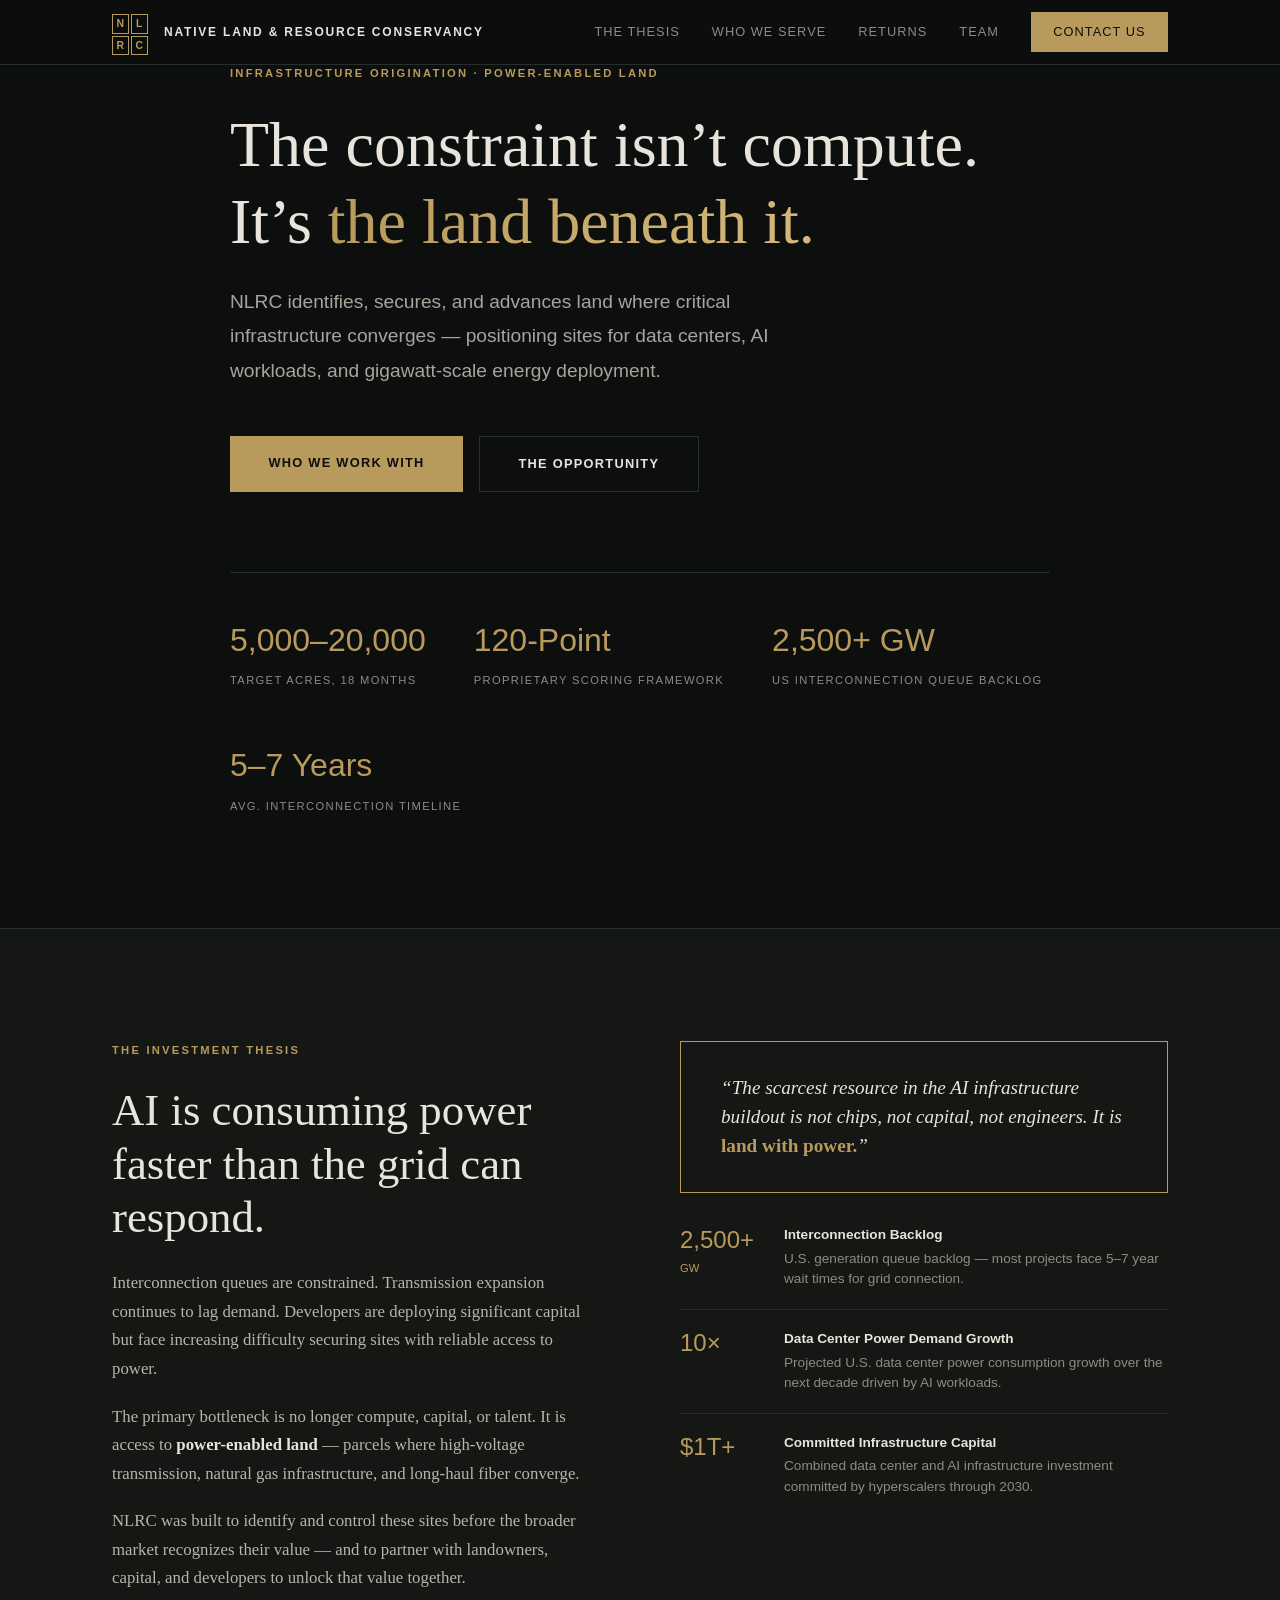
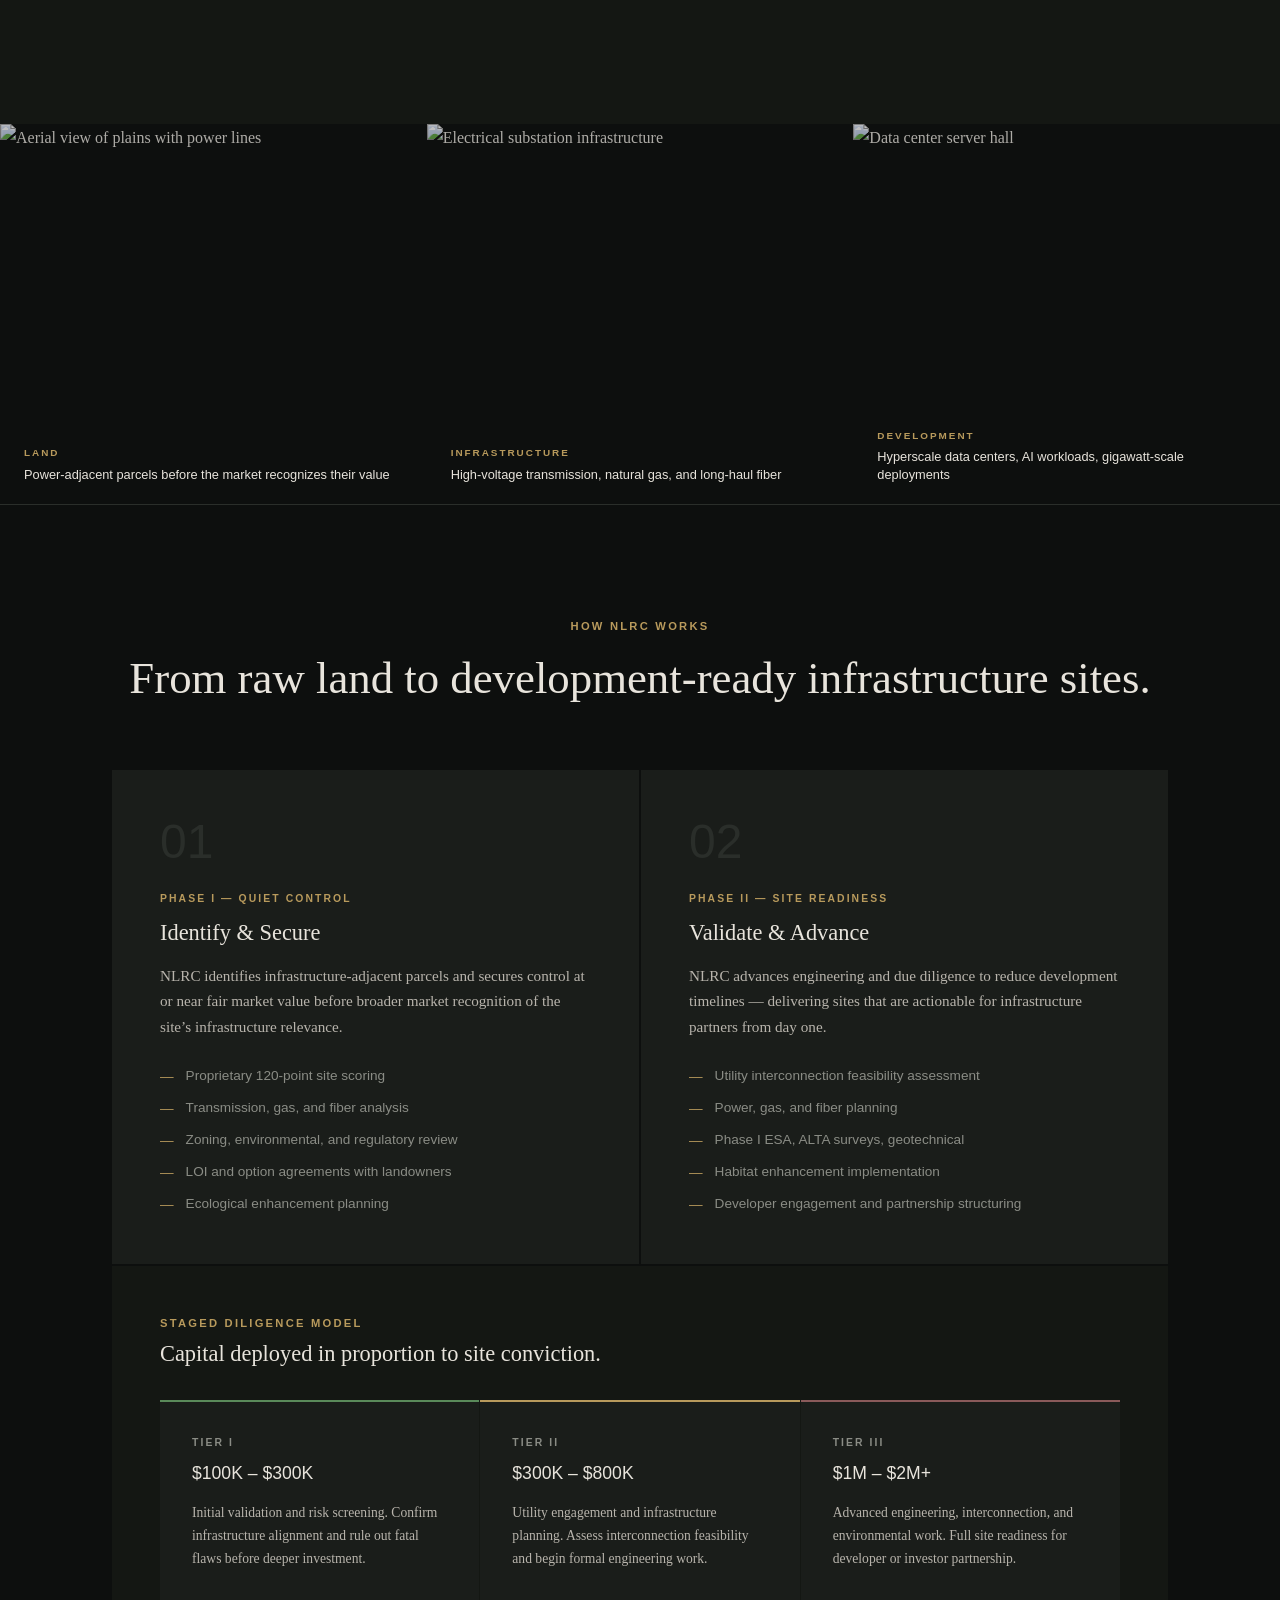
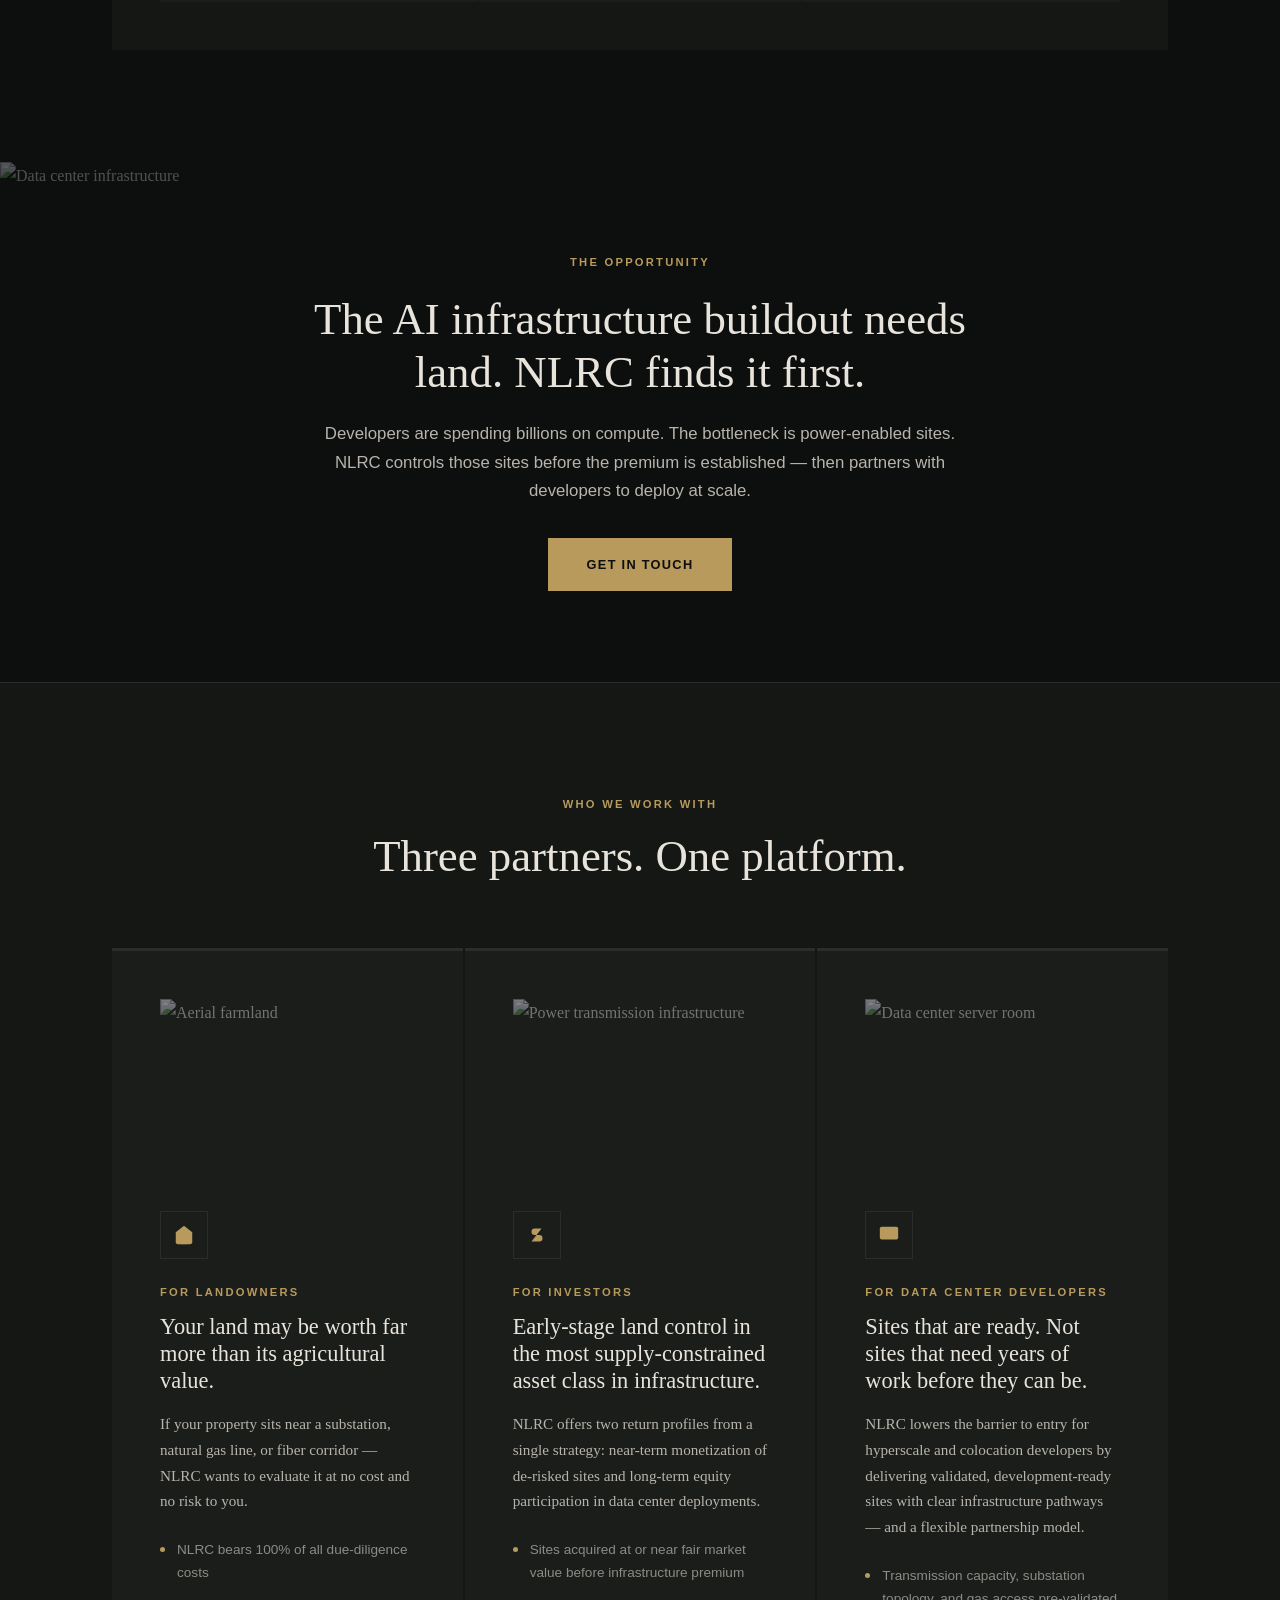
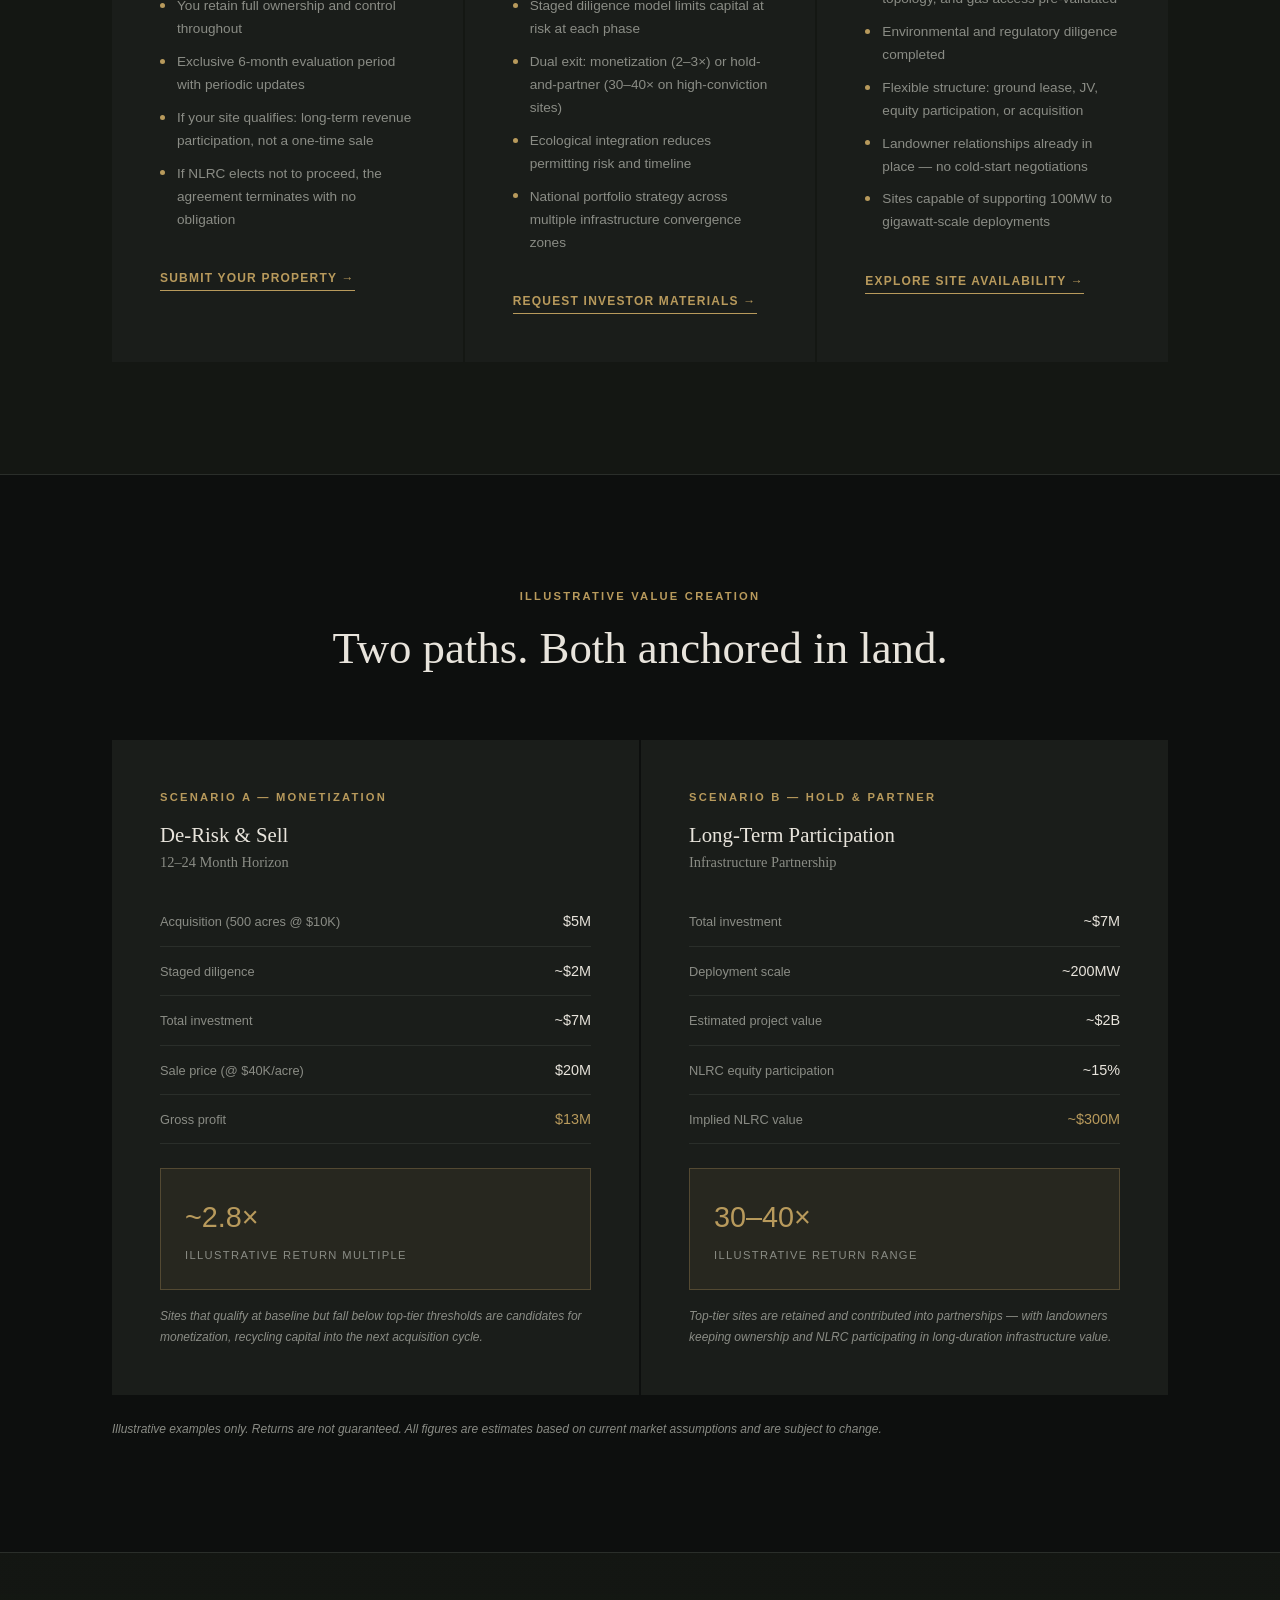
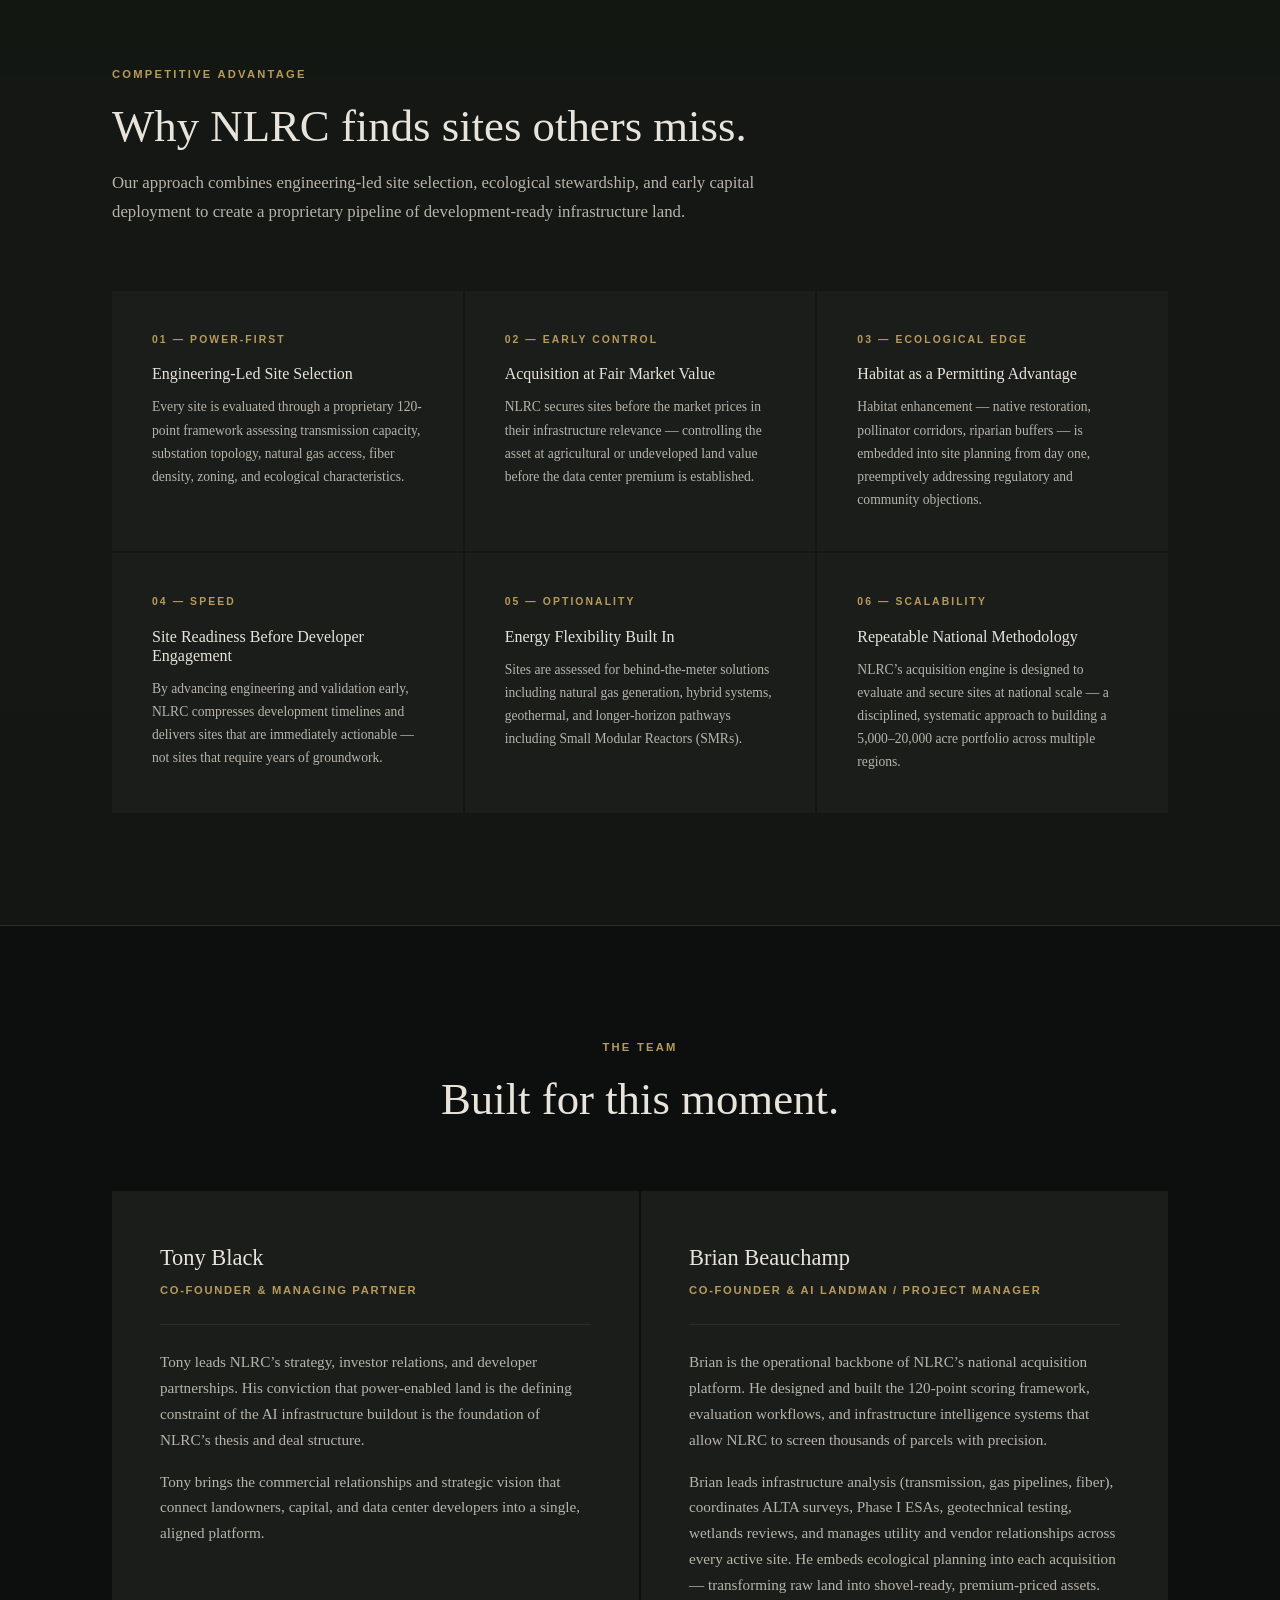
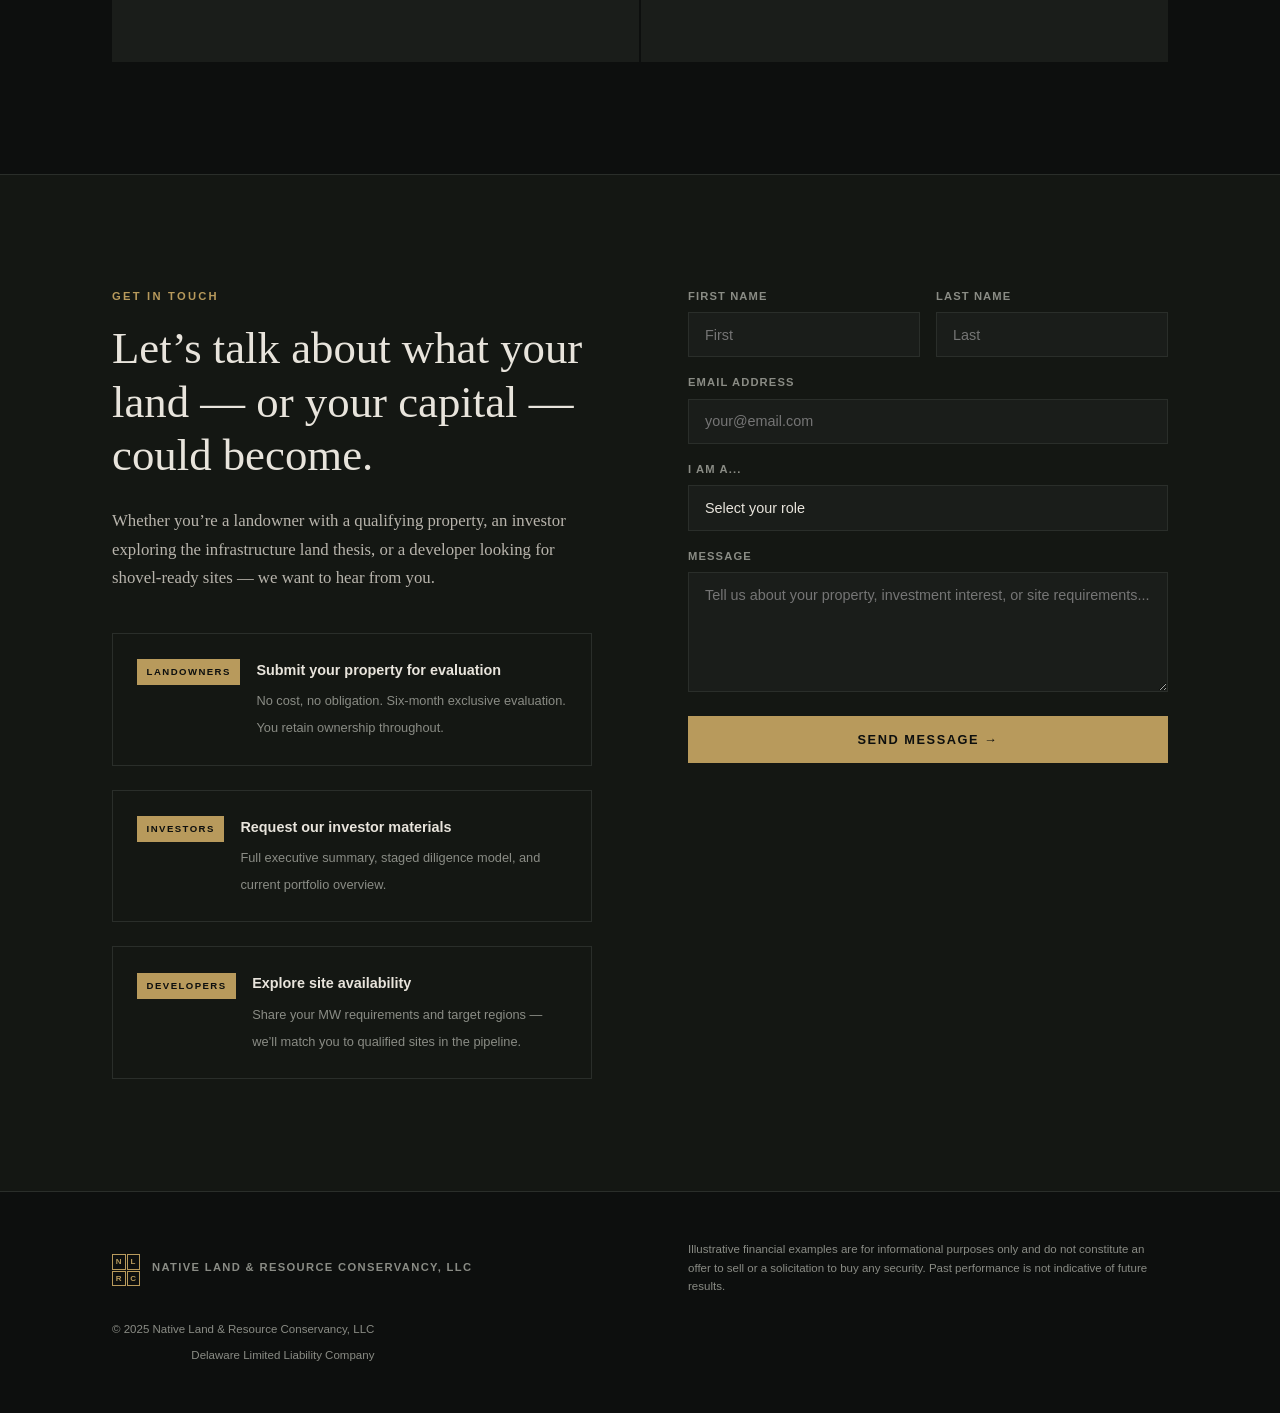
==== index.html @ 422fc93e "Create index.html" ====
<!DOCTYPE html>
<html lang="en">
<head>
  <meta charset="UTF-8" />
  <meta name="viewport" content="width=device-width, initial-scale=1.0" />
  <title>Native Land & Resource Conservancy | Power-Enabled Land for the AI Era</title>
  <meta name="description" content="NLRC identifies, secures, and advances land where critical infrastructure converges — positioning sites for data centers, AI infrastructure, and large-scale energy deployment." />
  <style>
    /* ─── Reset & Base ─────────────────────────────────────────────── */
    *, *::before, *::after { box-sizing: border-box; margin: 0; padding: 0; }
    html { scroll-behavior: smooth; }
    body {
      font-family: 'Georgia', 'Times New Roman', serif;
      background: #0d0f0e;
      color: #e8e4dc;
      line-height: 1.7;
    }
    a { color: inherit; text-decoration: none; }

    /* ─── Tokens ───────────────────────────────────────────────────── */
    :root {
      --gold:    #b89a5c;
      --gold-lt: #d4b87a;
      --dark:    #0d0f0e;
      --panel:   #141713;
      --card:    #1a1d1a;
      --border:  #2a2e2a;
      --muted:   #8a8c85;
      --light:   #e8e4dc;
    }

    /* ─── Typography helpers ───────────────────────────────────────── */
    .eyebrow {
      font-family: 'Helvetica Neue', Arial, sans-serif;
      font-size: 0.7rem;
      font-weight: 600;
      letter-spacing: 0.2em;
      text-transform: uppercase;
      color: var(--gold);
    }
    h1, h2, h3 { font-weight: normal; line-height: 1.2; }
    h1 { font-size: clamp(2.4rem, 5vw, 4rem); }
    h2 { font-size: clamp(1.8rem, 3.5vw, 2.8rem); }
    h3 { font-size: clamp(1.1rem, 2vw, 1.4rem); }
    p { color: #b8b4ac; font-size: 1.05rem; }
    .sans { font-family: 'Helvetica Neue', Arial, sans-serif; }

    /* ─── Layout ───────────────────────────────────────────────────── */
    .container { max-width: 1120px; margin: 0 auto; padding: 0 2rem; }
    section { padding: 7rem 0; }
    .divider { border: none; border-top: 1px solid var(--border); margin: 0; }

    /* ─── Nav ──────────────────────────────────────────────────────── */
    nav {
      position: fixed; top: 0; left: 0; right: 0; z-index: 100;
      background: rgba(13,15,14,0.92);
      backdrop-filter: blur(12px);
      border-bottom: 1px solid var(--border);
    }
    .nav-inner {
      display: flex; align-items: center; justify-content: space-between;
      max-width: 1120px; margin: 0 auto; padding: 0 2rem; height: 64px;
    }
    .nav-logo { display: flex; align-items: center; gap: 1rem; }
    .logo-mark {
      width: 36px; height: 36px;
      display: grid; grid-template-columns: 1fr 1fr;
      gap: 2px;
    }
    .logo-mark span {
      display: flex; align-items: center; justify-content: center;
      font-family: 'Helvetica Neue', Arial, sans-serif;
      font-size: 0.65rem; font-weight: 700; letter-spacing: 0.05em;
      color: var(--gold);
      border: 1px solid var(--gold);
    }
    .nav-wordmark {
      font-family: 'Helvetica Neue', Arial, sans-serif;
      font-size: 0.75rem; font-weight: 600; letter-spacing: 0.15em;
      text-transform: uppercase; color: var(--light);
    }
    .nav-links { display: flex; gap: 2rem; align-items: center; }
    .nav-links a {
      font-family: 'Helvetica Neue', Arial, sans-serif;
      font-size: 0.8rem; font-weight: 500; letter-spacing: 0.08em;
      text-transform: uppercase; color: var(--muted);
      transition: color 0.2s;
    }
    .nav-links a:hover { color: var(--light); }
    .btn-nav {
      font-family: 'Helvetica Neue', Arial, sans-serif;
      font-size: 0.75rem; font-weight: 600; letter-spacing: 0.1em;
      text-transform: uppercase; color: var(--dark) !important;
      background: var(--gold); border: none;
      padding: 0.55rem 1.4rem; cursor: pointer;
      transition: background 0.2s;
    }
    .btn-nav:hover { background: var(--gold-lt); }

    /* ─── Hero ─────────────────────────────────────────────────────── */
    #hero {
      min-height: 100vh;
      display: flex; align-items: center;
      background:
        linear-gradient(to bottom, rgba(13,15,14,0.55) 0%, rgba(13,15,14,0.75) 55%, #0d0f0e 100%),
        url('https://images.unsplash.com/photo-GC5wwmbIhaM?auto=format&fit=crop&w=1920&q=85') center/cover no-repeat;
      padding-top: 64px;
    }
    .hero-inner { max-width: 820px; }
    .hero-inner .eyebrow { margin-bottom: 1.5rem; }
    .hero-inner h1 { margin-bottom: 1.5rem; color: var(--light); }
    .hero-inner h1 em {
      font-style: normal;
      background: linear-gradient(90deg, var(--gold), var(--gold-lt));
      -webkit-background-clip: text; -webkit-text-fill-color: transparent;
    }
    .hero-sub {
      font-size: 1.2rem; color: #a8a49c; max-width: 600px;
      margin-bottom: 3rem; font-family: 'Helvetica Neue', Arial, sans-serif;
      font-weight: 300; line-height: 1.8;
    }
    .hero-ctas { display: flex; gap: 1rem; flex-wrap: wrap; }
    .btn-primary {
      display: inline-block;
      font-family: 'Helvetica Neue', Arial, sans-serif;
      font-size: 0.8rem; font-weight: 600; letter-spacing: 0.1em;
      text-transform: uppercase; color: var(--dark);
      background: var(--gold); padding: 1rem 2.4rem;
      transition: background 0.2s;
    }
    .btn-primary:hover { background: var(--gold-lt); }
    .btn-secondary {
      display: inline-block;
      font-family: 'Helvetica Neue', Arial, sans-serif;
      font-size: 0.8rem; font-weight: 600; letter-spacing: 0.1em;
      text-transform: uppercase; color: var(--light);
      border: 1px solid var(--border); padding: 1rem 2.4rem;
      transition: border-color 0.2s, color 0.2s;
    }
    .btn-secondary:hover { border-color: var(--gold); color: var(--gold); }
    .hero-stats {
      margin-top: 5rem; display: flex; gap: 3rem; flex-wrap: wrap;
      border-top: 1px solid var(--border); padding-top: 2.5rem;
    }
    .stat-item {}
    .stat-number {
      font-size: 2rem; color: var(--gold);
      font-family: 'Helvetica Neue', Arial, sans-serif; font-weight: 300;
    }
    .stat-label {
      font-family: 'Helvetica Neue', Arial, sans-serif;
      font-size: 0.7rem; letter-spacing: 0.12em; text-transform: uppercase;
      color: var(--muted); margin-top: 0.25rem;
    }

    /* ─── Thesis ───────────────────────────────────────────────────── */
    #thesis { background: var(--panel); }
    .thesis-grid {
      display: grid; grid-template-columns: 1fr 1fr;
      gap: 5rem; align-items: start;
    }
    .thesis-left .eyebrow { margin-bottom: 1.5rem; }
    .thesis-left h2 { color: var(--light); margin-bottom: 1.5rem; }
    .thesis-left p { margin-bottom: 1.2rem; }
    .thesis-right {}
    .constraint-box {
      border: 1px solid var(--gold);
      padding: 2rem 2.5rem;
      margin-bottom: 2rem;
    }
    .constraint-box .big-text {
      font-size: clamp(1rem, 2vw, 1.2rem);
      color: var(--light); line-height: 1.5;
      font-style: italic;
    }
    .constraint-box .big-text strong {
      color: var(--gold); font-style: normal;
    }
    .market-stats { display: flex; flex-direction: column; gap: 1.2rem; }
    .market-stat {
      display: flex; gap: 1.5rem; align-items: flex-start;
      padding-bottom: 1.2rem; border-bottom: 1px solid var(--border);
    }
    .market-stat:last-child { border-bottom: none; padding-bottom: 0; }
    .market-stat-num {
      font-family: 'Helvetica Neue', Arial, sans-serif;
      font-size: 1.5rem; font-weight: 300; color: var(--gold);
      min-width: 80px; line-height: 1;
      padding-top: 0.15rem;
    }
    .market-stat-desc {
      font-family: 'Helvetica Neue', Arial, sans-serif;
      font-size: 0.85rem; color: var(--muted); line-height: 1.5;
    }
    .market-stat-desc strong { color: var(--light); display: block; margin-bottom: 0.2rem; }

    /* ─── How It Works ─────────────────────────────────────────────── */
    #how { background: var(--dark); }
    .section-header { text-align: center; margin-bottom: 4rem; }
    .section-header .eyebrow { margin-bottom: 1rem; }
    .section-header h2 { color: var(--light); }
    .phases { display: grid; grid-template-columns: 1fr 1fr; gap: 2px; }
    .phase {
      background: var(--card);
      padding: 3rem;
      position: relative;
    }
    .phase-num {
      font-family: 'Helvetica Neue', Arial, sans-serif;
      font-size: 3rem; font-weight: 200; color: var(--border);
      line-height: 1; margin-bottom: 1.5rem;
    }
    .phase-label {
      font-family: 'Helvetica Neue', Arial, sans-serif;
      font-size: 0.65rem; font-weight: 700; letter-spacing: 0.2em;
      text-transform: uppercase; color: var(--gold);
      margin-bottom: 0.75rem;
    }
    .phase h3 { color: var(--light); margin-bottom: 1rem; }
    .phase p { font-size: 0.95rem; }
    .phase-items { margin-top: 1.5rem; display: flex; flex-direction: column; gap: 0.5rem; }
    .phase-item {
      display: flex; gap: 0.75rem; align-items: flex-start;
      font-family: 'Helvetica Neue', Arial, sans-serif;
      font-size: 0.85rem; color: var(--muted);
    }
    .phase-item::before {
      content: '—'; color: var(--gold); flex-shrink: 0; margin-top: 0.05rem;
    }
    .tiers { grid-column: 1 / -1; background: var(--panel); padding: 3rem; }
    .tiers-header { margin-bottom: 2rem; }
    .tiers-header .eyebrow { margin-bottom: 0.5rem; }
    .tiers-header h3 { color: var(--light); }
    .tiers-grid { display: grid; grid-template-columns: 1fr 1fr 1fr; gap: 1px; }
    .tier {
      background: var(--card); padding: 2rem;
      border-top: 2px solid transparent;
    }
    .tier:nth-child(1) { border-top-color: #5a8a5a; }
    .tier:nth-child(2) { border-top-color: var(--gold); }
    .tier:nth-child(3) { border-top-color: #8a5a5a; }
    .tier-label {
      font-family: 'Helvetica Neue', Arial, sans-serif;
      font-size: 0.65rem; font-weight: 700; letter-spacing: 0.2em;
      text-transform: uppercase; color: var(--muted);
      margin-bottom: 0.5rem;
    }
    .tier-range {
      font-family: 'Helvetica Neue', Arial, sans-serif;
      font-size: 1.1rem; color: var(--light); margin-bottom: 0.75rem;
    }
    .tier p { font-size: 0.85rem; }

    /* ─── Image Strip ──────────────────────────────────────────────── */
    .img-strip { display: grid; grid-template-columns: 1fr 1fr 1fr; height: 380px; }
    .img-strip-item {
      position: relative; overflow: hidden;
    }
    .img-strip-item img {
      width: 100%; height: 100%; object-fit: cover;
      filter: brightness(0.75) saturate(0.8);
      transition: transform 0.6s ease, filter 0.4s ease;
      display: block;
    }
    .img-strip-item:hover img { transform: scale(1.04); filter: brightness(0.9) saturate(1); }
    .img-strip-caption {
      position: absolute; bottom: 0; left: 0; right: 0;
      padding: 1.5rem 1.5rem 1.25rem;
      background: linear-gradient(to top, rgba(13,15,14,0.85) 0%, transparent 100%);
    }
    .img-strip-caption .eyebrow { font-size: 0.62rem; }
    .img-strip-caption p {
      font-family: 'Helvetica Neue', Arial, sans-serif;
      font-size: 0.8rem; color: var(--light); margin-top: 0.25rem; line-height: 1.4;
    }
    @media (max-width: 700px) { .img-strip { grid-template-columns: 1fr; height: auto; } .img-strip-item { height: 240px; } }

    /* ─── Fullbleed DC ──────────────────────────────────────────────── */
    .fullbleed-dc {
      position: relative; height: 520px; overflow: hidden;
      display: flex; align-items: center; justify-content: center;
    }
    .fullbleed-dc img {
      position: absolute; inset: 0; width: 100%; height: 100%;
      object-fit: cover; filter: brightness(0.35) saturate(0.7);
    }
    .fullbleed-dc-content {
      position: relative; z-index: 1; text-align: center;
      max-width: 720px; padding: 0 2rem;
    }
    .fullbleed-dc-content .eyebrow { margin-bottom: 1.25rem; }
    .fullbleed-dc-content h2 { color: var(--light); margin-bottom: 1.25rem; }
    .fullbleed-dc-content p {
      font-family: 'Helvetica Neue', Arial, sans-serif;
      font-size: 1.05rem; color: #b8b4ac; margin-bottom: 2rem;
    }

    /* ─── Audiences ────────────────────────────────────────────────── */
    #audiences { background: var(--panel); }
    .audience-tabs {
      display: grid; grid-template-columns: 1fr 1fr 1fr; gap: 2px;
      margin-top: 3rem;
    }
    .audience {
      background: var(--card); padding: 3rem;
      border-top: 3px solid var(--border);
      transition: border-color 0.3s;
    }
    .audience:hover { border-top-color: var(--gold); }
    .audience-icon {
      width: 48px; height: 48px; margin-bottom: 1.5rem;
      border: 1px solid var(--border);
      display: flex; align-items: center; justify-content: center;
    }
    .audience-icon svg { width: 22px; height: 22px; fill: var(--gold); }
    .audience .eyebrow { margin-bottom: 0.75rem; }
    .audience h3 { color: var(--light); margin-bottom: 1rem; }
    .audience p { font-size: 0.95rem; margin-bottom: 1.5rem; }
    .audience-points { display: flex; flex-direction: column; gap: 0.6rem; margin-bottom: 2rem; }
    .audience-point {
      display: flex; gap: 0.75rem; align-items: flex-start;
      font-family: 'Helvetica Neue', Arial, sans-serif;
      font-size: 0.85rem; color: var(--muted);
    }
    .audience-point .dot {
      width: 5px; height: 5px; background: var(--gold);
      border-radius: 50%; flex-shrink: 0; margin-top: 0.55rem;
    }
    .btn-audience {
      display: inline-block;
      font-family: 'Helvetica Neue', Arial, sans-serif;
      font-size: 0.75rem; font-weight: 600; letter-spacing: 0.1em;
      text-transform: uppercase; color: var(--gold);
      border-bottom: 1px solid var(--gold); padding-bottom: 2px;
      transition: color 0.2s;
    }
    .btn-audience:hover { color: var(--gold-lt); }

    .audience-img {
      width: 100%; height: 180px; object-fit: cover;
      filter: brightness(0.5) saturate(0.6);
      display: block; margin-bottom: 2rem;
      transition: filter 0.4s;
    }
    .audience:hover .audience-img { filter: brightness(0.65) saturate(0.8); }

    /* ─── Returns ──────────────────────────────────────────────────── */
    #returns { background: var(--dark); }
    .returns-grid { display: grid; grid-template-columns: 1fr 1fr; gap: 2px; margin-top: 3rem; }
    .return-card { background: var(--card); padding: 3rem; }
    .return-card .eyebrow { margin-bottom: 1rem; }
    .return-card h3 { color: var(--light); margin-bottom: 1.5rem; font-size: 1.3rem; }
    .return-line {
      display: flex; justify-content: space-between; align-items: baseline;
      padding: 0.75rem 0; border-bottom: 1px solid var(--border);
      font-family: 'Helvetica Neue', Arial, sans-serif;
    }
    .return-line:last-of-type { border-bottom: none; }
    .return-line-label { font-size: 0.8rem; color: var(--muted); }
    .return-line-val { font-size: 0.9rem; color: var(--light); }
    .return-highlight {
      margin-top: 1.5rem; padding: 1.5rem;
      background: rgba(184,154,92,0.08); border: 1px solid rgba(184,154,92,0.3);
    }
    .return-highlight-val {
      font-family: 'Helvetica Neue', Arial, sans-serif;
      font-size: 1.8rem; font-weight: 300; color: var(--gold);
    }
    .return-highlight-label {
      font-family: 'Helvetica Neue', Arial, sans-serif;
      font-size: 0.7rem; letter-spacing: 0.12em; text-transform: uppercase;
      color: var(--muted); margin-top: 0.25rem;
    }
    .return-note {
      font-family: 'Helvetica Neue', Arial, sans-serif;
      font-size: 0.75rem; color: var(--muted); font-style: italic;
      margin-top: 1rem;
    }

    /* ─── Framework ────────────────────────────────────────────────── */
    #framework {
      background:
        linear-gradient(to bottom, rgba(20,23,19,0.97) 0%, rgba(20,23,19,0.92) 100%),
        url('https://images.unsplash.com/photo-NiqQQEfyDXE?auto=format&fit=crop&w=1920&q=70') center/cover no-repeat fixed;
    }
    .framework-intro { max-width: 680px; margin-bottom: 4rem; }
    .framework-intro .eyebrow { margin-bottom: 1rem; }
    .framework-intro h2 { color: var(--light); margin-bottom: 1rem; }
    .pillars { display: grid; grid-template-columns: repeat(3, 1fr); gap: 2px; }
    .pillar { background: var(--card); padding: 2.5rem; }
    .pillar-num {
      font-family: 'Helvetica Neue', Arial, sans-serif;
      font-size: 0.65rem; font-weight: 700; letter-spacing: 0.2em;
      color: var(--gold); margin-bottom: 1rem;
    }
    .pillar h3 { color: var(--light); margin-bottom: 0.75rem; font-size: 1rem; }
    .pillar p { font-size: 0.85rem; }

    /* ─── Team ─────────────────────────────────────────────────────── */
    #team { background: var(--dark); }
    .team-grid { display: grid; grid-template-columns: 1fr 1fr; gap: 2px; margin-top: 3rem; }
    .team-card { background: var(--card); padding: 3rem; }
    .team-name { font-size: 1.4rem; color: var(--light); margin-bottom: 0.25rem; }
    .team-title {
      font-family: 'Helvetica Neue', Arial, sans-serif;
      font-size: 0.7rem; font-weight: 600; letter-spacing: 0.15em;
      text-transform: uppercase; color: var(--gold);
      margin-bottom: 1.5rem; padding-bottom: 1.5rem;
      border-bottom: 1px solid var(--border);
    }
    .team-card p { font-size: 0.95rem; margin-bottom: 1rem; }

    /* ─── Contact ──────────────────────────────────────────────────── */
    #contact { background: var(--panel); }
    .contact-grid { display: grid; grid-template-columns: 1fr 1fr; gap: 6rem; align-items: start; }
    .contact-left .eyebrow { margin-bottom: 1rem; }
    .contact-left h2 { color: var(--light); margin-bottom: 1.5rem; }
    .contact-left p { margin-bottom: 2rem; }
    .contact-paths { display: flex; flex-direction: column; gap: 1.5rem; margin-top: 2.5rem; }
    .contact-path {
      padding: 1.5rem; border: 1px solid var(--border);
      display: flex; gap: 1rem; align-items: flex-start;
    }
    .contact-path-tag {
      font-family: 'Helvetica Neue', Arial, sans-serif;
      font-size: 0.6rem; font-weight: 700; letter-spacing: 0.15em;
      text-transform: uppercase; color: var(--dark);
      background: var(--gold); padding: 0.3rem 0.6rem;
      flex-shrink: 0; margin-top: 0.1rem;
    }
    .contact-path-text strong {
      display: block; color: var(--light);
      font-family: 'Helvetica Neue', Arial, sans-serif;
      font-size: 0.9rem; margin-bottom: 0.25rem;
    }
    .contact-path-text span {
      font-family: 'Helvetica Neue', Arial, sans-serif;
      font-size: 0.8rem; color: var(--muted);
    }
    form { display: flex; flex-direction: column; gap: 1rem; }
    .form-row { display: grid; grid-template-columns: 1fr 1fr; gap: 1rem; }
    .form-group { display: flex; flex-direction: column; gap: 0.4rem; }
    label {
      font-family: 'Helvetica Neue', Arial, sans-serif;
      font-size: 0.7rem; font-weight: 600; letter-spacing: 0.1em;
      text-transform: uppercase; color: var(--muted);
    }
    input, select, textarea {
      background: var(--card); border: 1px solid var(--border);
      color: var(--light); padding: 0.85rem 1rem;
      font-family: 'Helvetica Neue', Arial, sans-serif; font-size: 0.9rem;
      outline: none; transition: border-color 0.2s;
      -webkit-appearance: none;
    }
    input:focus, select:focus, textarea:focus { border-color: var(--gold); }
    select option { background: var(--card); }
    textarea { resize: vertical; min-height: 120px; }
    .btn-submit {
      background: var(--gold); color: var(--dark);
      border: none; padding: 1rem 2rem; cursor: pointer;
      font-family: 'Helvetica Neue', Arial, sans-serif;
      font-size: 0.8rem; font-weight: 700; letter-spacing: 0.12em;
      text-transform: uppercase; margin-top: 0.5rem;
      transition: background 0.2s;
    }
    .btn-submit:hover { background: var(--gold-lt); }

    /* ─── Footer ───────────────────────────────────────────────────── */
    footer {
      background: var(--dark);
      border-top: 1px solid var(--border);
      padding: 3rem 0;
    }
    .footer-inner {
      max-width: 1120px; margin: 0 auto; padding: 0 2rem;
      display: flex; justify-content: space-between; align-items: center;
      flex-wrap: wrap; gap: 1.5rem;
    }
    .footer-logo { display: flex; align-items: center; gap: 0.75rem; }
    .footer-wordmark {
      font-family: 'Helvetica Neue', Arial, sans-serif;
      font-size: 0.7rem; font-weight: 600; letter-spacing: 0.12em;
      text-transform: uppercase; color: var(--muted);
    }
    .footer-note {
      font-family: 'Helvetica Neue', Arial, sans-serif;
      font-size: 0.72rem; color: var(--muted); max-width: 480px; line-height: 1.6;
    }
    .footer-right {
      font-family: 'Helvetica Neue', Arial, sans-serif;
      font-size: 0.72rem; color: var(--muted); text-align: right;
    }
    .footer-right a { color: var(--muted); transition: color 0.2s; }
    .footer-right a:hover { color: var(--gold); }

    /* ─── Responsive ───────────────────────────────────────────────── */
    @media (max-width: 900px) {
      .thesis-grid, .phases, .returns-grid,
      .audience-tabs, .team-grid, .contact-grid { grid-template-columns: 1fr; }
      .form-row { grid-template-columns: 1fr; }
      .pillars { grid-template-columns: 1fr 1fr; }
      .tiers-grid { grid-template-columns: 1fr; }
      .tiers { grid-column: 1; }
      .nav-links { display: none; }
    }
    @media (max-width: 600px) {
      .pillars { grid-template-columns: 1fr; }
      section { padding: 4rem 0; }
    }
  </style>
</head>
<body>

<!-- ════════════════════════════════════════════════════════════════
     NAV
═══════════════════════════════════════════════════════════════════ -->
<nav>
  <div class="nav-inner">
    <a href="#hero" class="nav-logo">
      <div class="logo-mark">
        <span>N</span><span>L</span>
        <span>R</span><span>C</span>
      </div>
      <div class="nav-wordmark">Native Land &amp; Resource Conservancy</div>
    </a>
    <div class="nav-links">
      <a href="#thesis">The Thesis</a>
      <a href="#audiences">Who We Serve</a>
      <a href="#returns">Returns</a>
      <a href="#team">Team</a>
      <a href="#contact" class="btn-nav">Contact Us</a>
    </div>
  </div>
</nav>

<!-- ════════════════════════════════════════════════════════════════
     HERO
═══════════════════════════════════════════════════════════════════ -->
<section id="hero">
  <div class="container">
    <div class="hero-inner">
      <div class="eyebrow">Infrastructure Origination &middot; Power-Enabled Land</div>
      <h1>The constraint isn&rsquo;t compute.<br>It&rsquo;s <em>the land beneath it.</em></h1>
      <p class="hero-sub sans">NLRC identifies, secures, and advances land where critical infrastructure converges — positioning sites for data centers, AI workloads, and gigawatt-scale energy deployment.</p>
      <div class="hero-ctas">
        <a href="#audiences" class="btn-primary">Who We Work With</a>
        <a href="#thesis" class="btn-secondary">The Opportunity</a>
      </div>
      <div class="hero-stats">
        <div class="stat-item">
          <div class="stat-number">5,000–20,000</div>
          <div class="stat-label sans">Target Acres, 18 Months</div>
        </div>
        <div class="stat-item">
          <div class="stat-number">120-Point</div>
          <div class="stat-label sans">Proprietary Scoring Framework</div>
        </div>
        <div class="stat-item">
          <div class="stat-number">2,500+ GW</div>
          <div class="stat-label sans">US Interconnection Queue Backlog</div>
        </div>
        <div class="stat-item">
          <div class="stat-number">5–7 Years</div>
          <div class="stat-label sans">Avg. Interconnection Timeline</div>
        </div>
      </div>
    </div>
  </div>
</section>

<hr class="divider">

<!-- ════════════════════════════════════════════════════════════════
     THESIS
═══════════════════════════════════════════════════════════════════ -->
<section id="thesis">
  <div class="container">
    <div class="thesis-grid">
      <div class="thesis-left">
        <div class="eyebrow">The Investment Thesis</div>
        <h2>AI is consuming power faster than the grid can respond.</h2>
        <p>Interconnection queues are constrained. Transmission expansion continues to lag demand. Developers are deploying significant capital but face increasing difficulty securing sites with reliable access to power.</p>
        <p>The primary bottleneck is no longer compute, capital, or talent. It is access to <strong style="color:var(--light)">power-enabled land</strong> — parcels where high-voltage transmission, natural gas infrastructure, and long-haul fiber converge.</p>
        <p>NLRC was built to identify and control these sites before the broader market recognizes their value — and to partner with landowners, capital, and developers to unlock that value together.</p>
      </div>
      <div class="thesis-right">
        <div class="constraint-box">
          <div class="big-text">&ldquo;The scarcest resource in the AI infrastructure buildout is not chips, not capital, not engineers. It is <strong>land with power.</strong>&rdquo;</div>
        </div>
        <div class="market-stats">
          <div class="market-stat">
            <div class="market-stat-num">2,500+<br><span style="font-size:0.7rem">GW</span></div>
            <div class="market-stat-desc"><strong>Interconnection Backlog</strong>U.S. generation queue backlog — most projects face 5–7 year wait times for grid connection.</div>
          </div>
          <div class="market-stat">
            <div class="market-stat-num">10×</div>
            <div class="market-stat-desc"><strong>Data Center Power Demand Growth</strong>Projected U.S. data center power consumption growth over the next decade driven by AI workloads.</div>
          </div>
          <div class="market-stat">
            <div class="market-stat-num">$1T+</div>
            <div class="market-stat-desc"><strong>Committed Infrastructure Capital</strong>Combined data center and AI infrastructure investment committed by hyperscalers through 2030.</div>
          </div>
        </div>
      </div>
    </div>
  </div>
</section>

<!-- ════════════════════════════════════════════════════════════════
     IMAGE STRIP
═══════════════════════════════════════════════════════════════════ -->
<div class="img-strip">
  <div class="img-strip-item">
    <img src="https://images.unsplash.com/photo-yAd1uhZvt8s?auto=format&fit=crop&w=800&q=80" alt="Aerial view of plains with power lines" loading="lazy" />
    <div class="img-strip-caption">
      <div class="eyebrow">Land</div>
      <p>Power-adjacent parcels before the market recognizes their value</p>
    </div>
  </div>
  <div class="img-strip-item">
    <img src="https://images.unsplash.com/photo-u719UbWj0us?auto=format&fit=crop&w=800&q=80" alt="Electrical substation infrastructure" loading="lazy" />
    <div class="img-strip-caption">
      <div class="eyebrow">Infrastructure</div>
      <p>High-voltage transmission, natural gas, and long-haul fiber</p>
    </div>
  </div>
  <div class="img-strip-item">
    <img src="https://images.unsplash.com/photo-Uiy3_TW6m3M?auto=format&fit=crop&w=800&q=80" alt="Data center server hall" loading="lazy" />
    <div class="img-strip-caption">
      <div class="eyebrow">Development</div>
      <p>Hyperscale data centers, AI workloads, gigawatt-scale deployments</p>
    </div>
  </div>
</div>

<hr class="divider">

<!-- ════════════════════════════════════════════════════════════════
     HOW IT WORKS
═══════════════════════════════════════════════════════════════════ -->
<section id="how">
  <div class="container">
    <div class="section-header">
      <div class="eyebrow">How NLRC Works</div>
      <h2>From raw land to development-ready infrastructure sites.</h2>
    </div>
    <div class="phases">
      <div class="phase">
        <div class="phase-num">01</div>
        <div class="phase-label">Phase I &mdash; Quiet Control</div>
        <h3>Identify &amp; Secure</h3>
        <p>NLRC identifies infrastructure-adjacent parcels and secures control at or near fair market value before broader market recognition of the site&rsquo;s infrastructure relevance.</p>
        <div class="phase-items">
          <div class="phase-item">Proprietary 120-point site scoring</div>
          <div class="phase-item">Transmission, gas, and fiber analysis</div>
          <div class="phase-item">Zoning, environmental, and regulatory review</div>
          <div class="phase-item">LOI and option agreements with landowners</div>
          <div class="phase-item">Ecological enhancement planning</div>
        </div>
      </div>
      <div class="phase">
        <div class="phase-num">02</div>
        <div class="phase-label">Phase II &mdash; Site Readiness</div>
        <h3>Validate &amp; Advance</h3>
        <p>NLRC advances engineering and due diligence to reduce development timelines — delivering sites that are actionable for infrastructure partners from day one.</p>
        <div class="phase-items">
          <div class="phase-item">Utility interconnection feasibility assessment</div>
          <div class="phase-item">Power, gas, and fiber planning</div>
          <div class="phase-item">Phase I ESA, ALTA surveys, geotechnical</div>
          <div class="phase-item">Habitat enhancement implementation</div>
          <div class="phase-item">Developer engagement and partnership structuring</div>
        </div>
      </div>
      <div class="tiers">
        <div class="tiers-header">
          <div class="eyebrow">Staged Diligence Model</div>
          <h3>Capital deployed in proportion to site conviction.</h3>
        </div>
        <div class="tiers-grid">
          <div class="tier">
            <div class="tier-label">Tier I</div>
            <div class="tier-range">$100K – $300K</div>
            <p>Initial validation and risk screening. Confirm infrastructure alignment and rule out fatal flaws before deeper investment.</p>
          </div>
          <div class="tier">
            <div class="tier-label">Tier II</div>
            <div class="tier-range">$300K – $800K</div>
            <p>Utility engagement and infrastructure planning. Assess interconnection feasibility and begin formal engineering work.</p>
          </div>
          <div class="tier">
            <div class="tier-label">Tier III</div>
            <div class="tier-range">$1M – $2M+</div>
            <p>Advanced engineering, interconnection, and environmental work. Full site readiness for developer or investor partnership.</p>
          </div>
        </div>
      </div>
    </div>
  </div>
</section>

<!-- ════════════════════════════════════════════════════════════════
     FULLBLEED DATA CENTER
═══════════════════════════════════════════════════════════════════ -->
<div class="fullbleed-dc">
  <img src="https://images.unsplash.com/photo-DEbdMjKq95w?auto=format&fit=crop&w=1920&q=85" alt="Data center infrastructure" loading="lazy" />
  <div class="fullbleed-dc-content">
    <div class="eyebrow">The Opportunity</div>
    <h2>The AI infrastructure buildout needs land. NLRC finds it first.</h2>
    <p>Developers are spending billions on compute. The bottleneck is power-enabled sites. NLRC controls those sites before the premium is established — then partners with developers to deploy at scale.</p>
    <a href="#contact" class="btn-primary">Get In Touch</a>
  </div>
</div>

<hr class="divider">

<!-- ════════════════════════════════════════════════════════════════
     AUDIENCES
═══════════════════════════════════════════════════════════════════ -->
<section id="audiences">
  <div class="container">
    <div class="section-header">
      <div class="eyebrow">Who We Work With</div>
      <h2>Three partners. One platform.</h2>
    </div>
    <div class="audience-tabs">

      <!-- Landowners -->
      <div class="audience">
        <img src="https://images.unsplash.com/photo-wJbCYRDsS60?auto=format&fit=crop&w=600&q=80" alt="Aerial farmland" class="audience-img" loading="lazy" />
        <div class="audience-icon">
          <svg viewBox="0 0 24 24" xmlns="http://www.w3.org/2000/svg"><path d="M3 9l9-7 9 7v11a2 2 0 0 1-2 2H5a2 2 0 0 1-2-2z"/><polyline points="9 22 9 12 15 12 15 22"/></svg>
        </div>
        <div class="eyebrow">For Landowners</div>
        <h3>Your land may be worth far more than its agricultural value.</h3>
        <p>If your property sits near a substation, natural gas line, or fiber corridor — NLRC wants to evaluate it at no cost and no risk to you.</p>
        <div class="audience-points">
          <div class="audience-point"><span class="dot"></span><span>NLRC bears 100% of all due-diligence costs</span></div>
          <div class="audience-point"><span class="dot"></span><span>You retain full ownership and control throughout</span></div>
          <div class="audience-point"><span class="dot"></span><span>Exclusive 6-month evaluation period with periodic updates</span></div>
          <div class="audience-point"><span class="dot"></span><span>If your site qualifies: long-term revenue participation, not a one-time sale</span></div>
          <div class="audience-point"><span class="dot"></span><span>If NLRC elects not to proceed, the agreement terminates with no obligation</span></div>
        </div>
        <a href="#contact" class="btn-audience">Submit Your Property &rarr;</a>
      </div>

      <!-- Investors -->
      <div class="audience">
        <img src="https://images.unsplash.com/photo-Dh5pUa2PwrY?auto=format&fit=crop&w=600&q=80" alt="Power transmission infrastructure" class="audience-img" loading="lazy" />
        <div class="audience-icon">
          <svg viewBox="0 0 24 24" xmlns="http://www.w3.org/2000/svg"><line x1="12" y1="1" x2="12" y2="23"/><path d="M17 5H9.5a3.5 3.5 0 0 0 0 7h5a3.5 3.5 0 0 1 0 7H6"/></svg>
        </div>
        <div class="eyebrow">For Investors</div>
        <h3>Early-stage land control in the most supply-constrained asset class in infrastructure.</h3>
        <p>NLRC offers two return profiles from a single strategy: near-term monetization of de-risked sites and long-term equity participation in data center deployments.</p>
        <div class="audience-points">
          <div class="audience-point"><span class="dot"></span><span>Sites acquired at or near fair market value before infrastructure premium</span></div>
          <div class="audience-point"><span class="dot"></span><span>Staged diligence model limits capital at risk at each phase</span></div>
          <div class="audience-point"><span class="dot"></span><span>Dual exit: monetization (2–3×) or hold-and-partner (30–40× on high-conviction sites)</span></div>
          <div class="audience-point"><span class="dot"></span><span>Ecological integration reduces permitting risk and timeline</span></div>
          <div class="audience-point"><span class="dot"></span><span>National portfolio strategy across multiple infrastructure convergence zones</span></div>
        </div>
        <a href="#contact" class="btn-audience">Request Investor Materials &rarr;</a>
      </div>

      <!-- Developers -->
      <div class="audience">
        <img src="https://images.unsplash.com/photo-genvpj0QCg0?auto=format&fit=crop&w=600&q=80" alt="Data center server room" class="audience-img" loading="lazy" />
        <div class="audience-icon">
          <svg viewBox="0 0 24 24" xmlns="http://www.w3.org/2000/svg"><rect x="2" y="3" width="20" height="14" rx="2"/><line x1="8" y1="21" x2="16" y2="21"/><line x1="12" y1="17" x2="12" y2="21"/></svg>
        </div>
        <div class="eyebrow">For Data Center Developers</div>
        <h3>Sites that are ready. Not sites that need years of work before they can be.</h3>
        <p>NLRC lowers the barrier to entry for hyperscale and colocation developers by delivering validated, development-ready sites with clear infrastructure pathways — and a flexible partnership model.</p>
        <div class="audience-points">
          <div class="audience-point"><span class="dot"></span><span>Transmission capacity, substation topology, and gas access pre-validated</span></div>
          <div class="audience-point"><span class="dot"></span><span>Environmental and regulatory diligence completed</span></div>
          <div class="audience-point"><span class="dot"></span><span>Flexible structure: ground lease, JV, equity participation, or acquisition</span></div>
          <div class="audience-point"><span class="dot"></span><span>Landowner relationships already in place — no cold-start negotiations</span></div>
          <div class="audience-point"><span class="dot"></span><span>Sites capable of supporting 100MW to gigawatt-scale deployments</span></div>
        </div>
        <a href="#contact" class="btn-audience">Explore Site Availability &rarr;</a>
      </div>

    </div>
  </div>
</section>

<hr class="divider">

<!-- ════════════════════════════════════════════════════════════════
     RETURNS
═══════════════════════════════════════════════════════════════════ -->
<section id="returns">
  <div class="container">
    <div class="section-header">
      <div class="eyebrow">Illustrative Value Creation</div>
      <h2>Two paths. Both anchored in land.</h2>
    </div>
    <div class="returns-grid">

      <div class="return-card">
        <div class="eyebrow">Scenario A &mdash; Monetization</div>
        <h3>De-Risk &amp; Sell<br><span style="color:var(--muted);font-size:0.9rem;font-weight:normal">12–24 Month Horizon</span></h3>
        <div class="return-line"><span class="return-line-label">Acquisition (500 acres @ $10K)</span><span class="return-line-val">$5M</span></div>
        <div class="return-line"><span class="return-line-label">Staged diligence</span><span class="return-line-val">~$2M</span></div>
        <div class="return-line"><span class="return-line-label">Total investment</span><span class="return-line-val">~$7M</span></div>
        <div class="return-line"><span class="return-line-label">Sale price (@ $40K/acre)</span><span class="return-line-val">$20M</span></div>
        <div class="return-line"><span class="return-line-label">Gross profit</span><span class="return-line-val" style="color:var(--gold)">$13M</span></div>
        <div class="return-highlight">
          <div class="return-highlight-val">~2.8×</div>
          <div class="return-highlight-label">Illustrative Return Multiple</div>
        </div>
        <p class="return-note">Sites that qualify at baseline but fall below top-tier thresholds are candidates for monetization, recycling capital into the next acquisition cycle.</p>
      </div>

      <div class="return-card">
        <div class="eyebrow">Scenario B &mdash; Hold &amp; Partner</div>
        <h3>Long-Term Participation<br><span style="color:var(--muted);font-size:0.9rem;font-weight:normal">Infrastructure Partnership</span></h3>
        <div class="return-line"><span class="return-line-label">Total investment</span><span class="return-line-val">~$7M</span></div>
        <div class="return-line"><span class="return-line-label">Deployment scale</span><span class="return-line-val">~200MW</span></div>
        <div class="return-line"><span class="return-line-label">Estimated project value</span><span class="return-line-val">~$2B</span></div>
        <div class="return-line"><span class="return-line-label">NLRC equity participation</span><span class="return-line-val">~15%</span></div>
        <div class="return-line"><span class="return-line-label">Implied NLRC value</span><span class="return-line-val" style="color:var(--gold)">~$300M</span></div>
        <div class="return-highlight">
          <div class="return-highlight-val">30–40×</div>
          <div class="return-highlight-label">Illustrative Return Range</div>
        </div>
        <p class="return-note">Top-tier sites are retained and contributed into partnerships — with landowners keeping ownership and NLRC participating in long-duration infrastructure value.</p>
      </div>

    </div>
    <p style="font-size:0.75rem;color:var(--muted);font-family:'Helvetica Neue',Arial,sans-serif;margin-top:1.5rem;font-style:italic;">Illustrative examples only. Returns are not guaranteed. All figures are estimates based on current market assumptions and are subject to change.</p>
  </div>
</section>

<hr class="divider">

<!-- ════════════════════════════════════════════════════════════════
     FRAMEWORK
═══════════════════════════════════════════════════════════════════ -->
<section id="framework">
  <div class="container">
    <div class="framework-intro">
      <div class="eyebrow">Competitive Advantage</div>
      <h2>Why NLRC finds sites others miss.</h2>
      <p>Our approach combines engineering-led site selection, ecological stewardship, and early capital deployment to create a proprietary pipeline of development-ready infrastructure land.</p>
    </div>
    <div class="pillars">
      <div class="pillar">
        <div class="pillar-num">01 &mdash; POWER-FIRST</div>
        <h3>Engineering-Led Site Selection</h3>
        <p>Every site is evaluated through a proprietary 120-point framework assessing transmission capacity, substation topology, natural gas access, fiber density, zoning, and ecological characteristics.</p>
      </div>
      <div class="pillar">
        <div class="pillar-num">02 &mdash; EARLY CONTROL</div>
        <h3>Acquisition at Fair Market Value</h3>
        <p>NLRC secures sites before the market prices in their infrastructure relevance — controlling the asset at agricultural or undeveloped land value before the data center premium is established.</p>
      </div>
      <div class="pillar">
        <div class="pillar-num">03 &mdash; ECOLOGICAL EDGE</div>
        <h3>Habitat as a Permitting Advantage</h3>
        <p>Habitat enhancement — native restoration, pollinator corridors, riparian buffers — is embedded into site planning from day one, preemptively addressing regulatory and community objections.</p>
      </div>
      <div class="pillar">
        <div class="pillar-num">04 &mdash; SPEED</div>
        <h3>Site Readiness Before Developer Engagement</h3>
        <p>By advancing engineering and validation early, NLRC compresses development timelines and delivers sites that are immediately actionable — not sites that require years of groundwork.</p>
      </div>
      <div class="pillar">
        <div class="pillar-num">05 &mdash; OPTIONALITY</div>
        <h3>Energy Flexibility Built In</h3>
        <p>Sites are assessed for behind-the-meter solutions including natural gas generation, hybrid systems, geothermal, and longer-horizon pathways including Small Modular Reactors (SMRs).</p>
      </div>
      <div class="pillar">
        <div class="pillar-num">06 &mdash; SCALABILITY</div>
        <h3>Repeatable National Methodology</h3>
        <p>NLRC&rsquo;s acquisition engine is designed to evaluate and secure sites at national scale — a disciplined, systematic approach to building a 5,000–20,000 acre portfolio across multiple regions.</p>
      </div>
    </div>
  </div>
</section>

<hr class="divider">

<!-- ════════════════════════════════════════════════════════════════
     TEAM
═══════════════════════════════════════════════════════════════════ -->
<section id="team">
  <div class="container">
    <div class="section-header">
      <div class="eyebrow">The Team</div>
      <h2>Built for this moment.</h2>
    </div>
    <div class="team-grid">

      <div class="team-card">
        <div class="team-name">Tony Black</div>
        <div class="team-title">Co-Founder &amp; Managing Partner</div>
        <p>Tony leads NLRC&rsquo;s strategy, investor relations, and developer partnerships. His conviction that power-enabled land is the defining constraint of the AI infrastructure buildout is the foundation of NLRC&rsquo;s thesis and deal structure.</p>
        <p>Tony brings the commercial relationships and strategic vision that connect landowners, capital, and data center developers into a single, aligned platform.</p>
      </div>

      <div class="team-card">
        <div class="team-name">Brian Beauchamp</div>
        <div class="team-title">Co-Founder &amp; AI Landman / Project Manager</div>
        <p>Brian is the operational backbone of NLRC&rsquo;s national acquisition platform. He designed and built the 120-point scoring framework, evaluation workflows, and infrastructure intelligence systems that allow NLRC to screen thousands of parcels with precision.</p>
        <p>Brian leads infrastructure analysis (transmission, gas pipelines, fiber), coordinates ALTA surveys, Phase I ESAs, geotechnical testing, wetlands reviews, and manages utility and vendor relationships across every active site. He embeds ecological planning into each acquisition — transforming raw land into shovel-ready, premium-priced assets.</p>
      </div>

    </div>
  </div>
</section>

<hr class="divider">

<!-- ════════════════════════════════════════════════════════════════
     CONTACT
═══════════════════════════════════════════════════════════════════ -->
<section id="contact">
  <div class="container">
    <div class="contact-grid">
      <div class="contact-left">
        <div class="eyebrow">Get In Touch</div>
        <h2>Let&rsquo;s talk about what your land — or your capital — could become.</h2>
        <p>Whether you&rsquo;re a landowner with a qualifying property, an investor exploring the infrastructure land thesis, or a developer looking for shovel-ready sites — we want to hear from you.</p>
        <div class="contact-paths">
          <div class="contact-path">
            <span class="contact-path-tag">Landowners</span>
            <div class="contact-path-text">
              <strong>Submit your property for evaluation</strong>
              <span>No cost, no obligation. Six-month exclusive evaluation. You retain ownership throughout.</span>
            </div>
          </div>
          <div class="contact-path">
            <span class="contact-path-tag">Investors</span>
            <div class="contact-path-text">
              <strong>Request our investor materials</strong>
              <span>Full executive summary, staged diligence model, and current portfolio overview.</span>
            </div>
          </div>
          <div class="contact-path">
            <span class="contact-path-tag">Developers</span>
            <div class="contact-path-text">
              <strong>Explore site availability</strong>
              <span>Share your MW requirements and target regions — we&rsquo;ll match you to qualified sites in the pipeline.</span>
            </div>
          </div>
        </div>
      </div>
      <div class="contact-right">
        <form onsubmit="handleSubmit(event)">
          <div class="form-row">
            <div class="form-group">
              <label for="fname">First Name</label>
              <input type="text" id="fname" name="fname" placeholder="First" required />
            </div>
            <div class="form-group">
              <label for="lname">Last Name</label>
              <input type="text" id="lname" name="lname" placeholder="Last" required />
            </div>
          </div>
          <div class="form-group">
            <label for="email">Email Address</label>
            <input type="email" id="email" name="email" placeholder="your@email.com" required />
          </div>
          <div class="form-group">
            <label for="type">I am a...</label>
            <select id="type" name="type" required>
              <option value="" disabled selected>Select your role</option>
              <option value="landowner">Landowner</option>
              <option value="investor">Investor</option>
              <option value="developer">Data Center Developer</option>
              <option value="other">Other</option>
            </select>
          </div>
          <div class="form-group">
            <label for="message">Message</label>
            <textarea id="message" name="message" placeholder="Tell us about your property, investment interest, or site requirements..."></textarea>
          </div>
          <button type="submit" class="btn-submit">Send Message &rarr;</button>
        </form>
      </div>
    </div>
  </div>
</section>

<!-- ════════════════════════════════════════════════════════════════
     FOOTER
═══════════════════════════════════════════════════════════════════ -->
<footer>
  <div class="footer-inner">
    <div class="footer-logo">
      <div class="logo-mark" style="width:28px;height:28px;gap:1px">
        <span style="font-size:0.5rem">N</span><span style="font-size:0.5rem">L</span>
        <span style="font-size:0.5rem">R</span><span style="font-size:0.5rem">C</span>
      </div>
      <div class="footer-wordmark">Native Land &amp; Resource Conservancy, LLC</div>
    </div>
    <p class="footer-note">Illustrative financial examples are for informational purposes only and do not constitute an offer to sell or a solicitation to buy any security. Past performance is not indicative of future results.</p>
    <div class="footer-right">
      <div style="margin-bottom:0.4rem">&copy; 2025 Native Land &amp; Resource Conservancy, LLC</div>
      <div>Delaware Limited Liability Company</div>
    </div>
  </div>
</footer>

<script>
  function handleSubmit(e) {
    e.preventDefault();
    const btn = e.target.querySelector('.btn-submit');
    btn.textContent = 'Message Sent ✓';
    btn.style.background = '#5a8a5a';
    btn.disabled = true;
    setTimeout(() => {
      btn.textContent = 'Send Message →';
      btn.style.background = '';
      btn.disabled = false;
      e.target.reset();
    }, 4000);
  }

  // Smooth active nav highlighting
  const sections = document.querySelectorAll('section[id]');
  const navLinks = document.querySelectorAll('.nav-links a');
  window.addEventListener('scroll', () => {
    let current = '';
    sections.forEach(s => {
      if (window.scrollY >= s.offsetTop - 80) current = s.id;
    });
    navLinks.forEach(a => {
      a.style.color = a.getAttribute('href') === '#' + current ? 'var(--light)' : '';
    });
  });
</script>

</body>
</html>
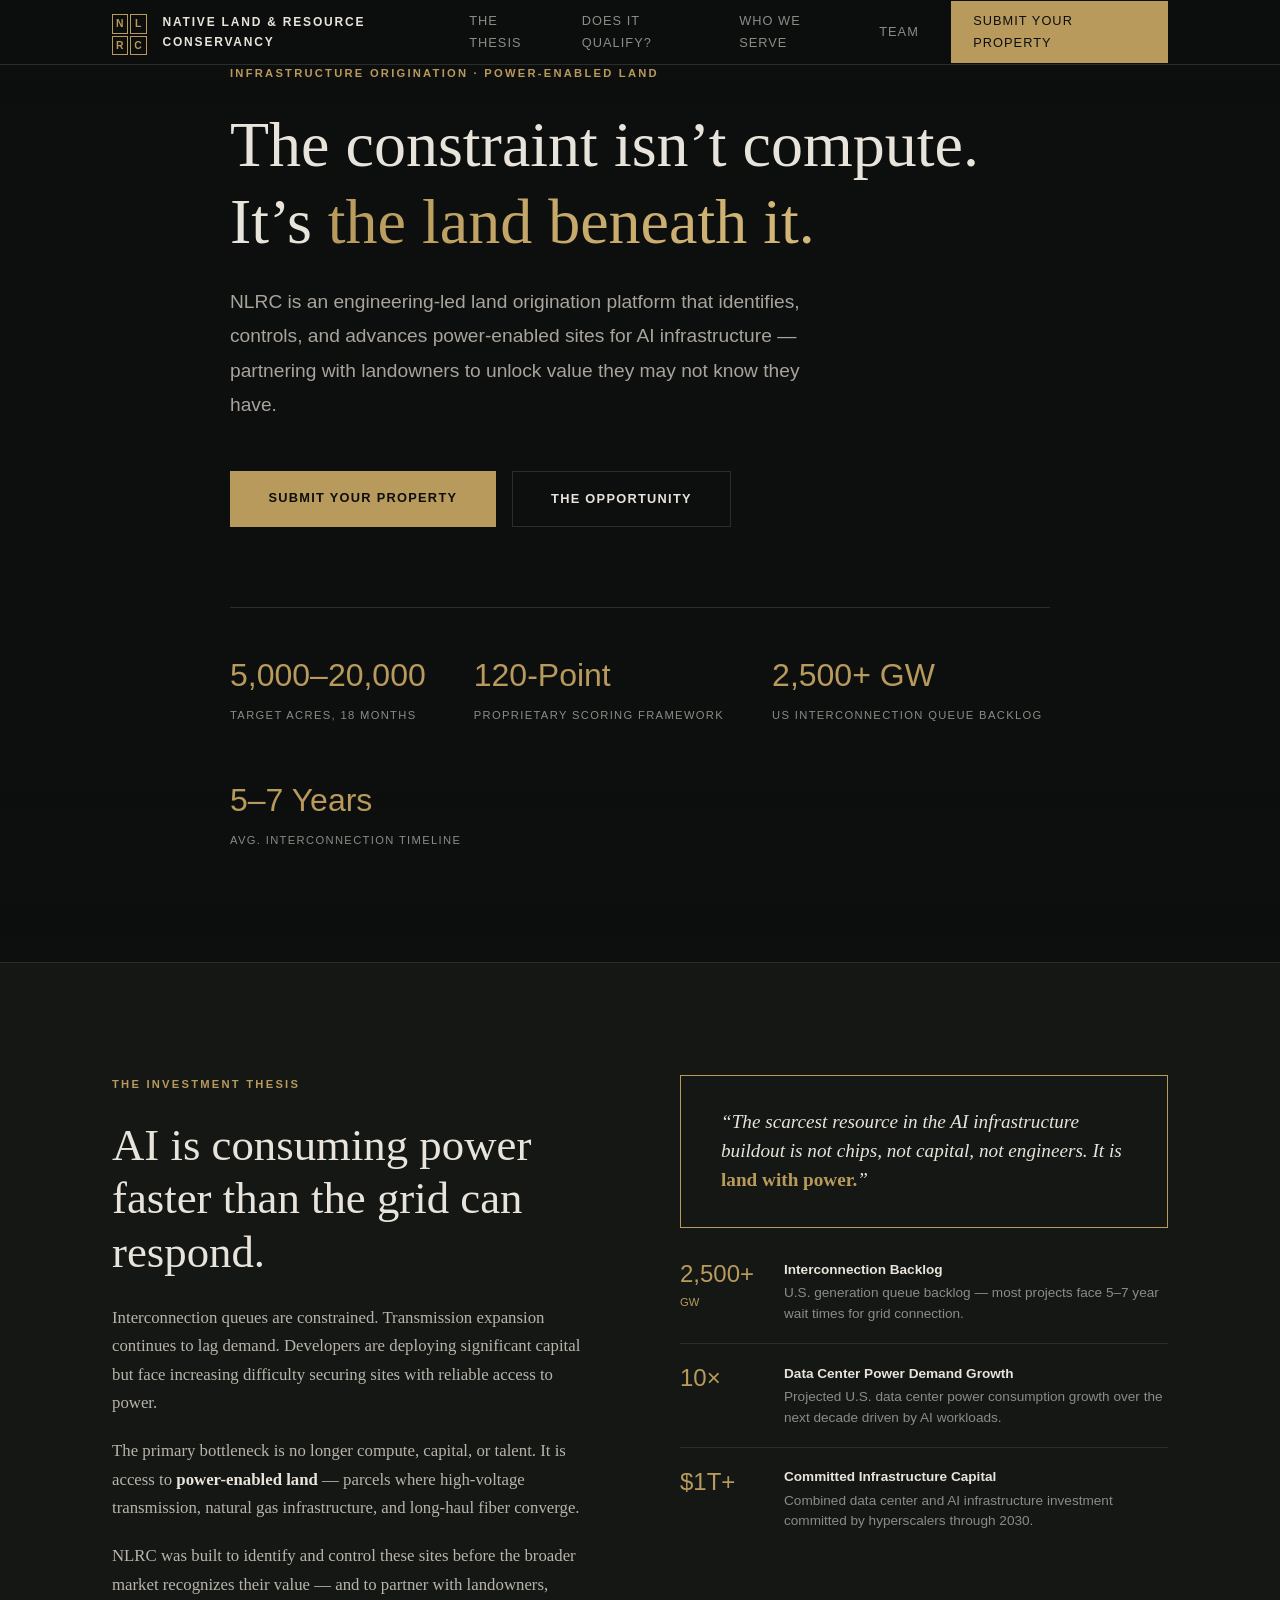
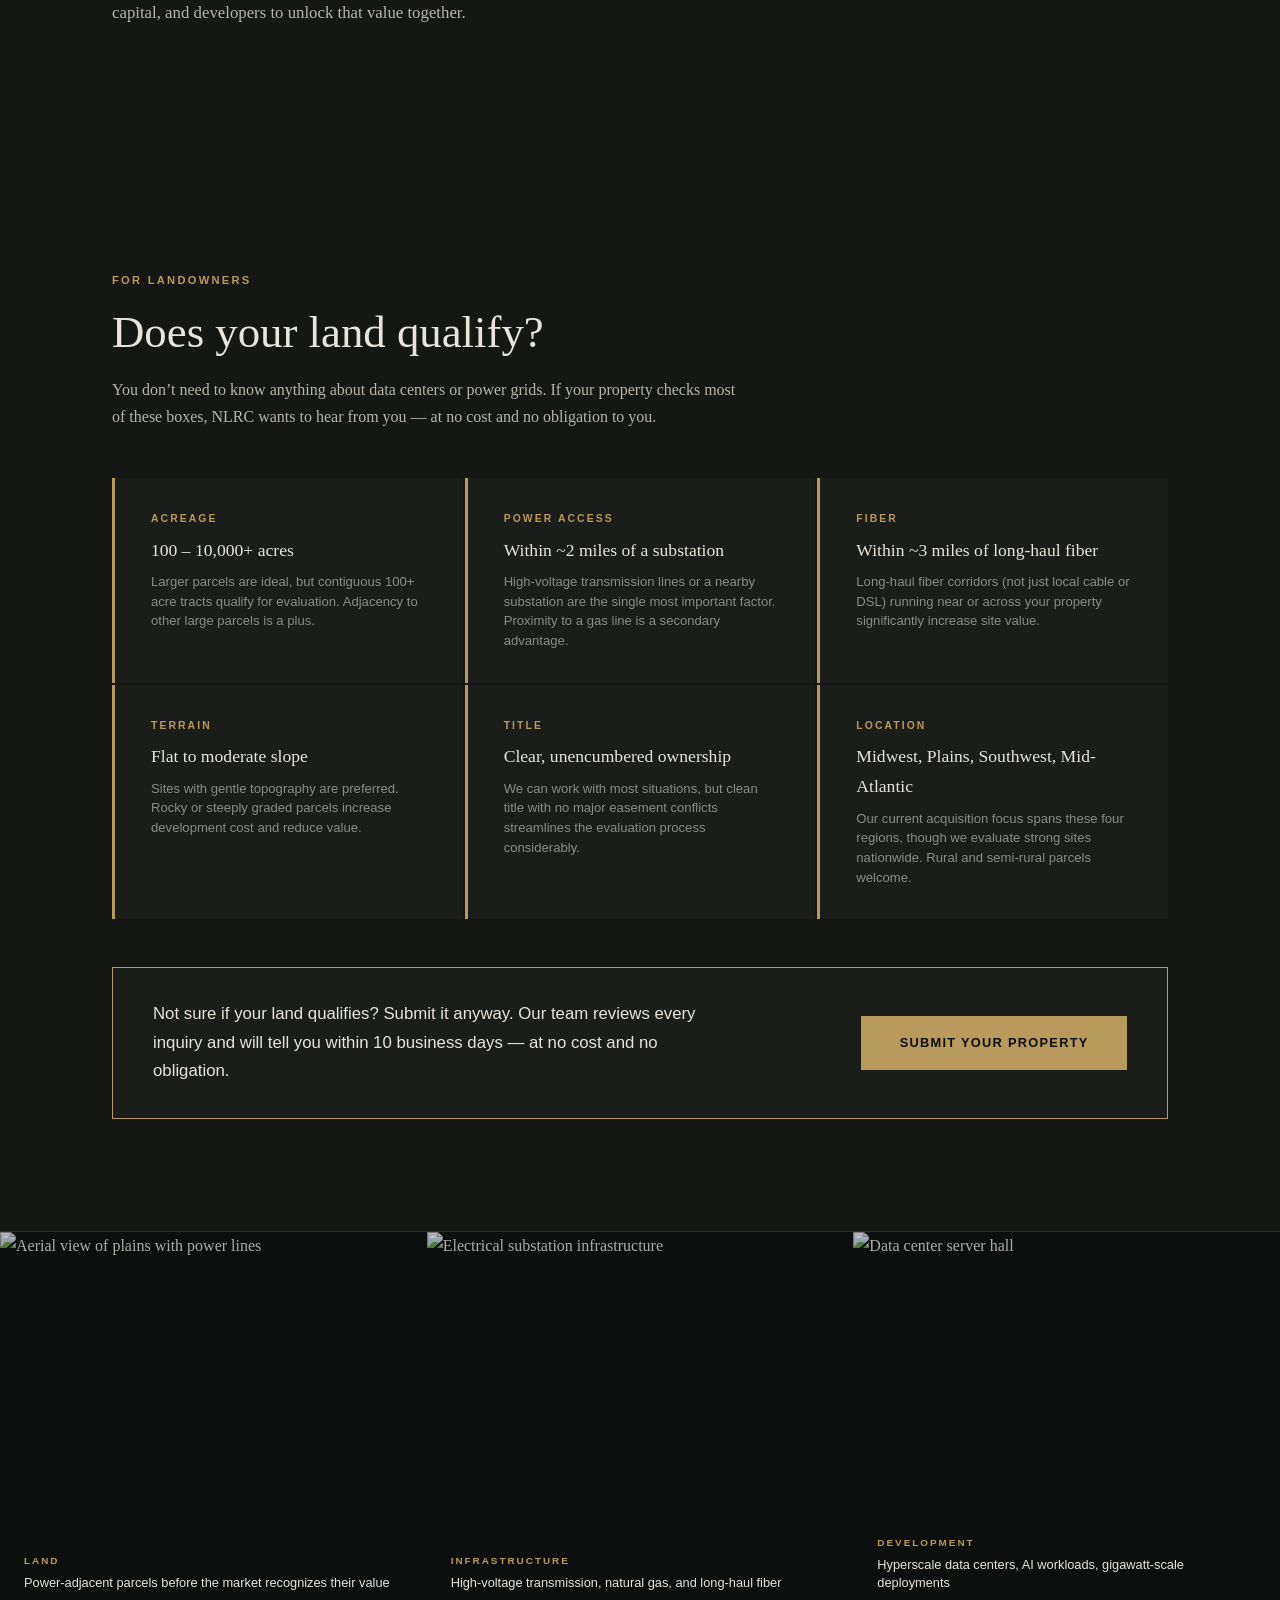
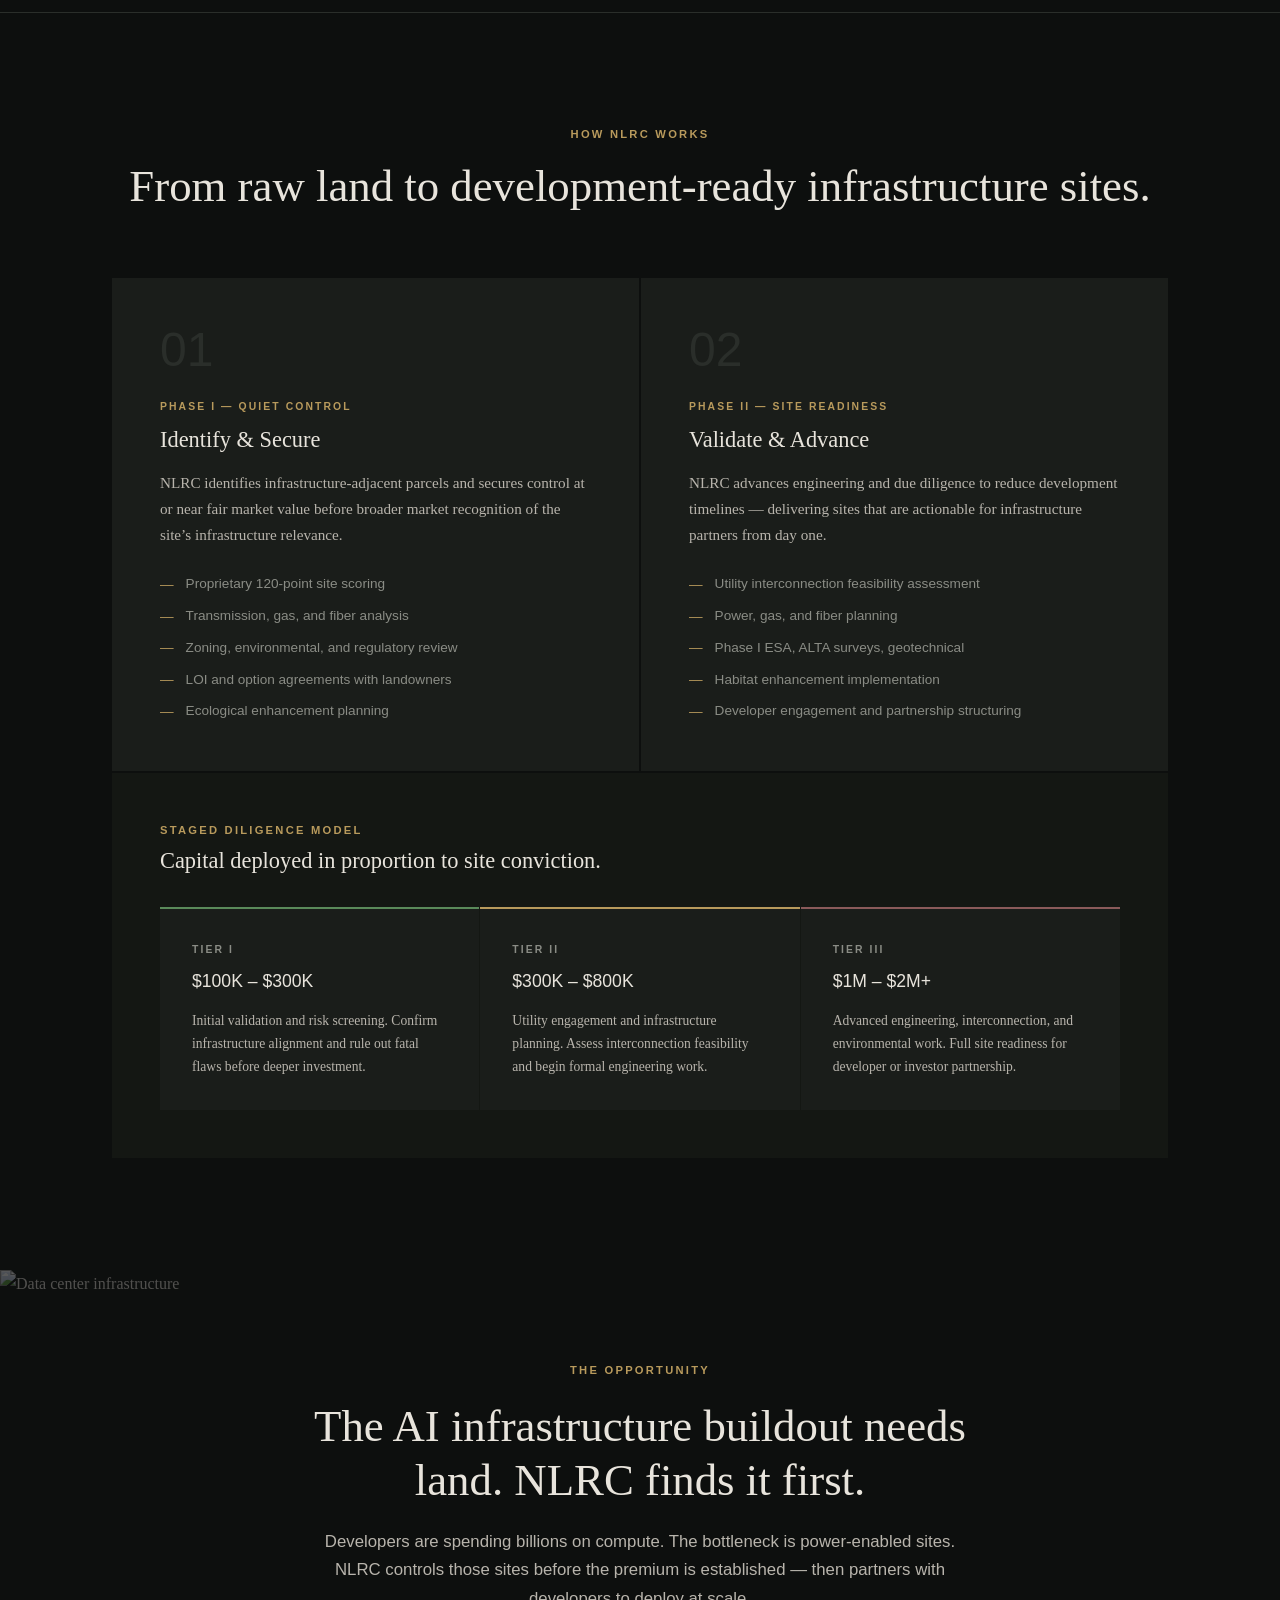
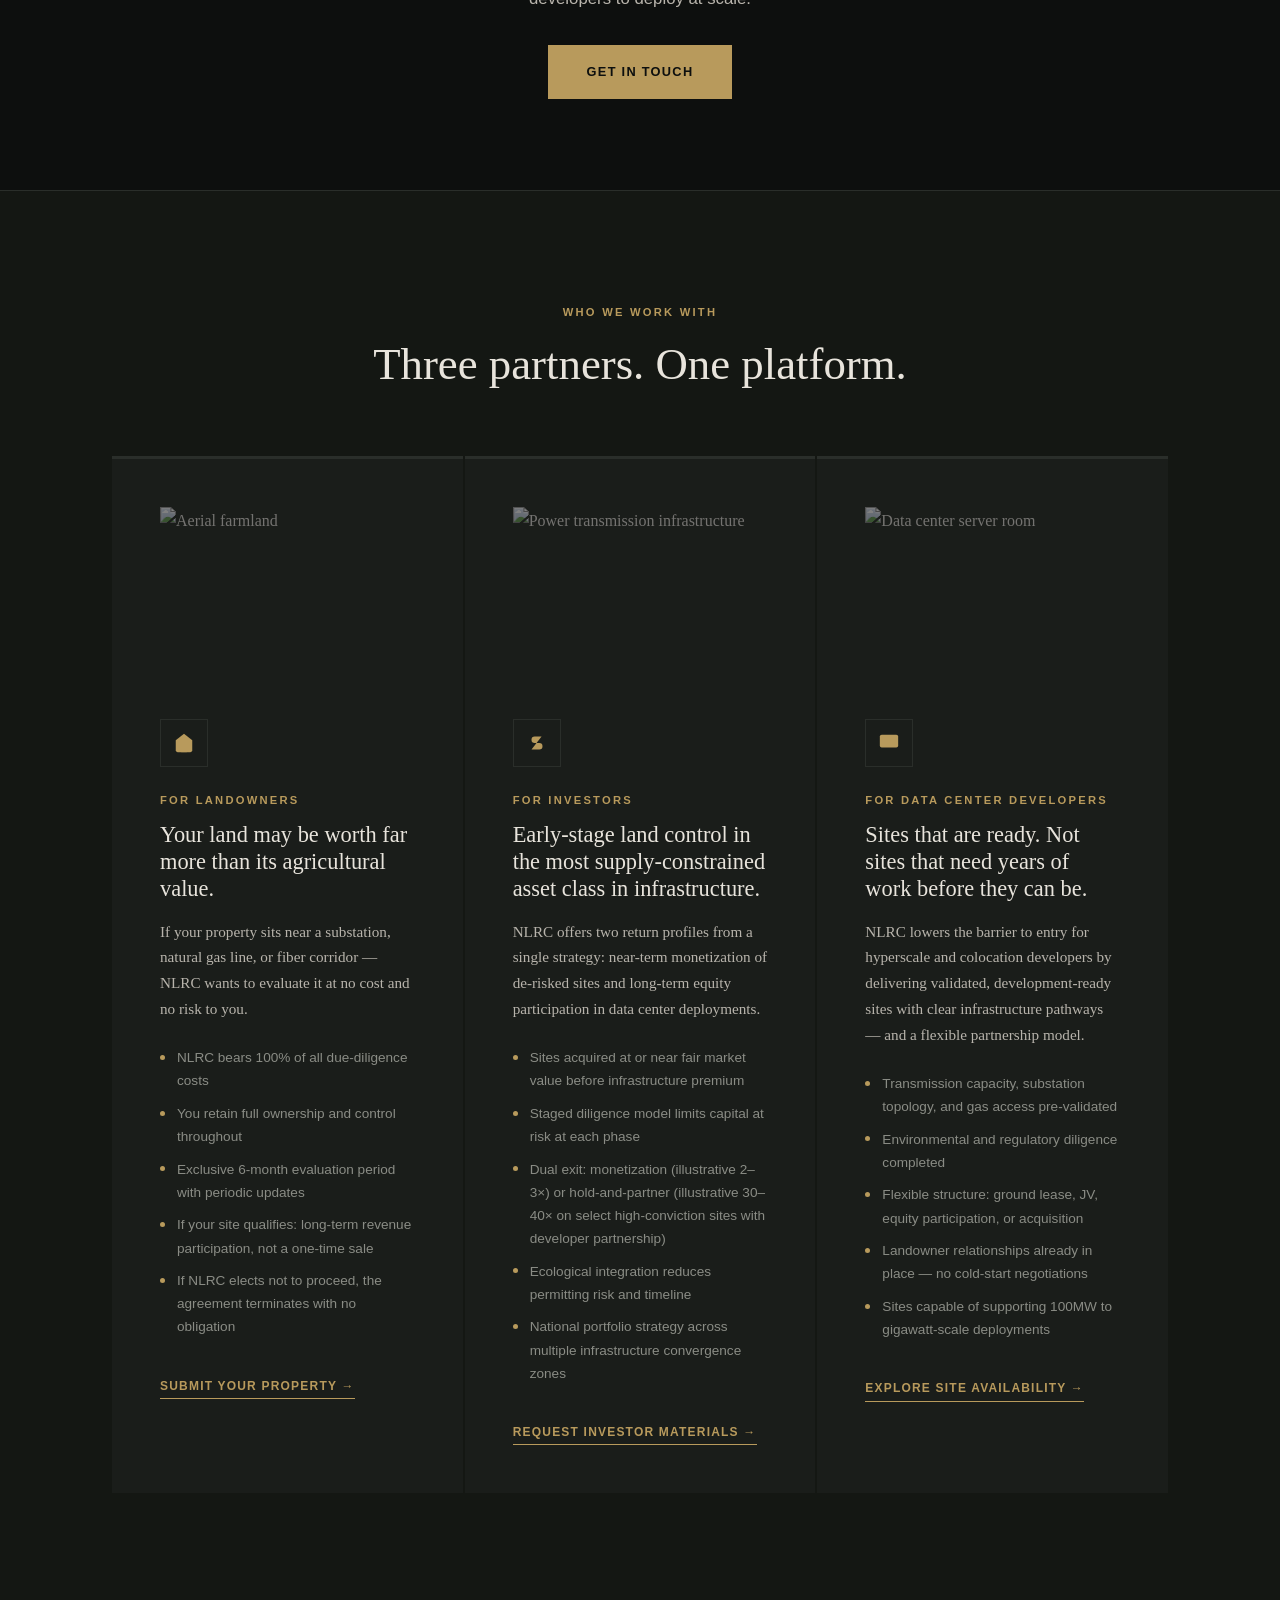
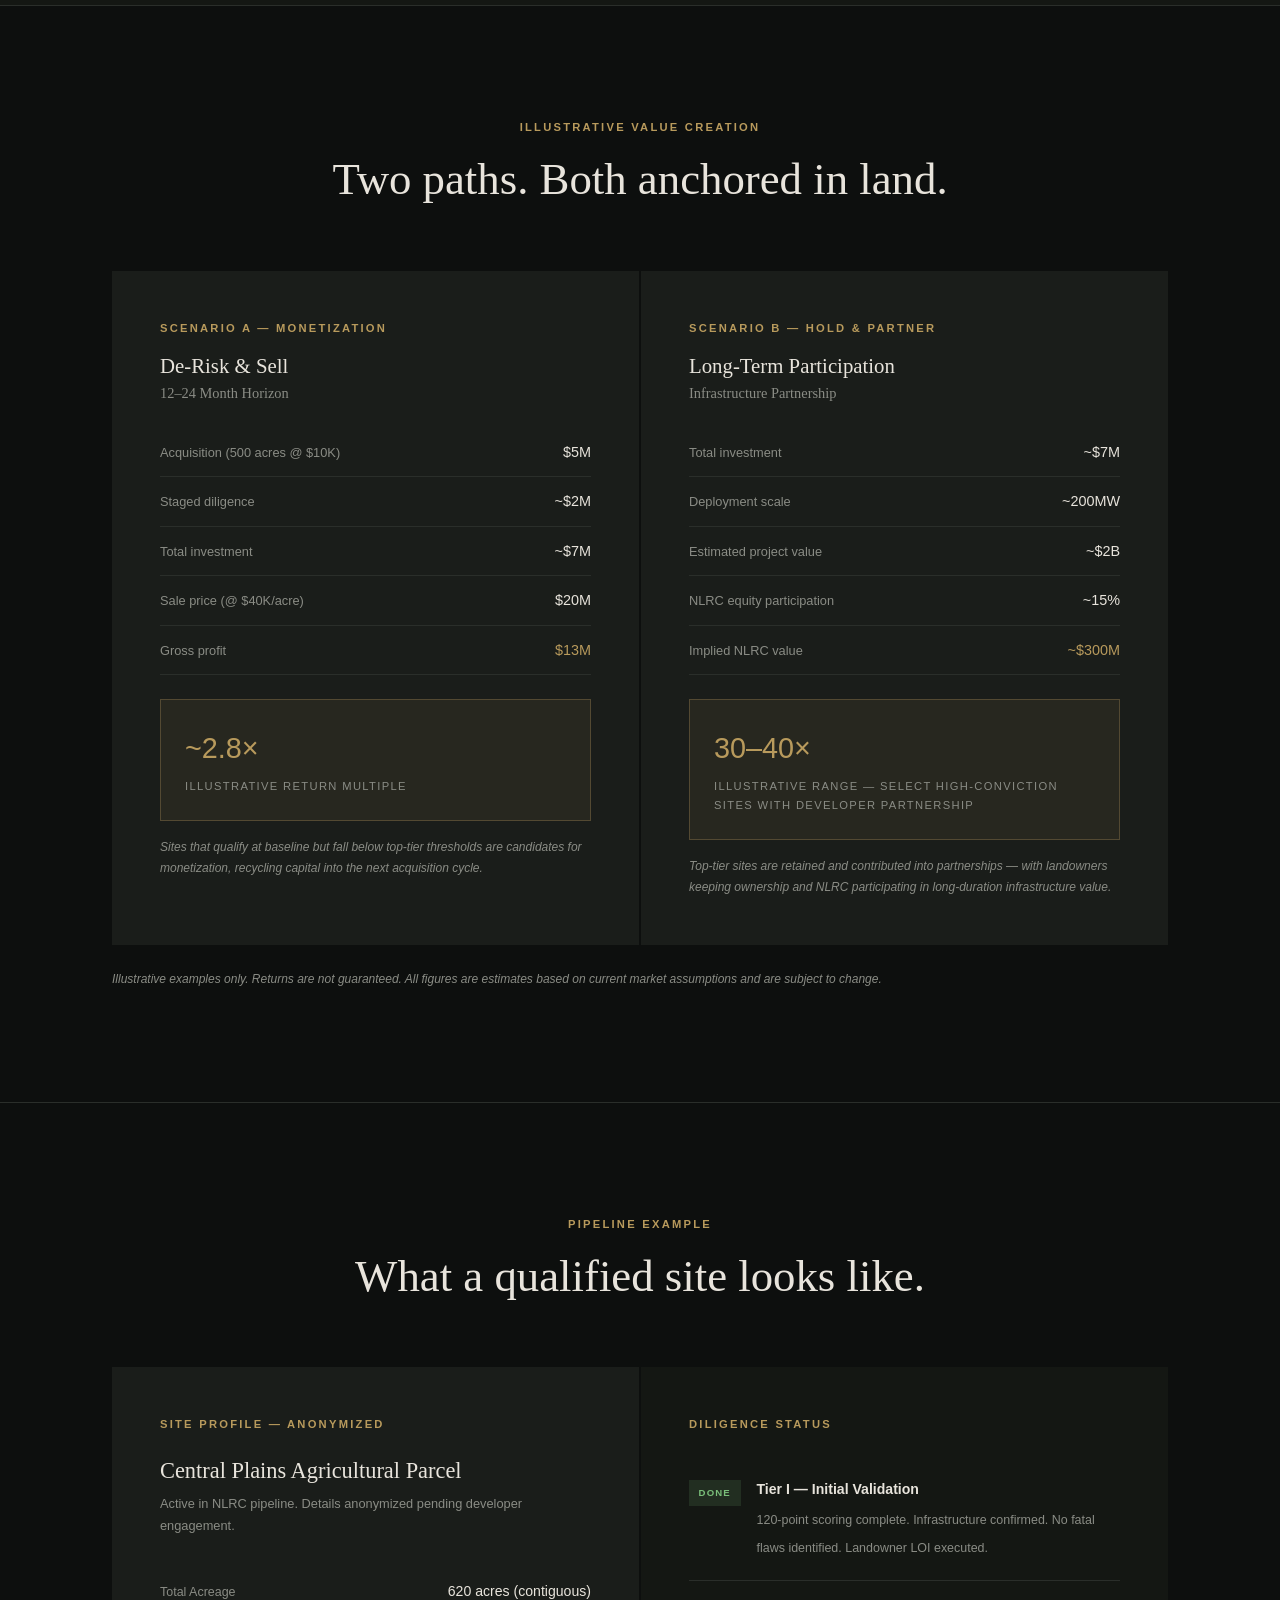
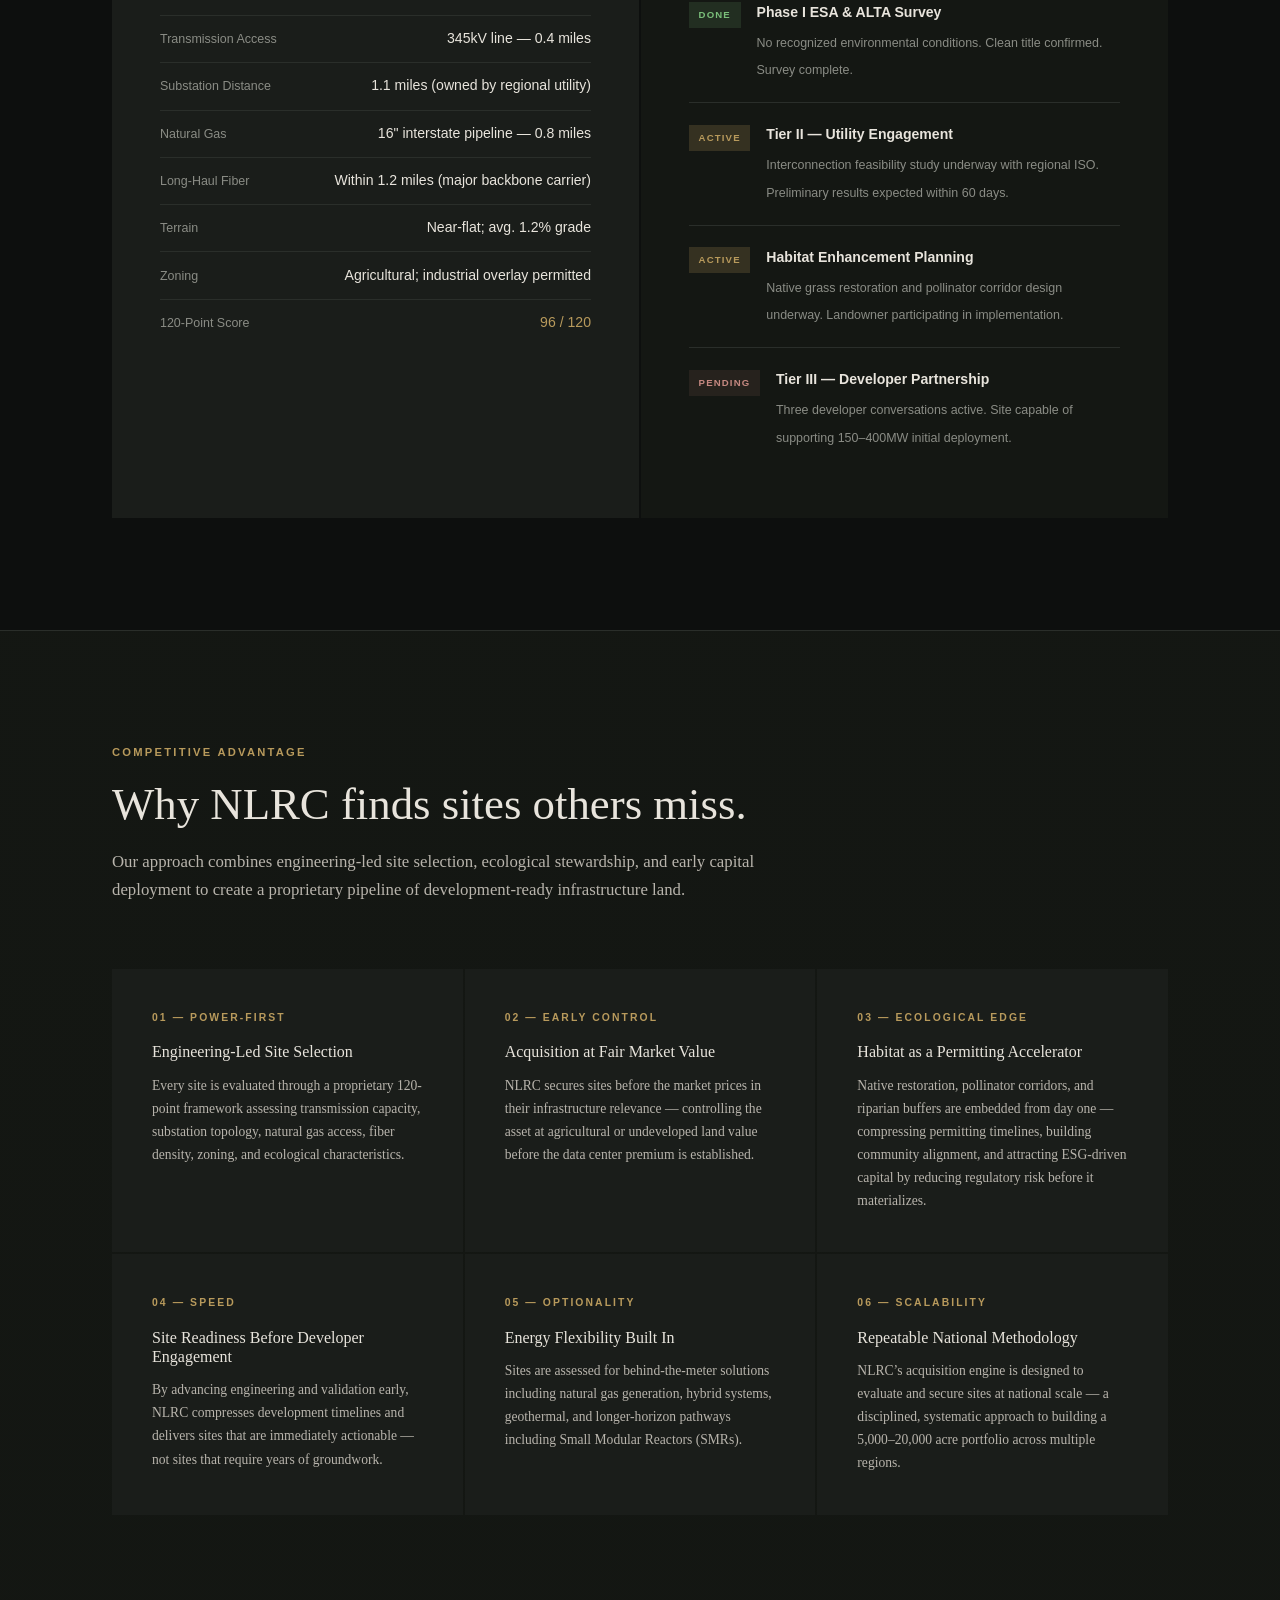
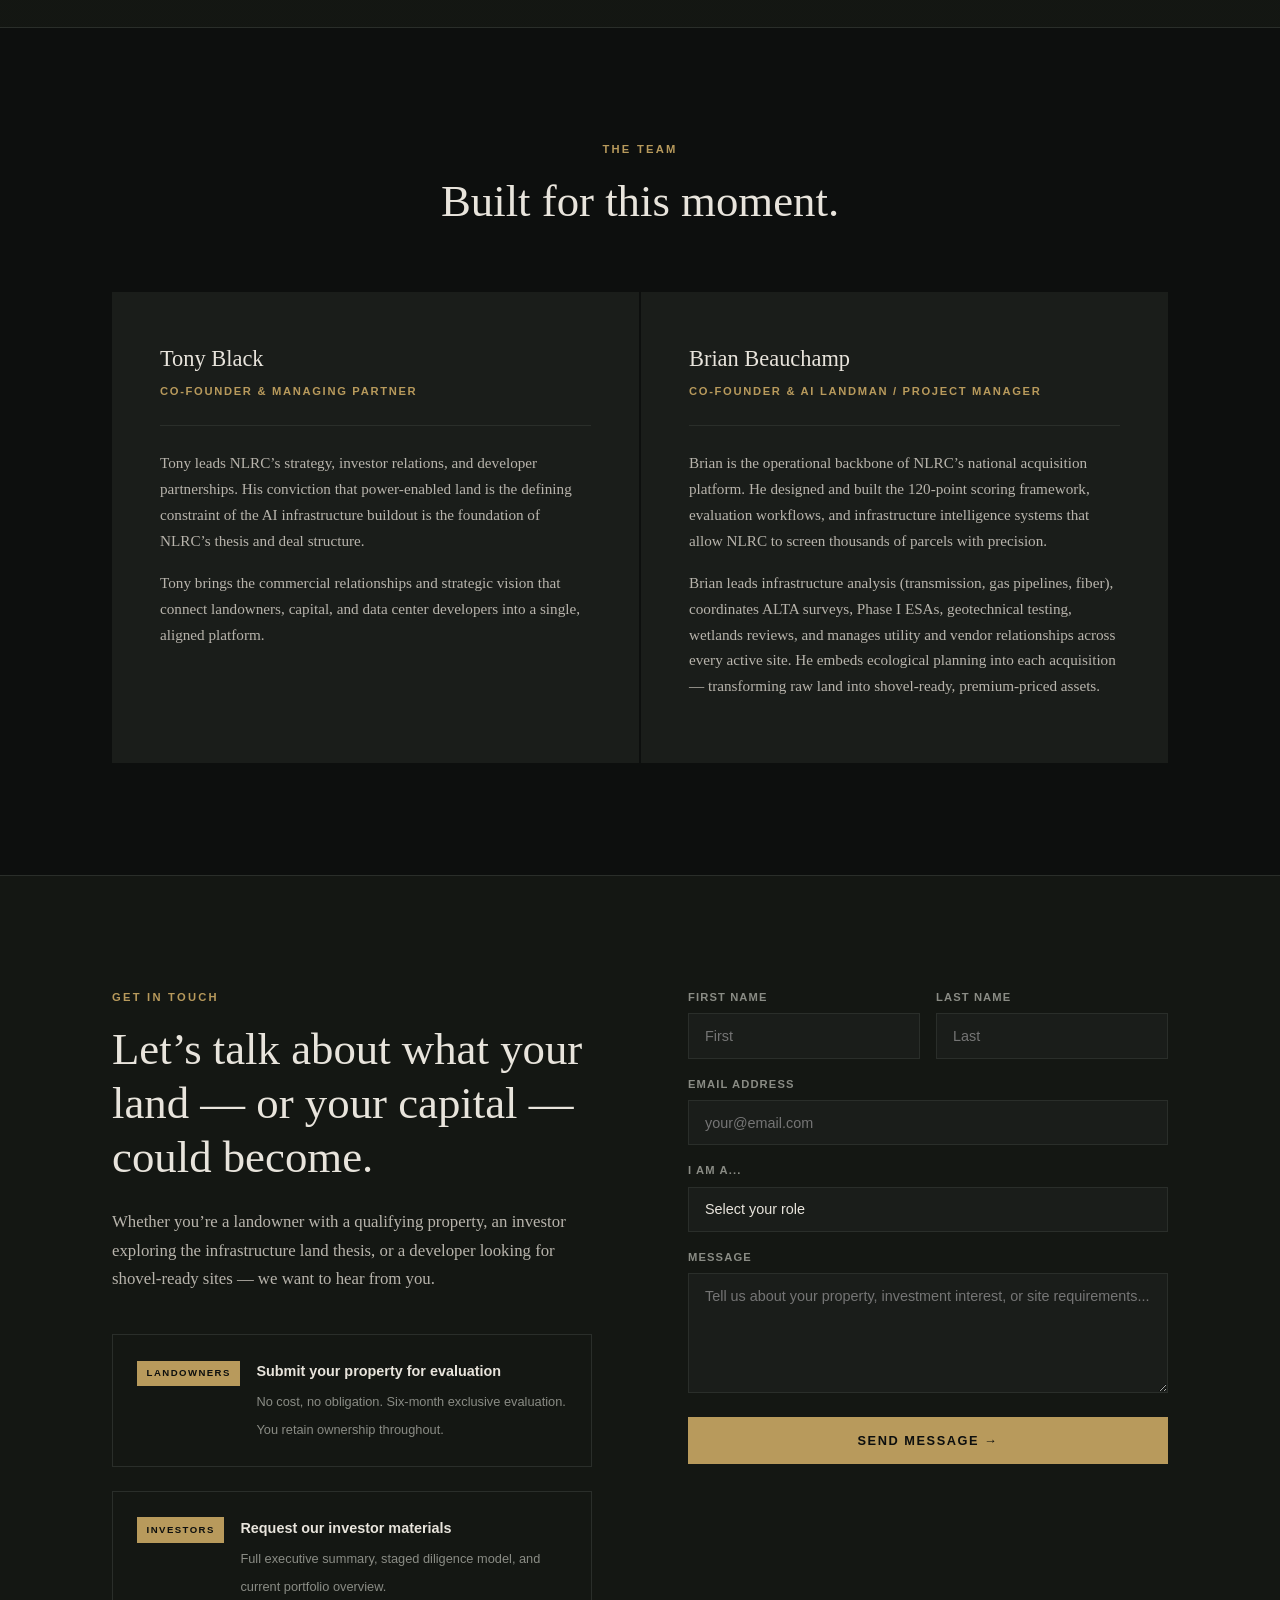
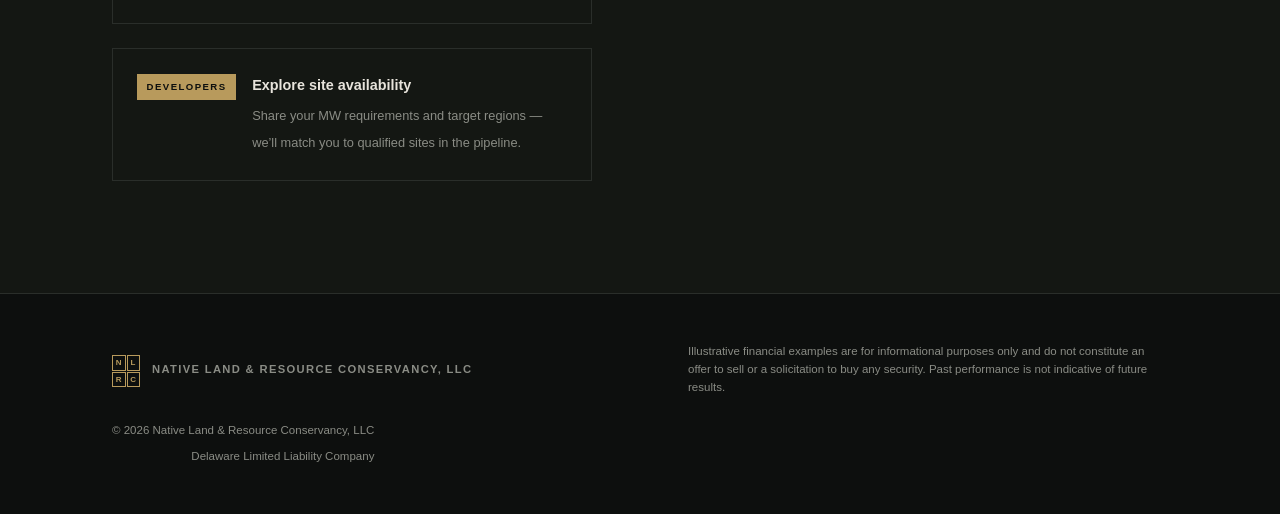
==== commit 6b308659: "new" ====
--- a/index.html
+++ b/index.html
@@ -103,7 +103,7 @@
       display: flex; align-items: center;
       background:
         linear-gradient(to bottom, rgba(13,15,14,0.55) 0%, rgba(13,15,14,0.75) 55%, #0d0f0e 100%),
-        url('https://images.unsplash.com/photo-GC5wwmbIhaM?auto=format&fit=crop&w=1920&q=85') center/cover no-repeat;
+        url('https://images.unsplash.com/photo-1578946832384-21272913f243?auto=format&fit=crop&w=1920&q=85') center/cover no-repeat;
       padding-top: 64px;
     }
     .hero-inner { max-width: 820px; }
@@ -381,7 +381,7 @@
     #framework {
       background:
         linear-gradient(to bottom, rgba(20,23,19,0.97) 0%, rgba(20,23,19,0.92) 100%),
-        url('https://images.unsplash.com/photo-NiqQQEfyDXE?auto=format&fit=crop&w=1920&q=70') center/cover no-repeat fixed;
+        url('https://images.unsplash.com/photo-1646516447226-e2eb0e6e3f36?auto=format&fit=crop&w=1920&q=70') center/cover no-repeat fixed;
     }
     .framework-intro { max-width: 680px; margin-bottom: 4rem; }
     .framework-intro .eyebrow { margin-bottom: 1rem; }
@@ -493,10 +493,96 @@
     .footer-right a { color: var(--muted); transition: color 0.2s; }
     .footer-right a:hover { color: var(--gold); }
 
+    /* ─── What Qualifies ──────────────────────────────────────────────── */
+    #qualifies { background: var(--panel); }
+    .qualifies-intro { max-width: 640px; margin-bottom: 3rem; }
+    .qualifies-intro .eyebrow { margin-bottom: 1rem; }
+    .qualifies-intro h2 { color: var(--light); margin-bottom: 1rem; }
+    .qualifies-intro p { font-size: 1rem; }
+    .qualifies-grid {
+      display: grid; grid-template-columns: repeat(3, 1fr);
+      gap: 2px; margin-bottom: 3rem;
+    }
+    .qualify-item {
+      background: var(--card); padding: 2rem 2.25rem;
+      border-left: 3px solid var(--gold);
+    }
+    .qualify-label {
+      font-family: 'Helvetica Neue', Arial, sans-serif;
+      font-size: 0.65rem; font-weight: 700; letter-spacing: 0.2em;
+      text-transform: uppercase; color: var(--gold); margin-bottom: 0.5rem;
+    }
+    .qualify-value {
+      font-size: 1.1rem; color: var(--light); margin-bottom: 0.4rem;
+    }
+    .qualify-detail {
+      font-family: 'Helvetica Neue', Arial, sans-serif;
+      font-size: 0.82rem; color: var(--muted); line-height: 1.5;
+    }
+    .qualifies-cta-bar {
+      background: var(--card); border: 1px solid var(--gold);
+      padding: 2rem 2.5rem;
+      display: flex; justify-content: space-between; align-items: center;
+      gap: 2rem; flex-wrap: wrap;
+    }
+    .qualifies-cta-bar p {
+      font-size: 1.05rem; color: var(--light);
+      font-family: 'Helvetica Neue', Arial, sans-serif;
+      font-weight: 300; max-width: 560px;
+    }
+
+    /* ─── Case Study ──────────────────────────────────────────────────── */
+    #casestudy { background: var(--dark); }
+    .casestudy-grid {
+      display: grid; grid-template-columns: 1fr 1fr;
+      gap: 2px; margin-top: 3rem;
+    }
+    .casestudy-specs { background: var(--card); padding: 3rem; }
+    .casestudy-specs .eyebrow { margin-bottom: 1.5rem; }
+    .casestudy-specs h3 { color: var(--light); margin-bottom: 0.5rem; }
+    .casestudy-specs .cs-sub {
+      font-family: 'Helvetica Neue', Arial, sans-serif;
+      font-size: 0.8rem; color: var(--muted); margin-bottom: 2rem;
+    }
+    .cs-line {
+      display: flex; justify-content: space-between; align-items: baseline;
+      padding: 0.7rem 0; border-bottom: 1px solid var(--border);
+      font-family: 'Helvetica Neue', Arial, sans-serif;
+    }
+    .cs-line:last-of-type { border-bottom: none; }
+    .cs-line-label { font-size: 0.78rem; color: var(--muted); }
+    .cs-line-val { font-size: 0.88rem; color: var(--light); }
+    .casestudy-status { background: var(--panel); padding: 3rem; }
+    .casestudy-status .eyebrow { margin-bottom: 1.5rem; }
+    .cs-status-item {
+      padding: 1.25rem 0; border-bottom: 1px solid var(--border);
+      display: flex; gap: 1rem; align-items: flex-start;
+    }
+    .cs-status-item:last-child { border-bottom: none; }
+    .cs-badge {
+      font-family: 'Helvetica Neue', Arial, sans-serif;
+      font-size: 0.6rem; font-weight: 700; letter-spacing: 0.12em;
+      text-transform: uppercase; padding: 0.3rem 0.6rem;
+      flex-shrink: 0; margin-top: 0.1rem;
+    }
+    .cs-badge.done { background: rgba(90,138,90,0.2); color: #7abf7a; }
+    .cs-badge.active { background: rgba(184,154,92,0.2); color: var(--gold); }
+    .cs-badge.pending { background: rgba(138,92,90,0.15); color: #c48880; }
+    .cs-status-text strong {
+      display: block; color: var(--light);
+      font-family: 'Helvetica Neue', Arial, sans-serif;
+      font-size: 0.88rem; margin-bottom: 0.2rem;
+    }
+    .cs-status-text span {
+      font-family: 'Helvetica Neue', Arial, sans-serif;
+      font-size: 0.78rem; color: var(--muted);
+    }
+
     /* ─── Responsive ───────────────────────────────────────────────── */
     @media (max-width: 900px) {
       .thesis-grid, .phases, .returns-grid,
-      .audience-tabs, .team-grid, .contact-grid { grid-template-columns: 1fr; }
+      .audience-tabs, .team-grid, .contact-grid,
+      .qualifies-grid, .casestudy-grid { grid-template-columns: 1fr; }
       .form-row { grid-template-columns: 1fr; }
       .pillars { grid-template-columns: 1fr 1fr; }
       .tiers-grid { grid-template-columns: 1fr; }
@@ -525,10 +611,10 @@
     </a>
     <div class="nav-links">
       <a href="#thesis">The Thesis</a>
+      <a href="#qualifies">Does It Qualify?</a>
       <a href="#audiences">Who We Serve</a>
-      <a href="#returns">Returns</a>
       <a href="#team">Team</a>
-      <a href="#contact" class="btn-nav">Contact Us</a>
+      <a href="#contact" class="btn-nav">Submit Your Property</a>
     </div>
   </div>
 </nav>
@@ -541,9 +627,9 @@
     <div class="hero-inner">
       <div class="eyebrow">Infrastructure Origination &middot; Power-Enabled Land</div>
       <h1>The constraint isn&rsquo;t compute.<br>It&rsquo;s <em>the land beneath it.</em></h1>
-      <p class="hero-sub sans">NLRC identifies, secures, and advances land where critical infrastructure converges — positioning sites for data centers, AI workloads, and gigawatt-scale energy deployment.</p>
+      <p class="hero-sub sans">NLRC is an engineering-led land origination platform that identifies, controls, and advances power-enabled sites for AI infrastructure — partnering with landowners to unlock value they may not know they have.</p>
       <div class="hero-ctas">
-        <a href="#audiences" class="btn-primary">Who We Work With</a>
+        <a href="#contact" class="btn-primary">Submit Your Property</a>
         <a href="#thesis" class="btn-secondary">The Opportunity</a>
       </div>
       <div class="hero-stats">
@@ -607,25 +693,76 @@
 </section>
 
 <!-- ════════════════════════════════════════════════════════════════
+     WHAT QUALIFIES
+═══════════════════════════════════════════════════════════════════ -->
+<section id="qualifies">
+  <div class="container">
+    <div class="qualifies-intro">
+      <div class="eyebrow">For Landowners</div>
+      <h2>Does your land qualify?</h2>
+      <p>You don&rsquo;t need to know anything about data centers or power grids. If your property checks most of these boxes, NLRC wants to hear from you — at no cost and no obligation to you.</p>
+    </div>
+    <div class="qualifies-grid">
+      <div class="qualify-item">
+        <div class="qualify-label">Acreage</div>
+        <div class="qualify-value">100 – 10,000+ acres</div>
+        <div class="qualify-detail">Larger parcels are ideal, but contiguous 100+ acre tracts qualify for evaluation. Adjacency to other large parcels is a plus.</div>
+      </div>
+      <div class="qualify-item">
+        <div class="qualify-label">Power Access</div>
+        <div class="qualify-value">Within ~2 miles of a substation</div>
+        <div class="qualify-detail">High-voltage transmission lines or a nearby substation are the single most important factor. Proximity to a gas line is a secondary advantage.</div>
+      </div>
+      <div class="qualify-item">
+        <div class="qualify-label">Fiber</div>
+        <div class="qualify-value">Within ~3 miles of long-haul fiber</div>
+        <div class="qualify-detail">Long-haul fiber corridors (not just local cable or DSL) running near or across your property significantly increase site value.</div>
+      </div>
+      <div class="qualify-item">
+        <div class="qualify-label">Terrain</div>
+        <div class="qualify-value">Flat to moderate slope</div>
+        <div class="qualify-detail">Sites with gentle topography are preferred. Rocky or steeply graded parcels increase development cost and reduce value.</div>
+      </div>
+      <div class="qualify-item">
+        <div class="qualify-label">Title</div>
+        <div class="qualify-value">Clear, unencumbered ownership</div>
+        <div class="qualify-detail">We can work with most situations, but clean title with no major easement conflicts streamlines the evaluation process considerably.</div>
+      </div>
+      <div class="qualify-item">
+        <div class="qualify-label">Location</div>
+        <div class="qualify-value">Midwest, Plains, Southwest, Mid-Atlantic</div>
+        <div class="qualify-detail">Our current acquisition focus spans these four regions, though we evaluate strong sites nationwide. Rural and semi-rural parcels welcome.</div>
+      </div>
+    </div>
+    <div class="qualifies-cta-bar">
+      <p>Not sure if your land qualifies? Submit it anyway. Our team reviews every inquiry and will tell you within 10 business days — at no cost and no obligation.</p>
+      <a href="#contact" class="btn-primary">Submit Your Property</a>
+    </div>
+  </div>
+</section>
+
+<hr class="divider">
+
+<!-- ════════════════════════════════════════════════════════════════
      IMAGE STRIP
 ═══════════════════════════════════════════════════════════════════ -->
 <div class="img-strip">
   <div class="img-strip-item">
-    <img src="https://images.unsplash.com/photo-yAd1uhZvt8s?auto=format&fit=crop&w=800&q=80" alt="Aerial view of plains with power lines" loading="lazy" />
+    <img src="https://images.unsplash.com/photo-1499841147438-d5230df55d26?auto=format&fit=crop&w=800&q=80" alt="Aerial view of plains with power lines" loading="lazy" />
     <div class="img-strip-caption">
       <div class="eyebrow">Land</div>
       <p>Power-adjacent parcels before the market recognizes their value</p>
     </div>
   </div>
   <div class="img-strip-item">
-    <img src="https://images.unsplash.com/photo-u719UbWj0us?auto=format&fit=crop&w=800&q=80" alt="Electrical substation infrastructure" loading="lazy" />
+    <img src="https://images.unsplash.com/photo-1646516447226-e2eb0e6e3f36?auto=format&fit=crop&w=800&q=80" alt="Electrical substation infrastructure" loading="lazy" />
     <div class="img-strip-caption">
       <div class="eyebrow">Infrastructure</div>
       <p>High-voltage transmission, natural gas, and long-haul fiber</p>
     </div>
   </div>
   <div class="img-strip-item">
-    <img src="https://images.unsplash.com/photo-Uiy3_TW6m3M?auto=format&fit=crop&w=800&q=80" alt="Data center server hall" loading="lazy" />
+    <img src="https://images.unsplash.com/photo-1558494949-ef010cbdcc31?auto=format&fit=crop&w=800&q=80" alt="Data center server hall" loading="lazy" />
     <div class="img-strip-caption">
       <div class="eyebrow">Development</div>
       <p>Hyperscale data centers, AI workloads, gigawatt-scale deployments</p>
@@ -702,7 +839,7 @@
      FULLBLEED DATA CENTER
 ═══════════════════════════════════════════════════════════════════ -->
 <div class="fullbleed-dc">
-  <img src="https://images.unsplash.com/photo-DEbdMjKq95w?auto=format&fit=crop&w=1920&q=85" alt="Data center infrastructure" loading="lazy" />
+  <img src="https://images.unsplash.com/photo-1558494949-ef010cbdcc31?auto=format&fit=crop&w=1920&q=85" alt="Data center infrastructure" loading="lazy" />
   <div class="fullbleed-dc-content">
     <div class="eyebrow">The Opportunity</div>
     <h2>The AI infrastructure buildout needs land. NLRC finds it first.</h2>
@@ -726,7 +863,7 @@
 
       <!-- Landowners -->
       <div class="audience">
-        <img src="https://images.unsplash.com/photo-wJbCYRDsS60?auto=format&fit=crop&w=600&q=80" alt="Aerial farmland" class="audience-img" loading="lazy" />
+        <img src="https://images.unsplash.com/photo-1749039415784-875764ba6523?auto=format&fit=crop&w=600&q=80" alt="Aerial farmland" class="audience-img" loading="lazy" />
         <div class="audience-icon">
           <svg viewBox="0 0 24 24" xmlns="http://www.w3.org/2000/svg"><path d="M3 9l9-7 9 7v11a2 2 0 0 1-2 2H5a2 2 0 0 1-2-2z"/><polyline points="9 22 9 12 15 12 15 22"/></svg>
         </div>
@@ -745,7 +882,7 @@
 
       <!-- Investors -->
       <div class="audience">
-        <img src="https://images.unsplash.com/photo-Dh5pUa2PwrY?auto=format&fit=crop&w=600&q=80" alt="Power transmission infrastructure" class="audience-img" loading="lazy" />
+        <img src="https://images.unsplash.com/photo-1552772588-12592fc15a64?auto=format&fit=crop&w=600&q=80" alt="Power transmission infrastructure" class="audience-img" loading="lazy" />
         <div class="audience-icon">
           <svg viewBox="0 0 24 24" xmlns="http://www.w3.org/2000/svg"><line x1="12" y1="1" x2="12" y2="23"/><path d="M17 5H9.5a3.5 3.5 0 0 0 0 7h5a3.5 3.5 0 0 1 0 7H6"/></svg>
         </div>
@@ -755,7 +892,7 @@
         <div class="audience-points">
           <div class="audience-point"><span class="dot"></span><span>Sites acquired at or near fair market value before infrastructure premium</span></div>
           <div class="audience-point"><span class="dot"></span><span>Staged diligence model limits capital at risk at each phase</span></div>
-          <div class="audience-point"><span class="dot"></span><span>Dual exit: monetization (2–3×) or hold-and-partner (30–40× on high-conviction sites)</span></div>
+          <div class="audience-point"><span class="dot"></span><span>Dual exit: monetization (illustrative 2–3×) or hold-and-partner (illustrative 30–40× on select high-conviction sites with developer partnership)</span></div>
           <div class="audience-point"><span class="dot"></span><span>Ecological integration reduces permitting risk and timeline</span></div>
           <div class="audience-point"><span class="dot"></span><span>National portfolio strategy across multiple infrastructure convergence zones</span></div>
         </div>
@@ -764,7 +901,7 @@
 
       <!-- Developers -->
       <div class="audience">
-        <img src="https://images.unsplash.com/photo-genvpj0QCg0?auto=format&fit=crop&w=600&q=80" alt="Data center server room" class="audience-img" loading="lazy" />
+        <img src="https://images.unsplash.com/photo-1558494949-ef010cbdcc31?auto=format&fit=crop&w=600&q=80&crop=right" alt="Data center server room" class="audience-img" loading="lazy" />
         <div class="audience-icon">
           <svg viewBox="0 0 24 24" xmlns="http://www.w3.org/2000/svg"><rect x="2" y="3" width="20" height="14" rx="2"/><line x1="8" y1="21" x2="16" y2="21"/><line x1="12" y1="17" x2="12" y2="21"/></svg>
         </div>
@@ -823,13 +960,80 @@
         <div class="return-line"><span class="return-line-label">Implied NLRC value</span><span class="return-line-val" style="color:var(--gold)">~$300M</span></div>
         <div class="return-highlight">
           <div class="return-highlight-val">30–40×</div>
-          <div class="return-highlight-label">Illustrative Return Range</div>
+          <div class="return-highlight-label">Illustrative Range — Select High-Conviction Sites with Developer Partnership</div>
         </div>
         <p class="return-note">Top-tier sites are retained and contributed into partnerships — with landowners keeping ownership and NLRC participating in long-duration infrastructure value.</p>
       </div>
 
     </div>
     <p style="font-size:0.75rem;color:var(--muted);font-family:'Helvetica Neue',Arial,sans-serif;margin-top:1.5rem;font-style:italic;">Illustrative examples only. Returns are not guaranteed. All figures are estimates based on current market assumptions and are subject to change.</p>
+  </div>
+</section>
+
+<hr class="divider">
+
+<!-- ════════════════════════════════════════════════════════════════
+     CASE STUDY
+═══════════════════════════════════════════════════════════════════ -->
+<section id="casestudy">
+  <div class="container">
+    <div class="section-header">
+      <div class="eyebrow">Pipeline Example</div>
+      <h2>What a qualified site looks like.</h2>
+    </div>
+    <div class="casestudy-grid">
+      <div class="casestudy-specs">
+        <div class="eyebrow">Site Profile &mdash; Anonymized</div>
+        <h3>Central Plains Agricultural Parcel</h3>
+        <p class="cs-sub">Active in NLRC pipeline. Details anonymized pending developer engagement.</p>
+        <div class="cs-line"><span class="cs-line-label">Total Acreage</span><span class="cs-line-val">620 acres (contiguous)</span></div>
+        <div class="cs-line"><span class="cs-line-label">Transmission Access</span><span class="cs-line-val">345kV line — 0.4 miles</span></div>
+        <div class="cs-line"><span class="cs-line-label">Substation Distance</span><span class="cs-line-val">1.1 miles (owned by regional utility)</span></div>
+        <div class="cs-line"><span class="cs-line-label">Natural Gas</span><span class="cs-line-val">16&quot; interstate pipeline — 0.8 miles</span></div>
+        <div class="cs-line"><span class="cs-line-label">Long-Haul Fiber</span><span class="cs-line-val">Within 1.2 miles (major backbone carrier)</span></div>
+        <div class="cs-line"><span class="cs-line-label">Terrain</span><span class="cs-line-val">Near-flat; avg. 1.2% grade</span></div>
+        <div class="cs-line"><span class="cs-line-label">Zoning</span><span class="cs-line-val">Agricultural; industrial overlay permitted</span></div>
+        <div class="cs-line"><span class="cs-line-label">120-Point Score</span><span class="cs-line-val" style="color:var(--gold)">96 / 120</span></div>
+      </div>
+      <div class="casestudy-status">
+        <div class="eyebrow">Diligence Status</div>
+        <div class="cs-status-item">
+          <span class="cs-badge done">Done</span>
+          <div class="cs-status-text">
+            <strong>Tier I — Initial Validation</strong>
+            <span>120-point scoring complete. Infrastructure confirmed. No fatal flaws identified. Landowner LOI executed.</span>
+          </div>
+        </div>
+        <div class="cs-status-item">
+          <span class="cs-badge done">Done</span>
+          <div class="cs-status-text">
+            <strong>Phase I ESA &amp; ALTA Survey</strong>
+            <span>No recognized environmental conditions. Clean title confirmed. Survey complete.</span>
+          </div>
+        </div>
+        <div class="cs-status-item">
+          <span class="cs-badge active">Active</span>
+          <div class="cs-status-text">
+            <strong>Tier II — Utility Engagement</strong>
+            <span>Interconnection feasibility study underway with regional ISO. Preliminary results expected within 60 days.</span>
+          </div>
+        </div>
+        <div class="cs-status-item">
+          <span class="cs-badge active">Active</span>
+          <div class="cs-status-text">
+            <strong>Habitat Enhancement Planning</strong>
+            <span>Native grass restoration and pollinator corridor design underway. Landowner participating in implementation.</span>
+          </div>
+        </div>
+        <div class="cs-status-item">
+          <span class="cs-badge pending">Pending</span>
+          <div class="cs-status-text">
+            <strong>Tier III — Developer Partnership</strong>
+            <span>Three developer conversations active. Site capable of supporting 150–400MW initial deployment.</span>
+          </div>
+        </div>
+      </div>
+    </div>
   </div>
 </section>
 
@@ -858,8 +1062,8 @@
       </div>
       <div class="pillar">
         <div class="pillar-num">03 &mdash; ECOLOGICAL EDGE</div>
-        <h3>Habitat as a Permitting Advantage</h3>
-        <p>Habitat enhancement — native restoration, pollinator corridors, riparian buffers — is embedded into site planning from day one, preemptively addressing regulatory and community objections.</p>
+        <h3>Habitat as a Permitting Accelerator</h3>
+        <p>Native restoration, pollinator corridors, and riparian buffers are embedded from day one — compressing permitting timelines, building community alignment, and attracting ESG-driven capital by reducing regulatory risk before it materializes.</p>
       </div>
       <div class="pillar">
         <div class="pillar-num">04 &mdash; SPEED</div>
@@ -998,7 +1202,7 @@
     </div>
     <p class="footer-note">Illustrative financial examples are for informational purposes only and do not constitute an offer to sell or a solicitation to buy any security. Past performance is not indicative of future results.</p>
     <div class="footer-right">
-      <div style="margin-bottom:0.4rem">&copy; 2025 Native Land &amp; Resource Conservancy, LLC</div>
+      <div style="margin-bottom:0.4rem">&copy; 2026 Native Land &amp; Resource Conservancy, LLC</div>
       <div>Delaware Limited Liability Company</div>
     </div>
   </div>
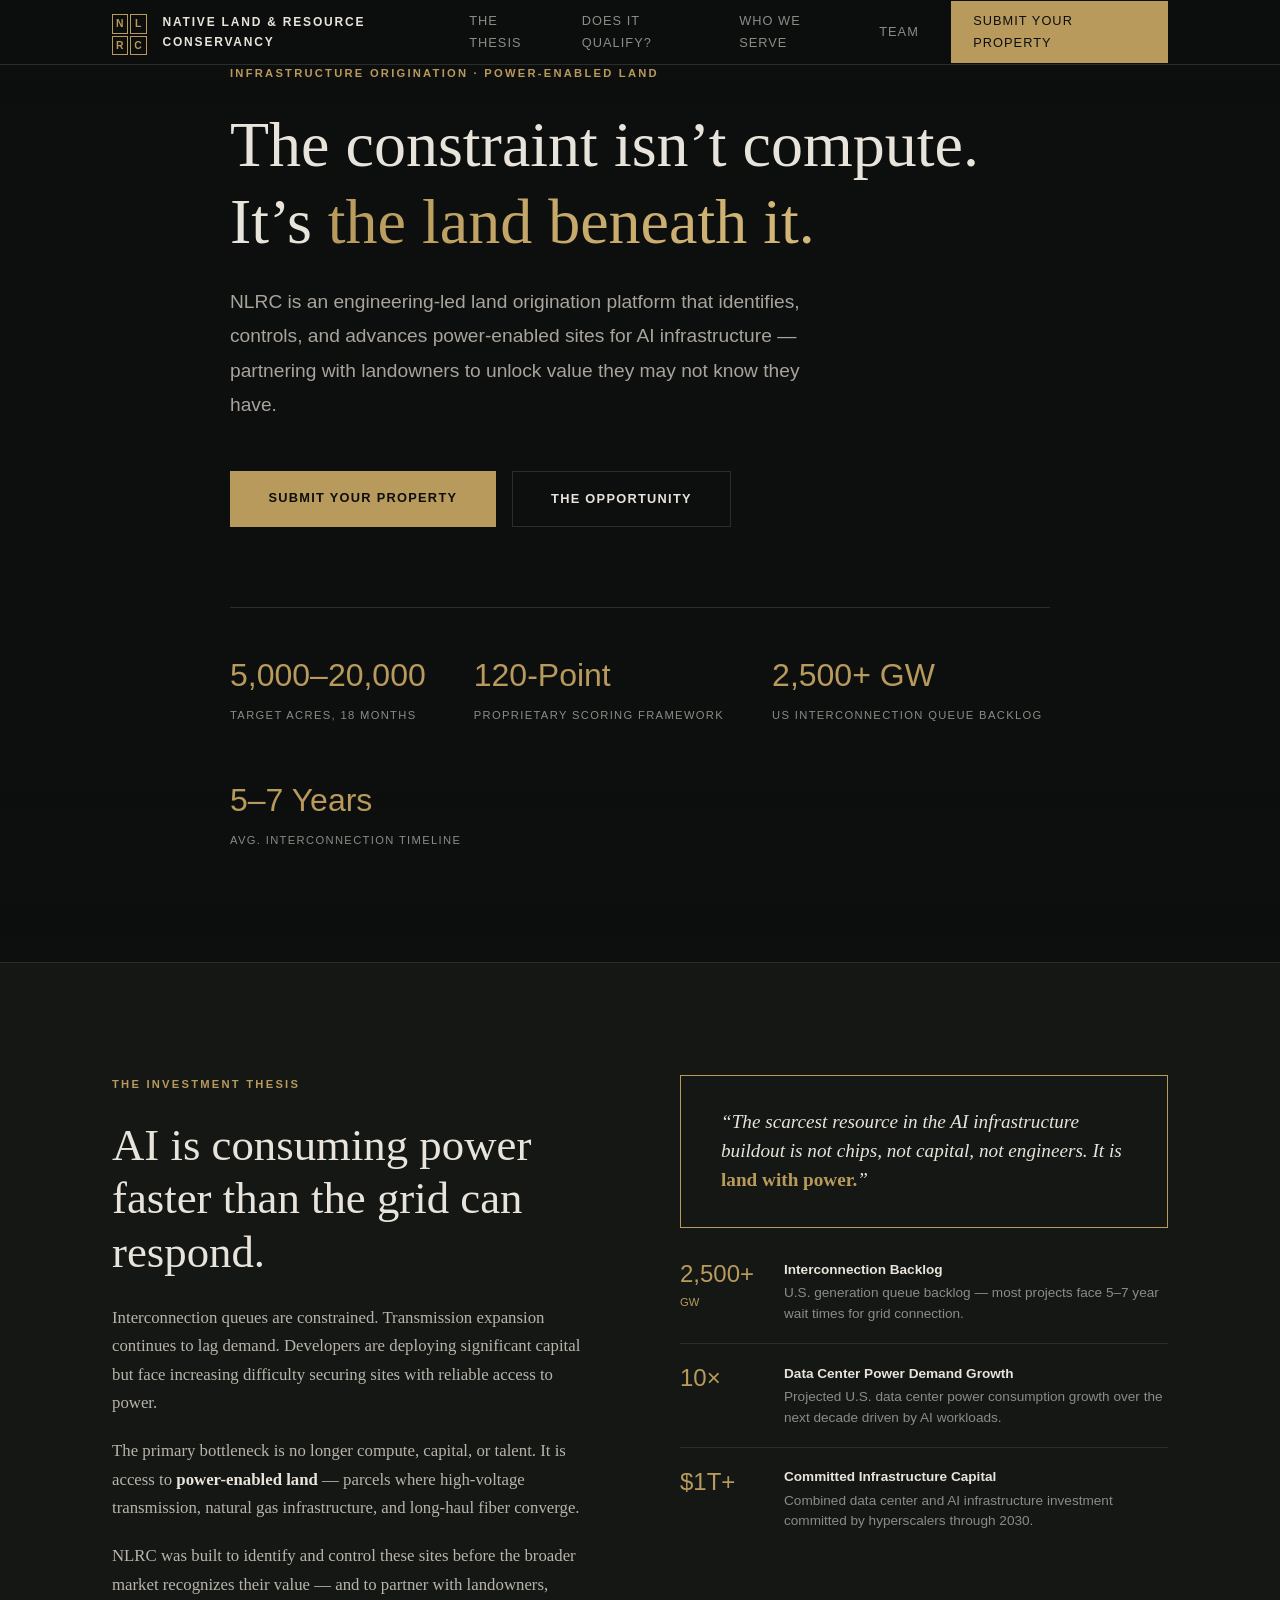
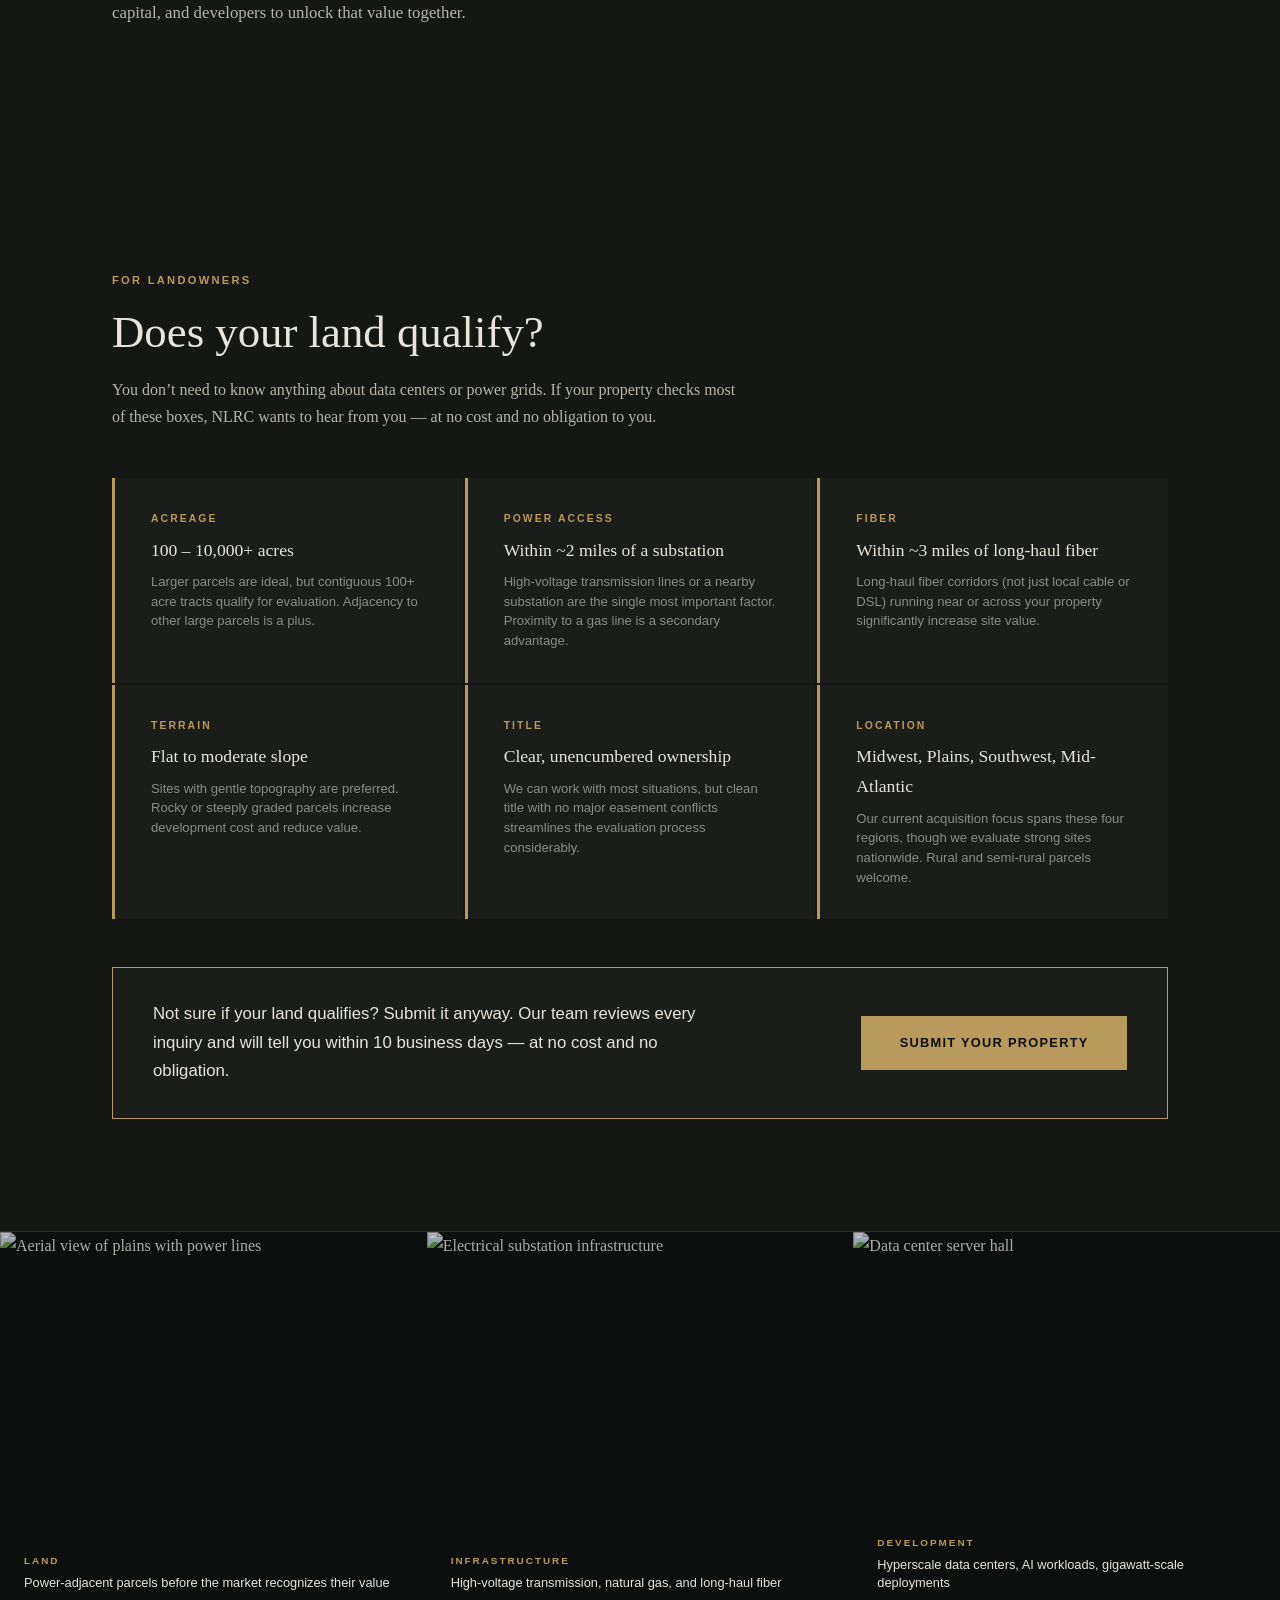
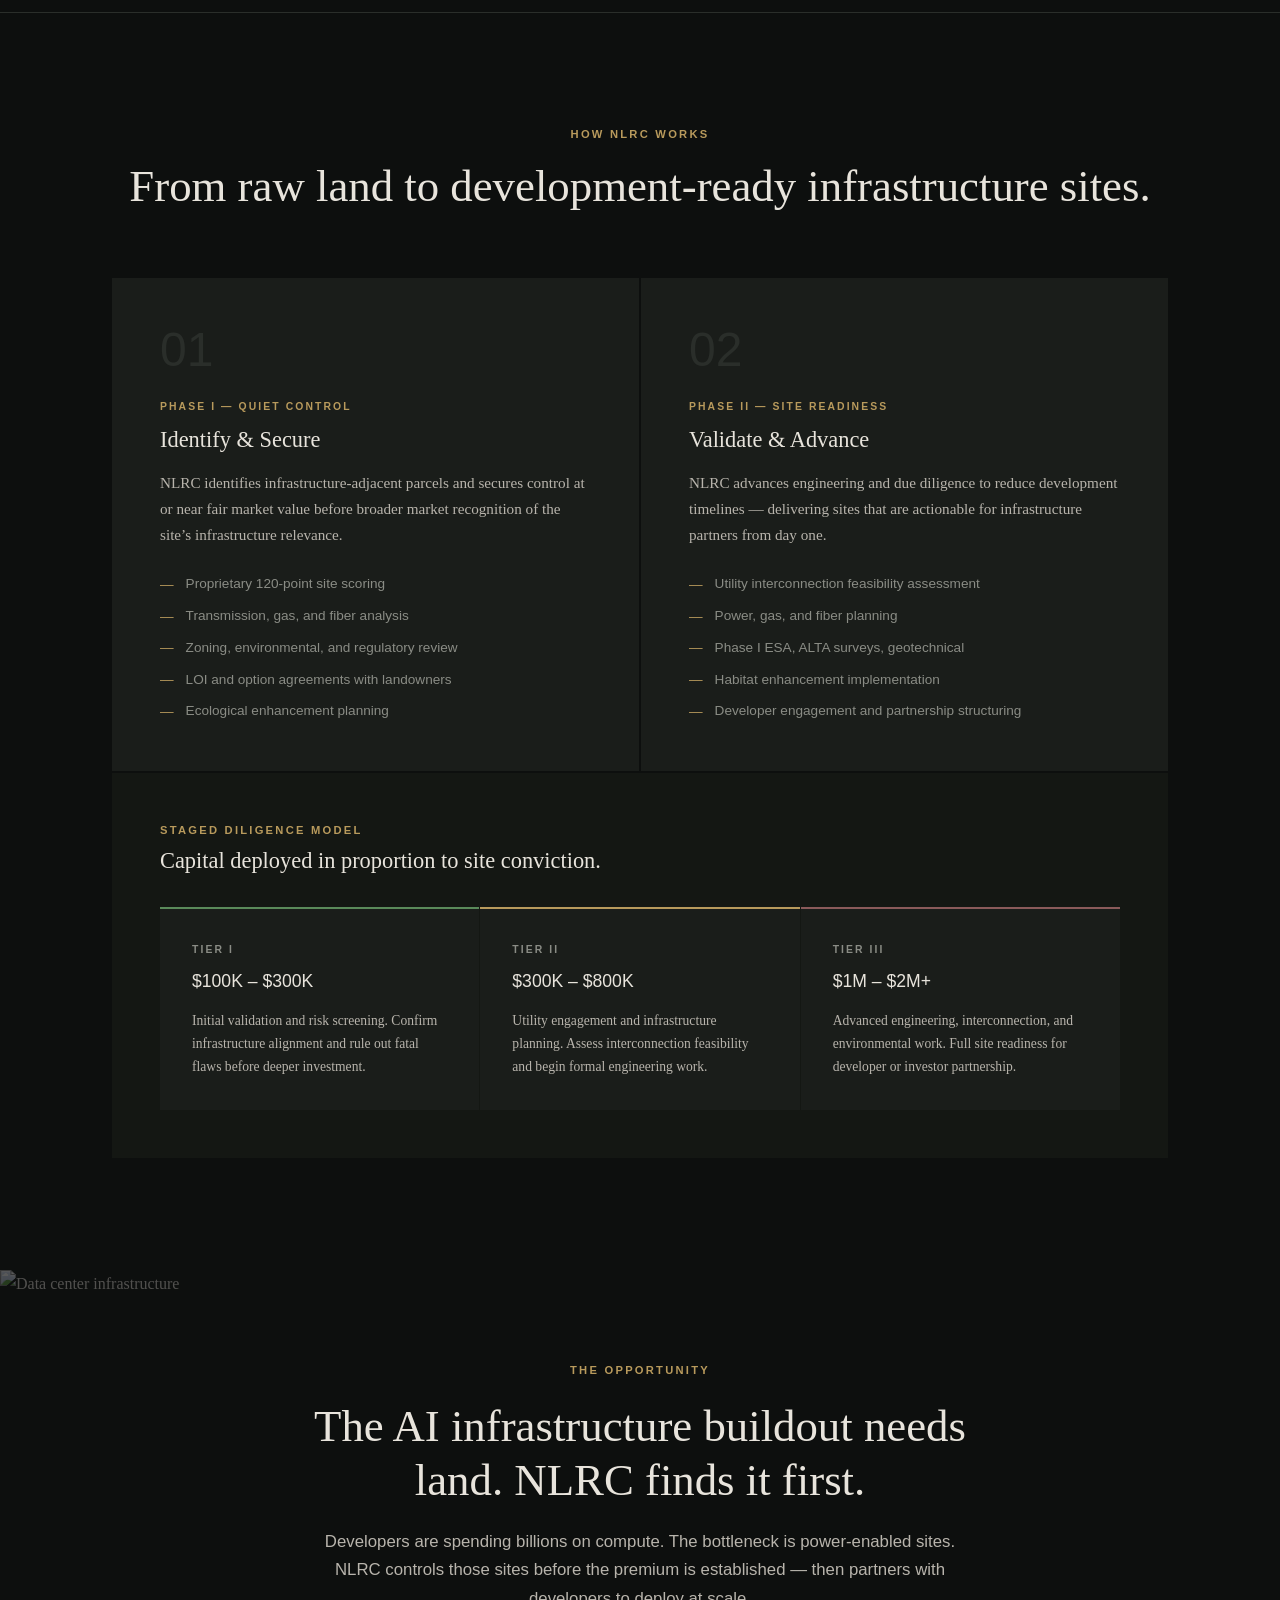
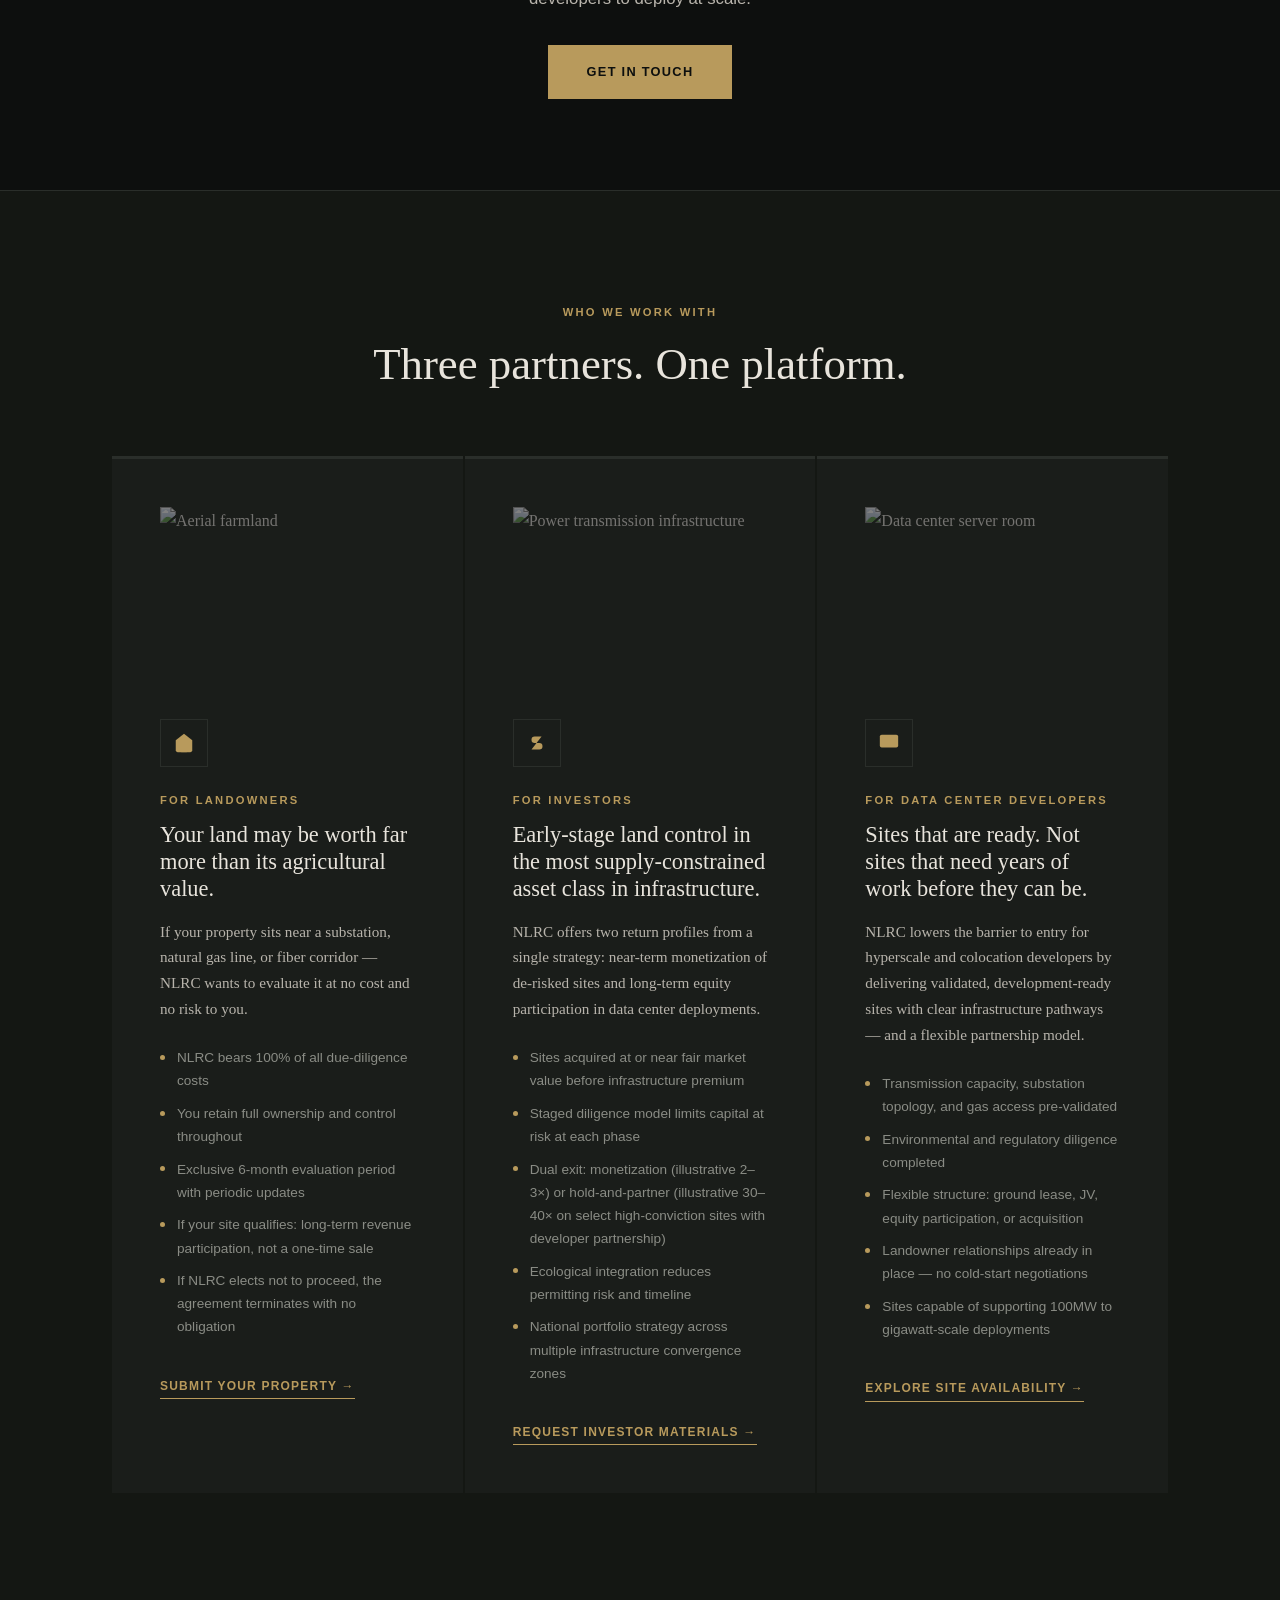
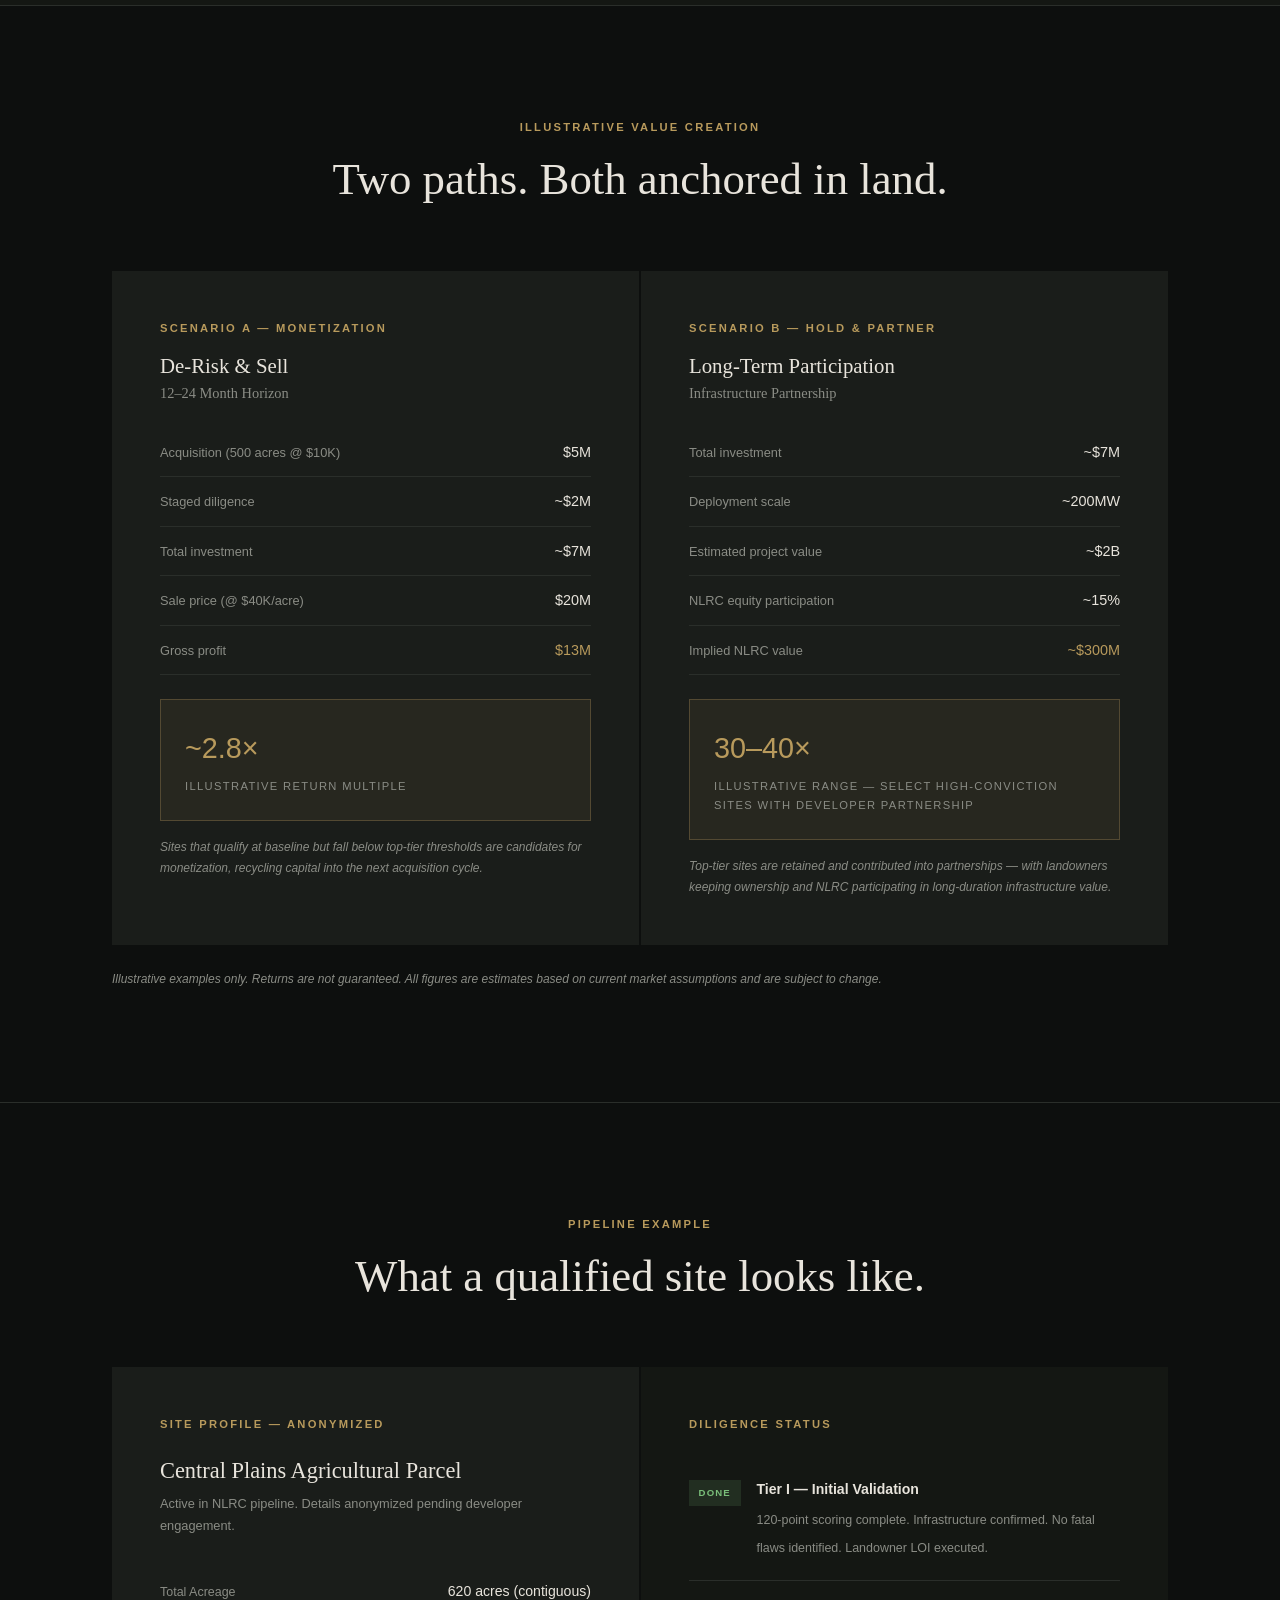
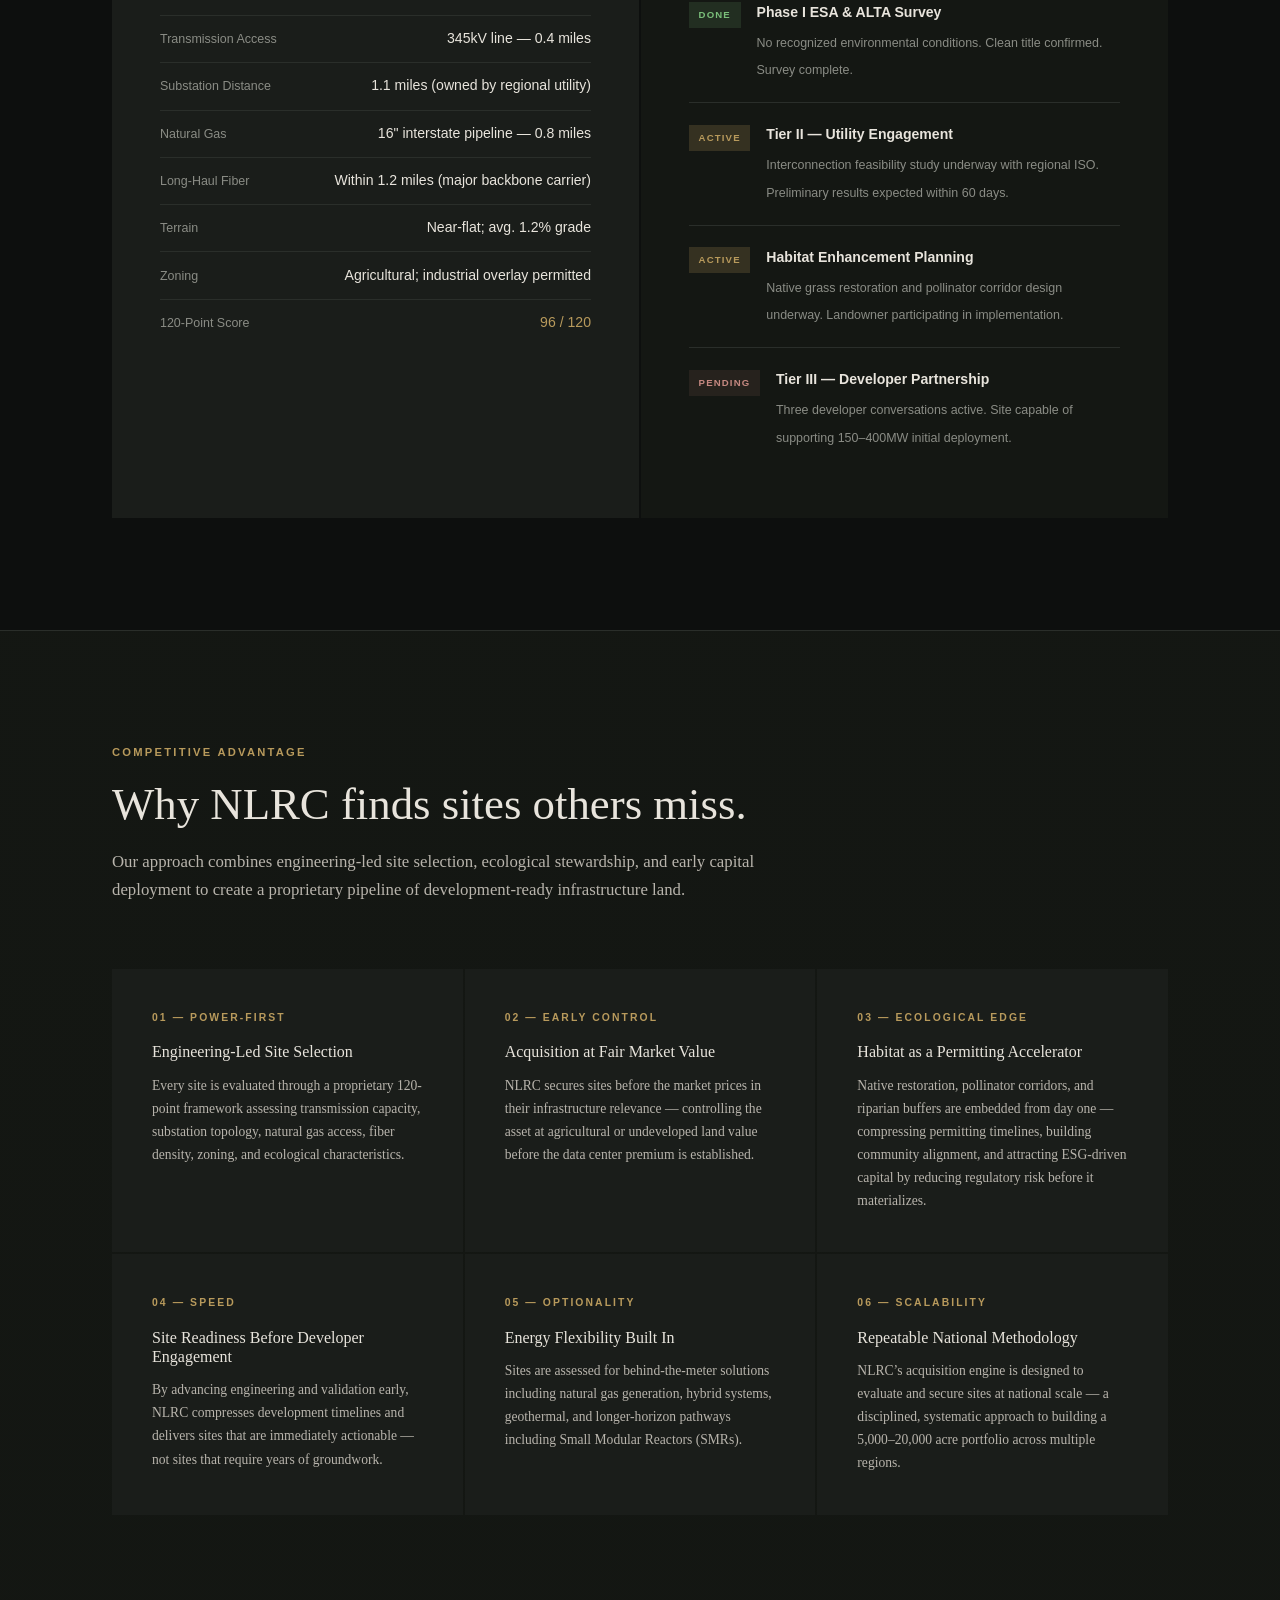
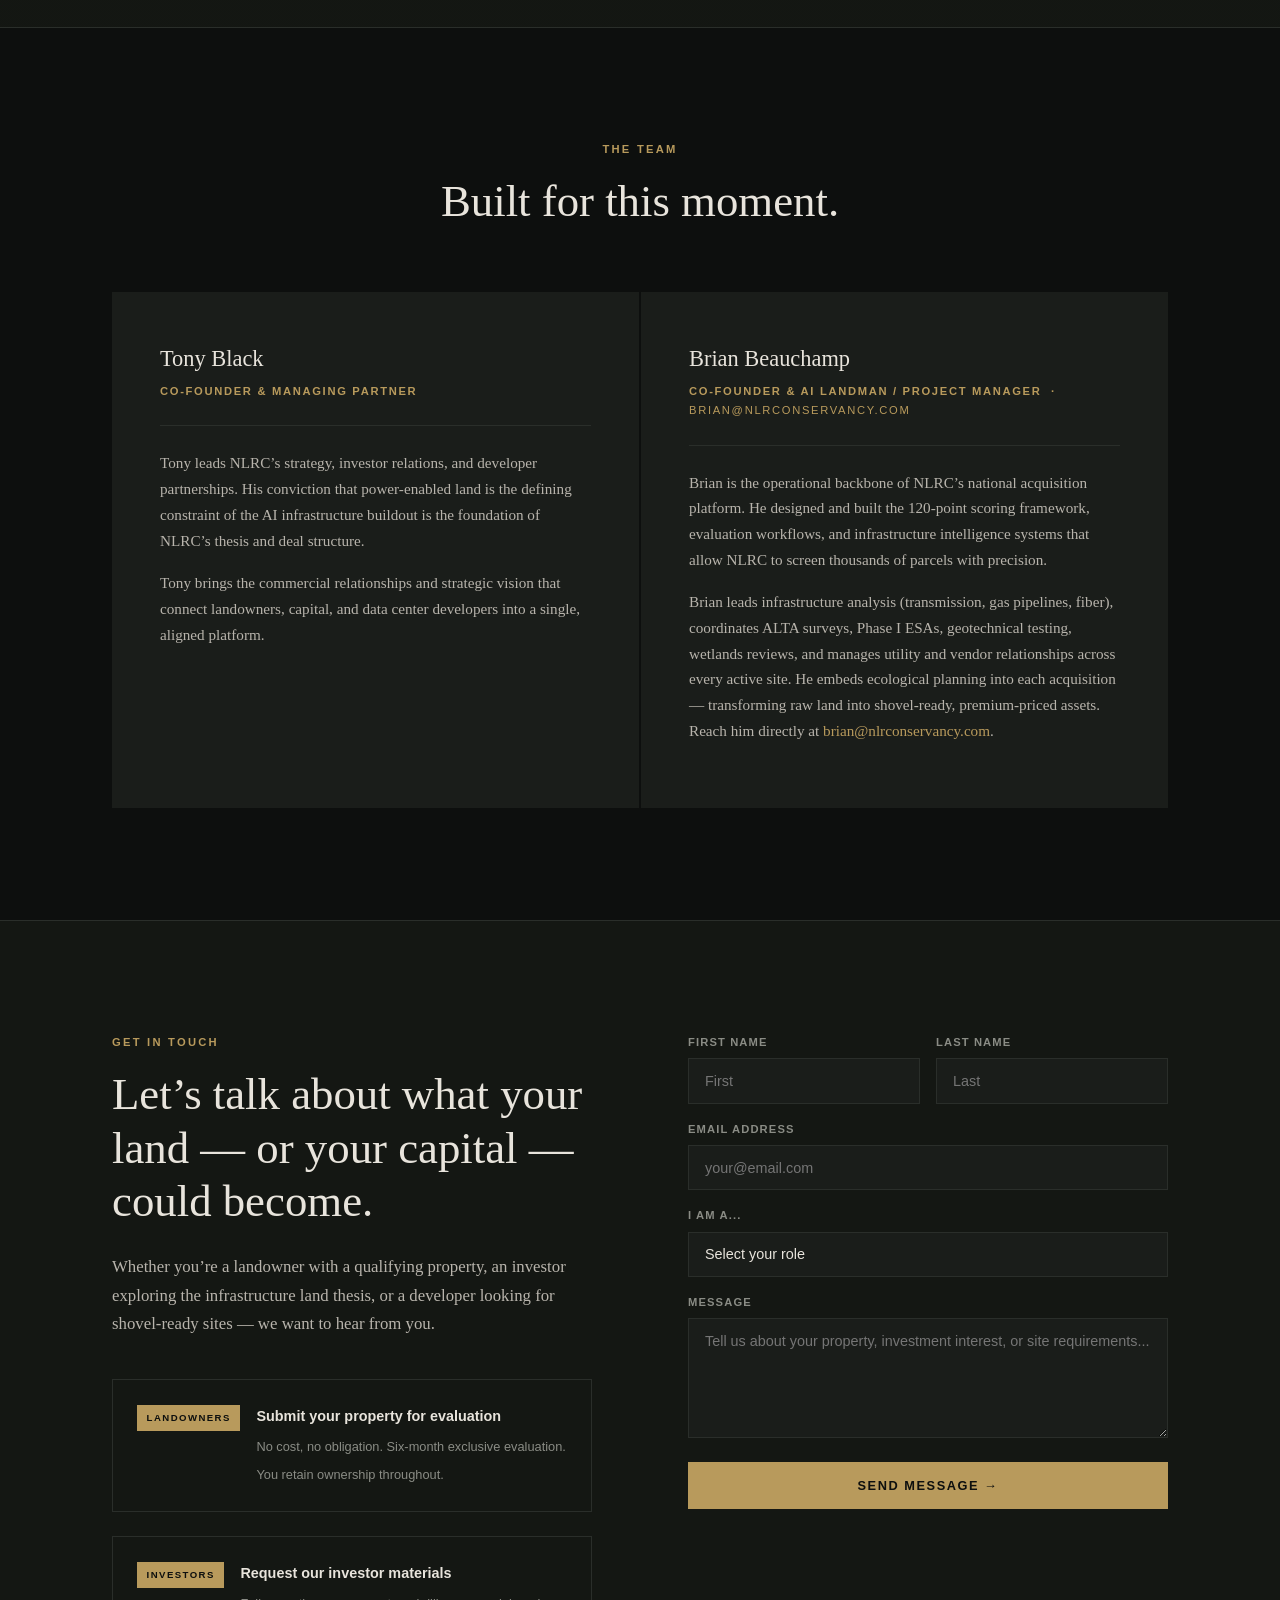
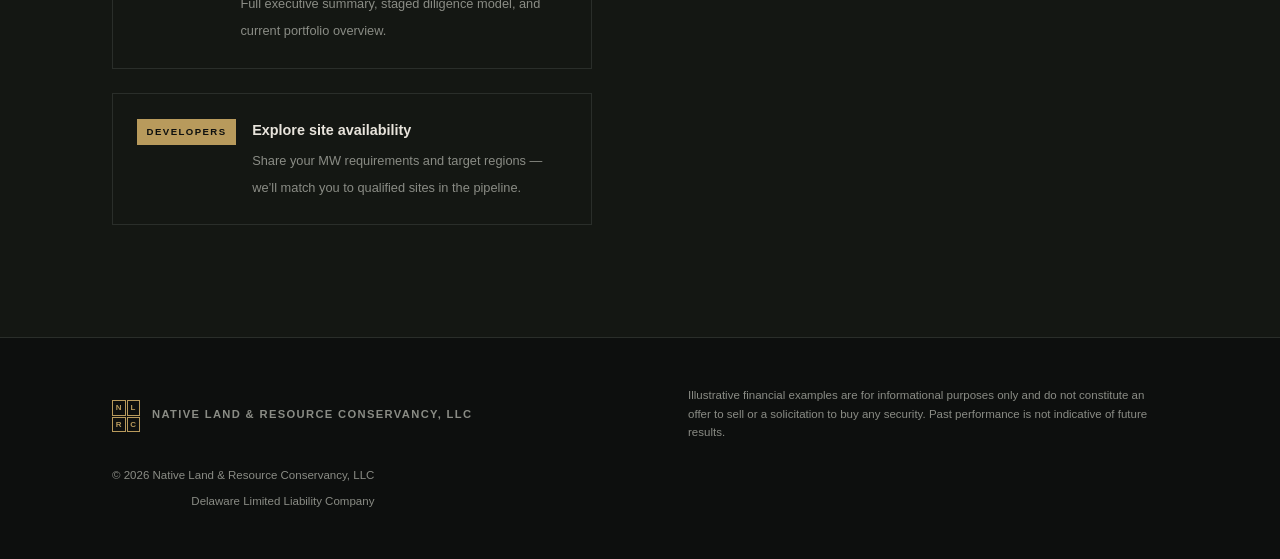
==== commit f36378d9: "new" ====
--- a/index.html
+++ b/index.html
@@ -1106,9 +1106,9 @@
 
       <div class="team-card">
         <div class="team-name">Brian Beauchamp</div>
-        <div class="team-title">Co-Founder &amp; AI Landman / Project Manager</div>
+        <div class="team-title">Co-Founder &amp; AI Landman / Project Manager &nbsp;&middot;&nbsp; <a href="mailto:brian@nlrconservancy.com" style="color:var(--gold);font-weight:400;">brian@nlrconservancy.com</a></div>
         <p>Brian is the operational backbone of NLRC&rsquo;s national acquisition platform. He designed and built the 120-point scoring framework, evaluation workflows, and infrastructure intelligence systems that allow NLRC to screen thousands of parcels with precision.</p>
-        <p>Brian leads infrastructure analysis (transmission, gas pipelines, fiber), coordinates ALTA surveys, Phase I ESAs, geotechnical testing, wetlands reviews, and manages utility and vendor relationships across every active site. He embeds ecological planning into each acquisition — transforming raw land into shovel-ready, premium-priced assets.</p>
+        <p>Brian leads infrastructure analysis (transmission, gas pipelines, fiber), coordinates ALTA surveys, Phase I ESAs, geotechnical testing, wetlands reviews, and manages utility and vendor relationships across every active site. He embeds ecological planning into each acquisition — transforming raw land into shovel-ready, premium-priced assets. Reach him directly at <a href="mailto:brian@nlrconservancy.com" style="color:var(--gold);">brian@nlrconservancy.com</a>.</p>
       </div>
 
     </div>
@@ -1152,7 +1152,7 @@
         </div>
       </div>
       <div class="contact-right">
-        <form onsubmit="handleSubmit(event)">
+        <form action="https://formspree.io/f/xykadjok" method="POST">
           <div class="form-row">
             <div class="form-group">
               <label for="fname">First Name</label>
@@ -1209,19 +1209,7 @@
 </footer>
 
 <script>
-  function handleSubmit(e) {
-    e.preventDefault();
-    const btn = e.target.querySelector('.btn-submit');
-    btn.textContent = 'Message Sent ✓';
-    btn.style.background = '#5a8a5a';
-    btn.disabled = true;
-    setTimeout(() => {
-      btn.textContent = 'Send Message →';
-      btn.style.background = '';
-      btn.disabled = false;
-      e.target.reset();
-    }, 4000);
-  }
+  // Form is handled by Formspree (action attribute on <form>)
 
   // Smooth active nav highlighting
   const sections = document.querySelectorAll('section[id]');
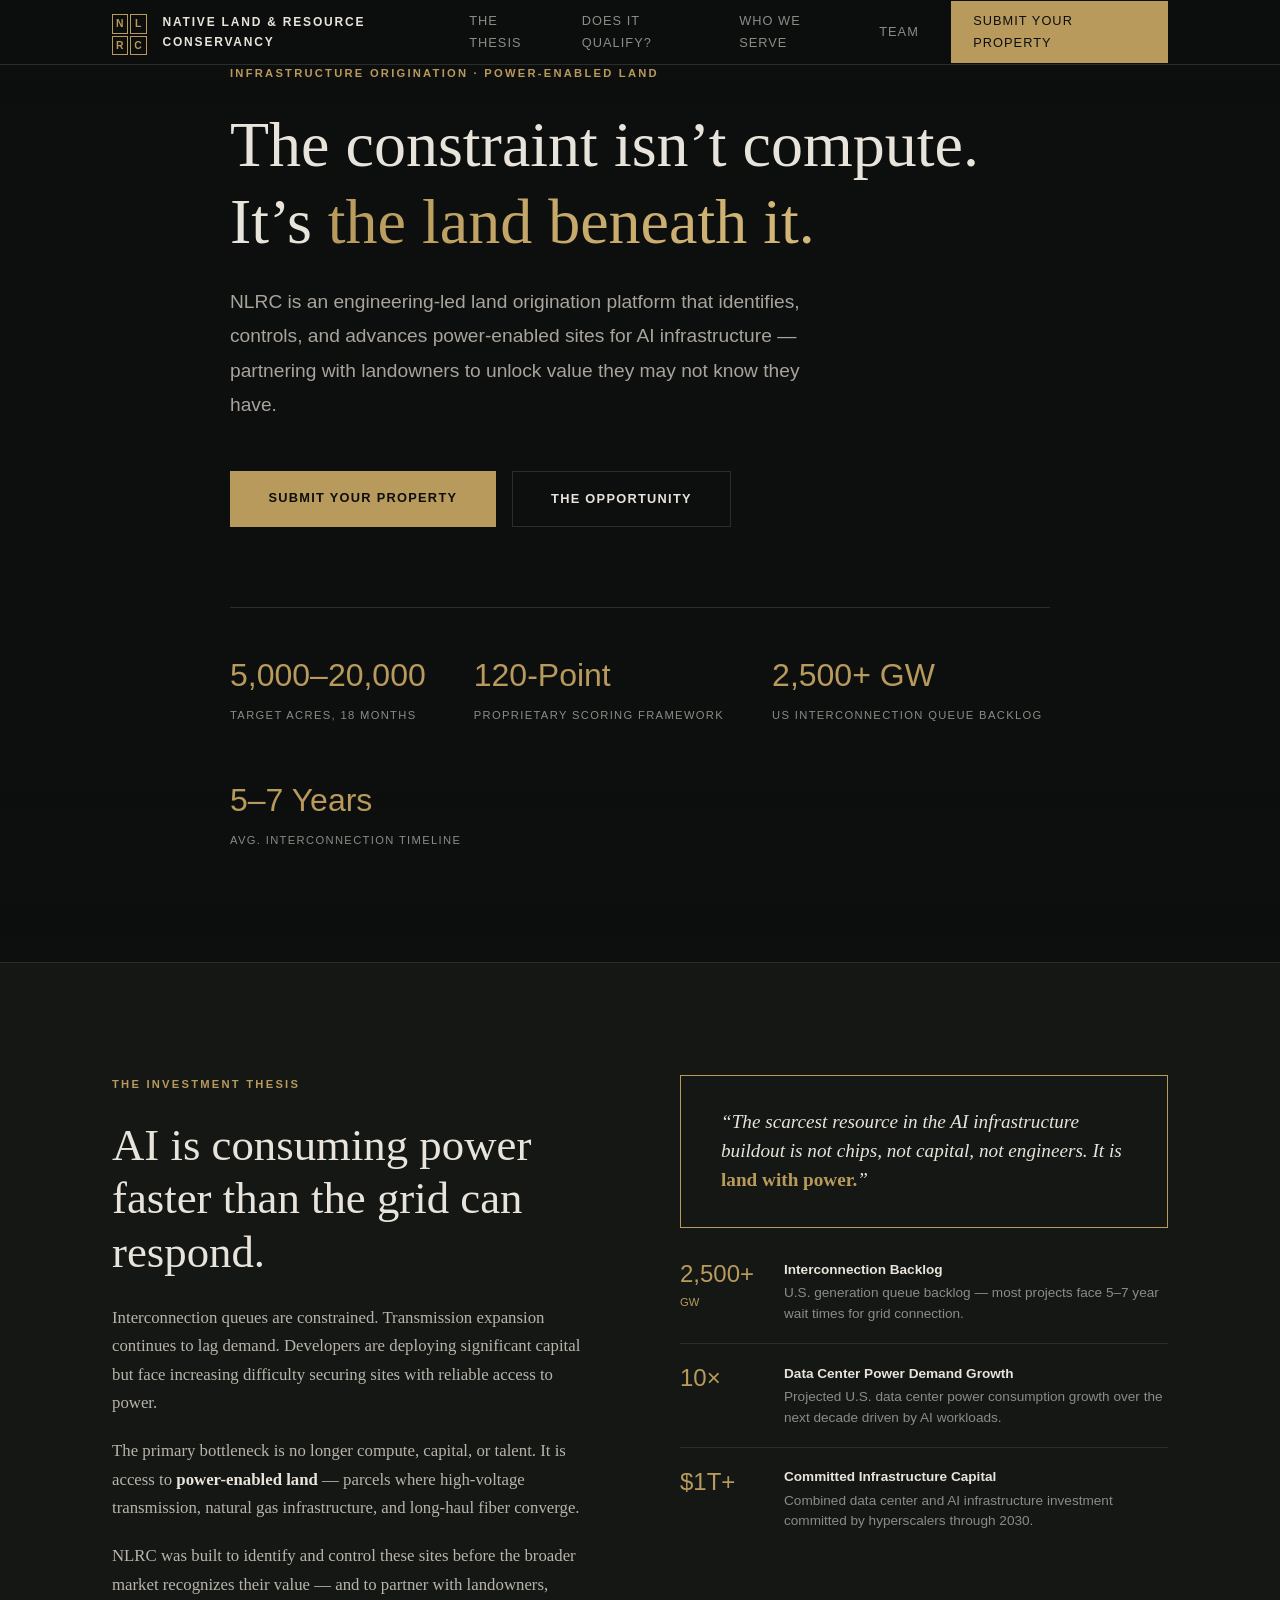
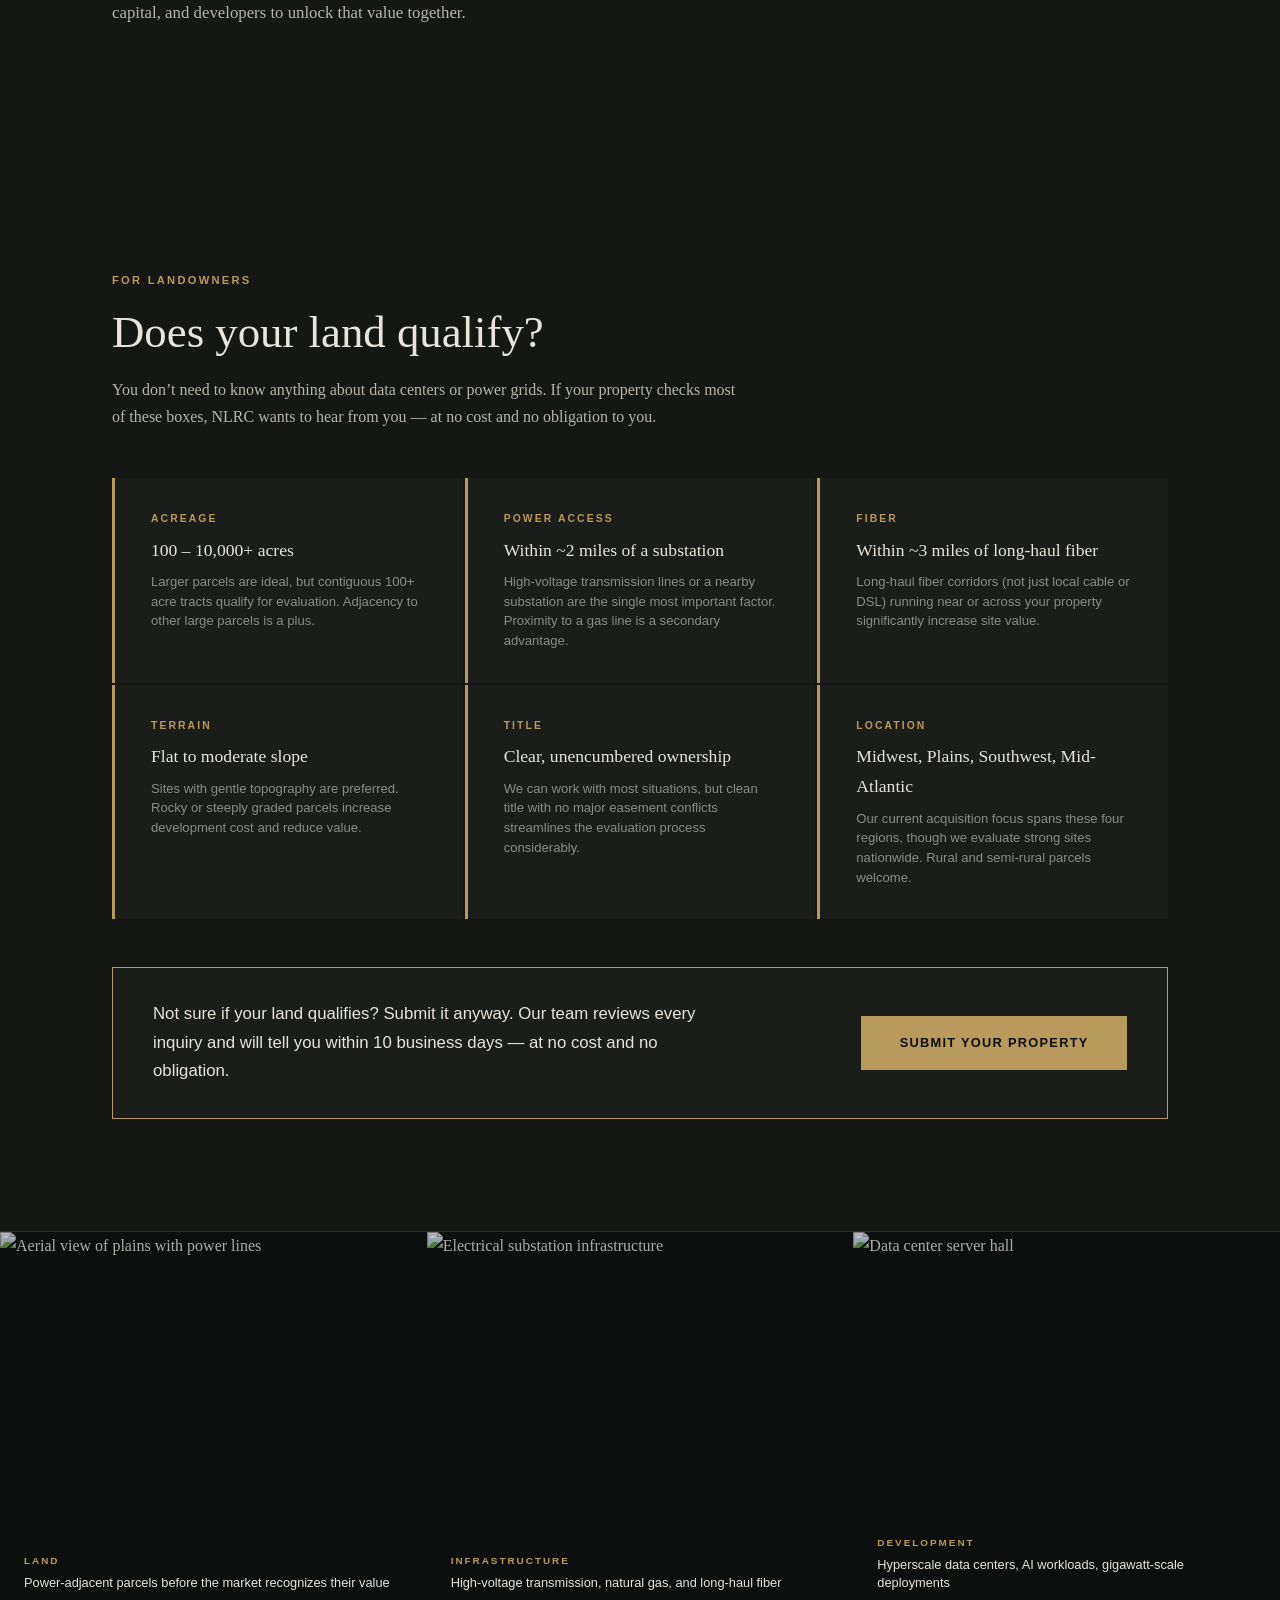
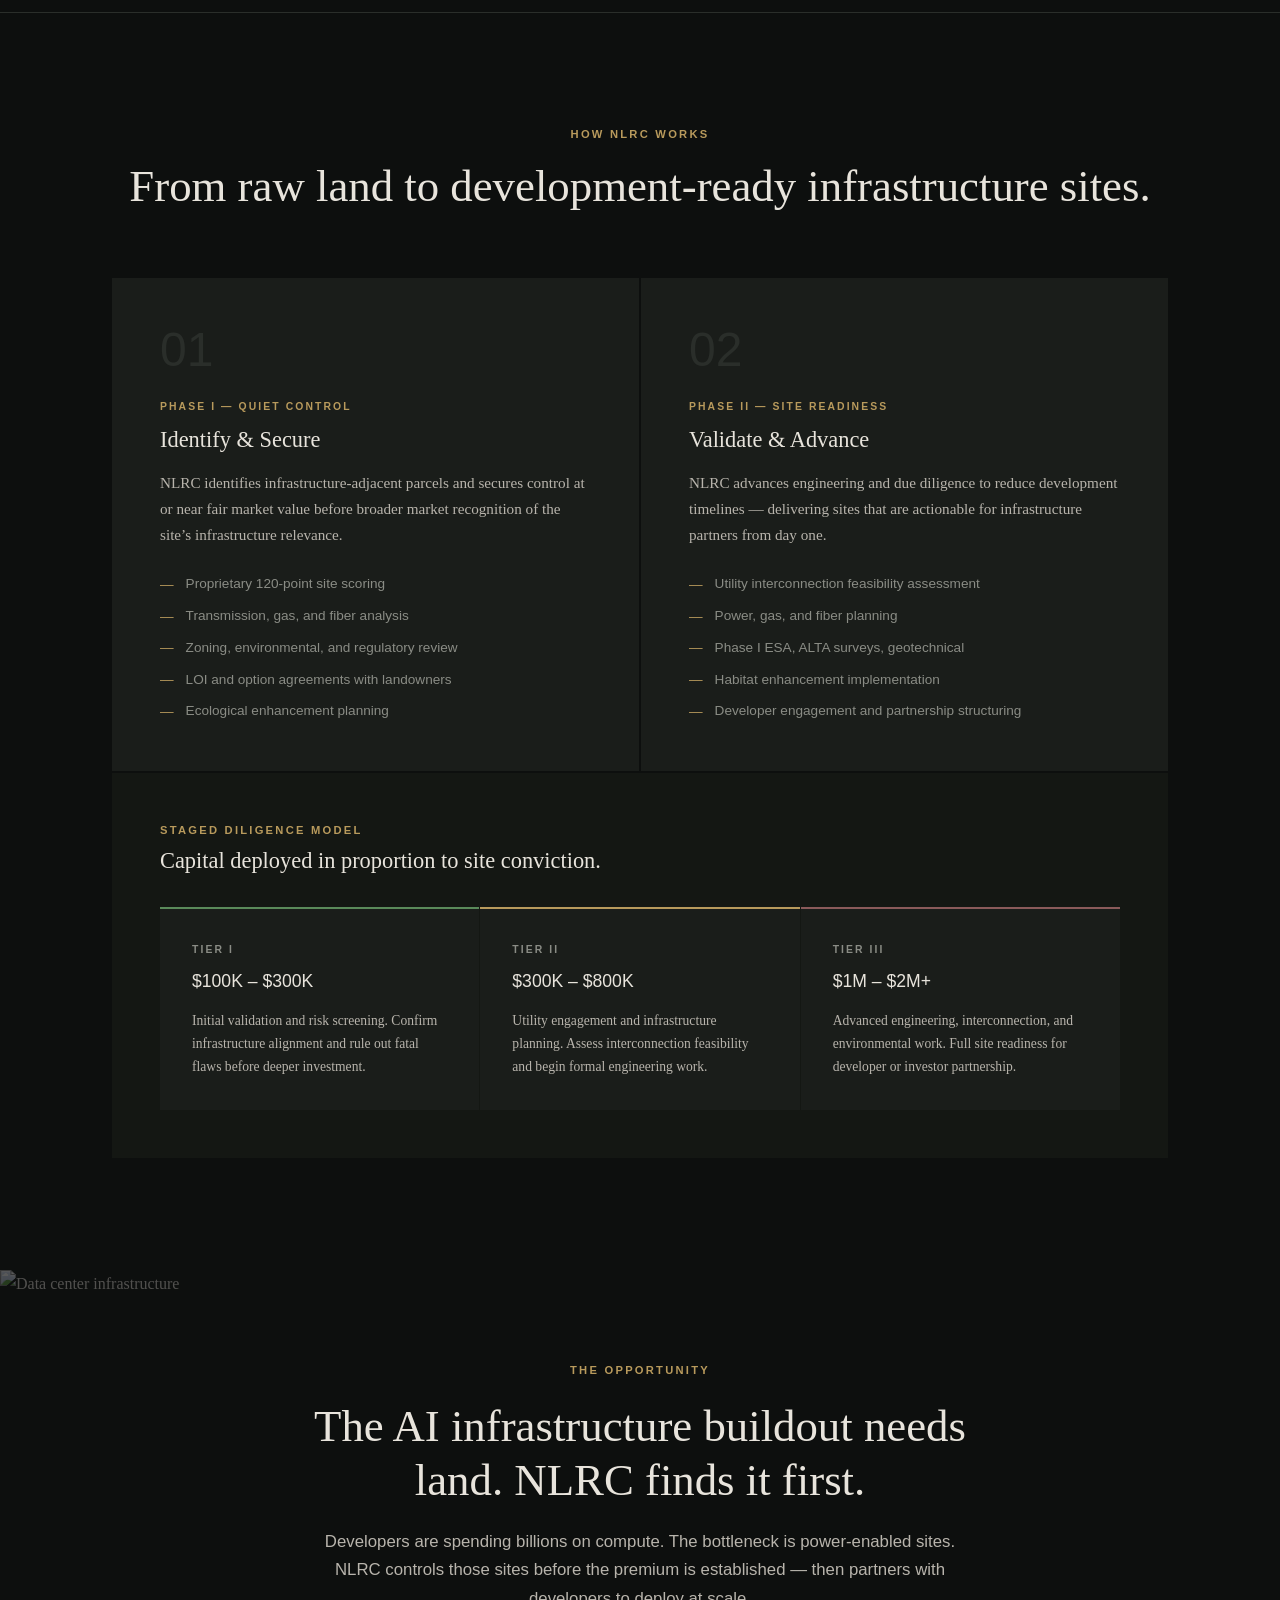
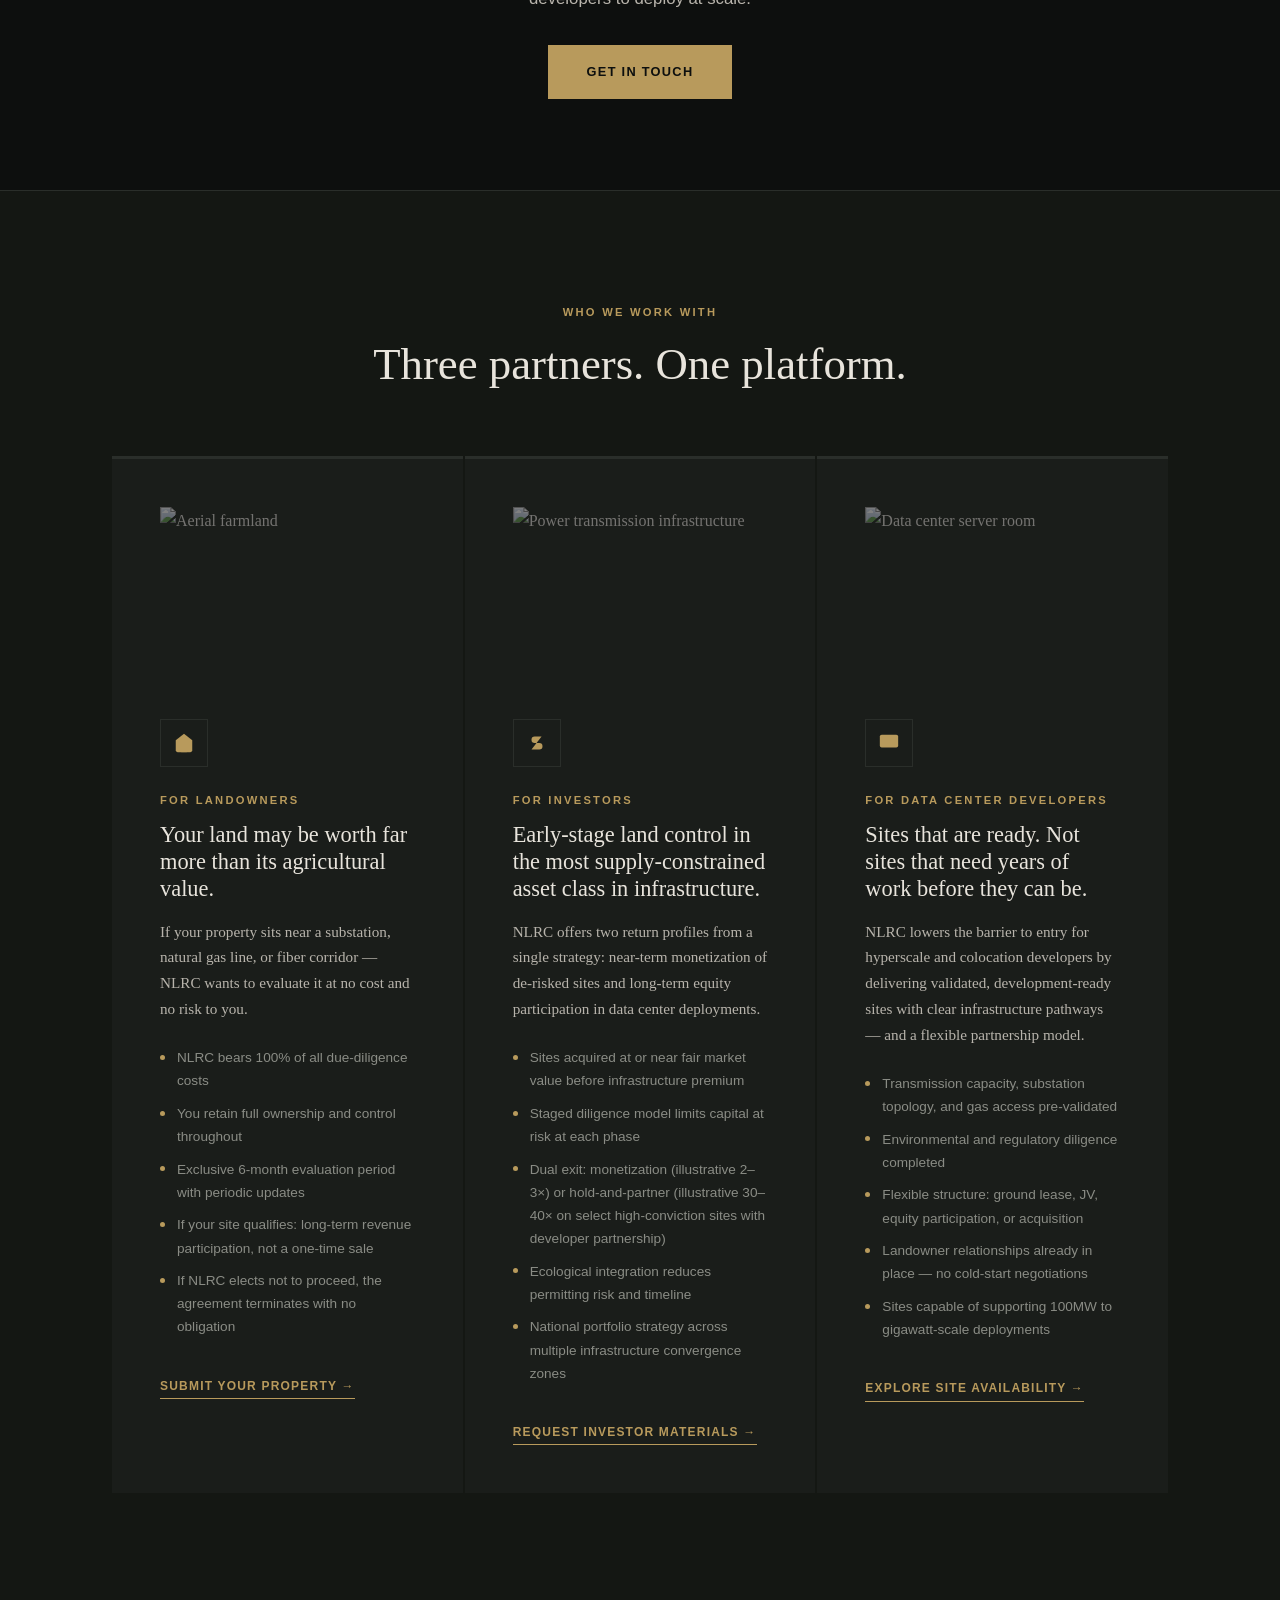
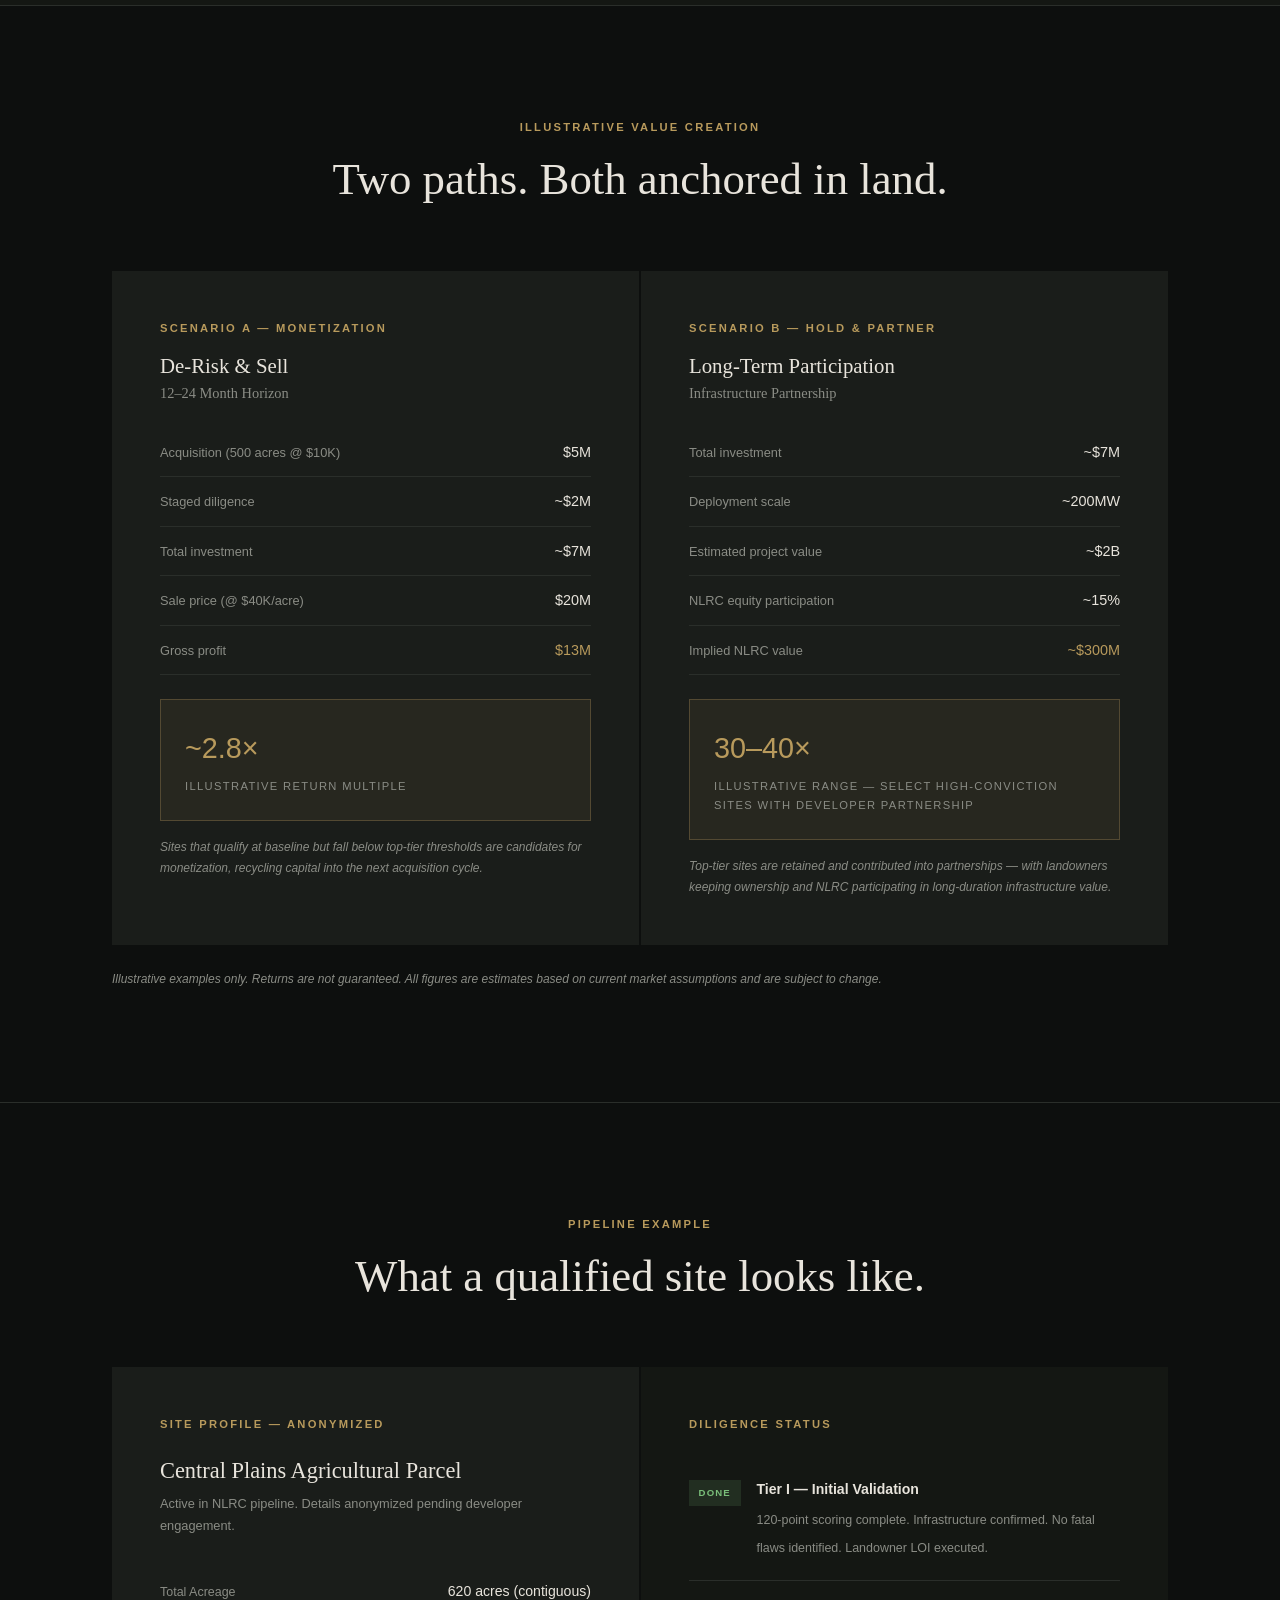
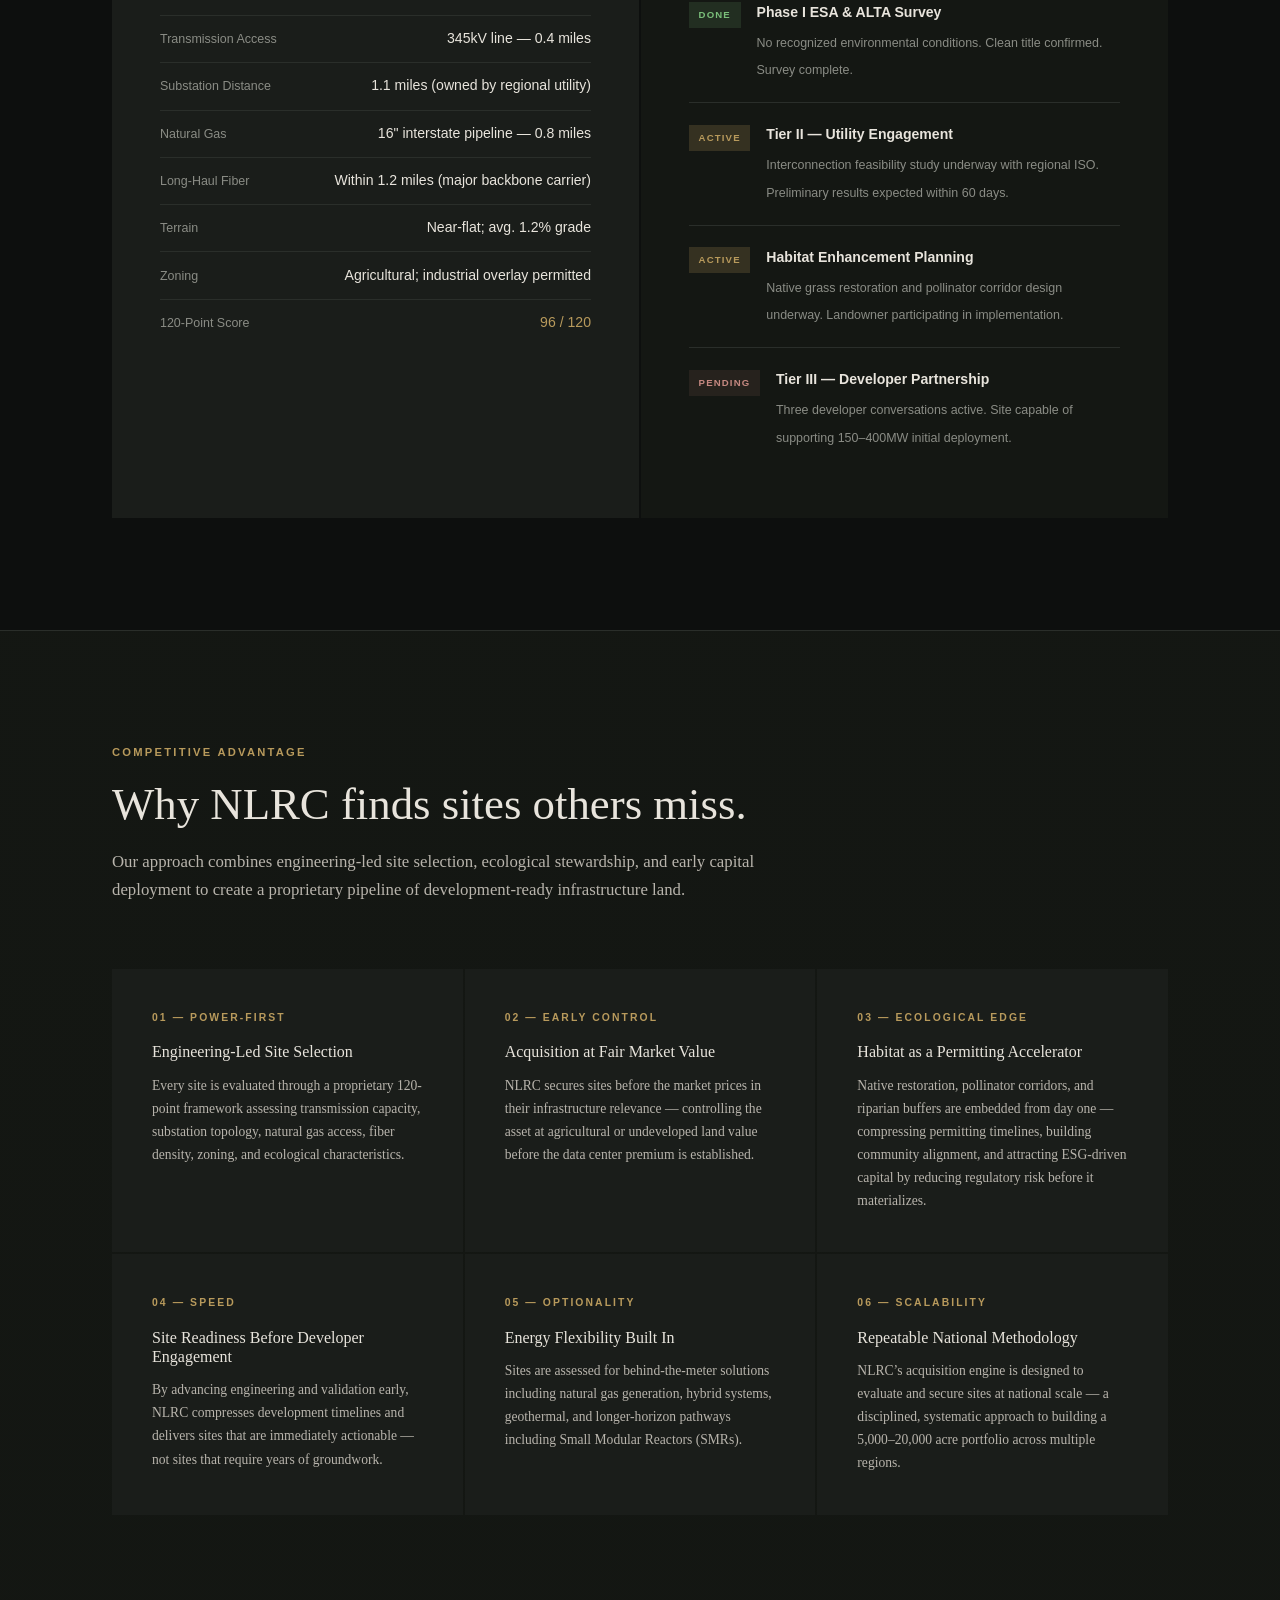
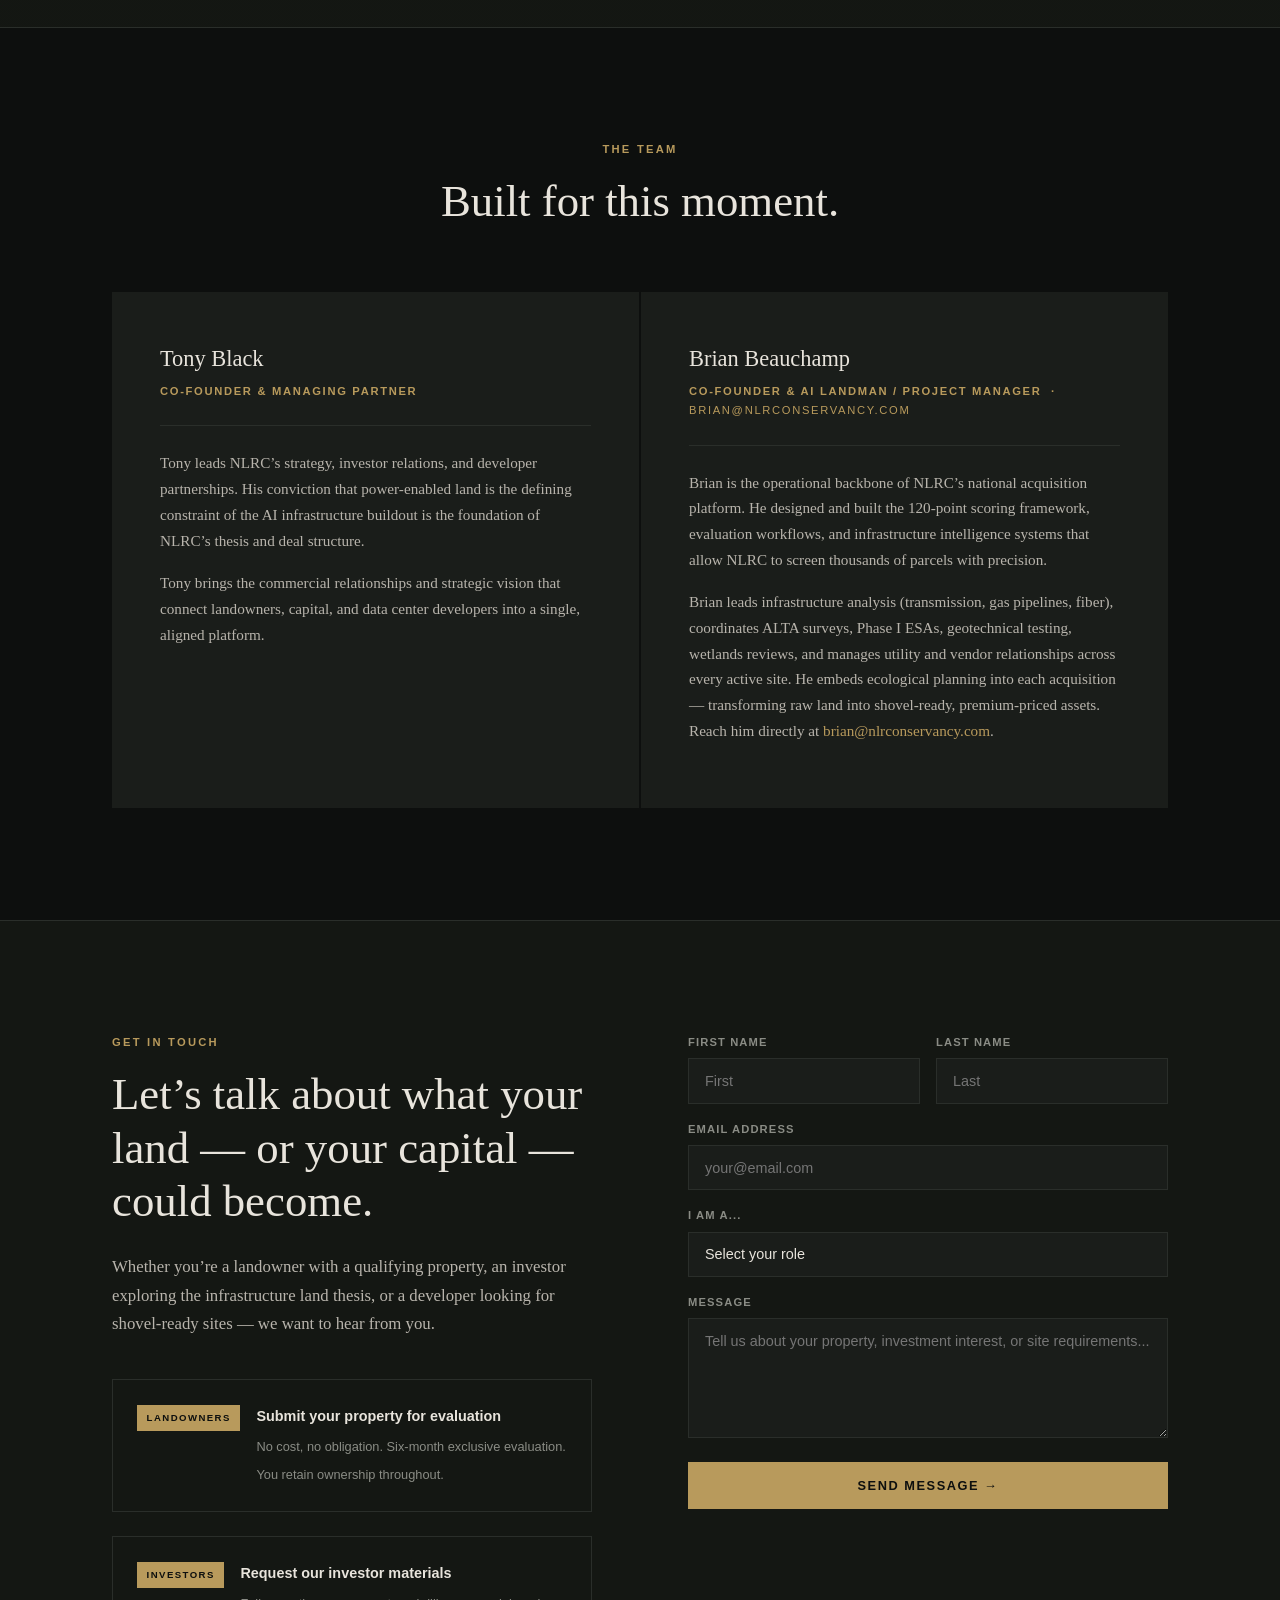
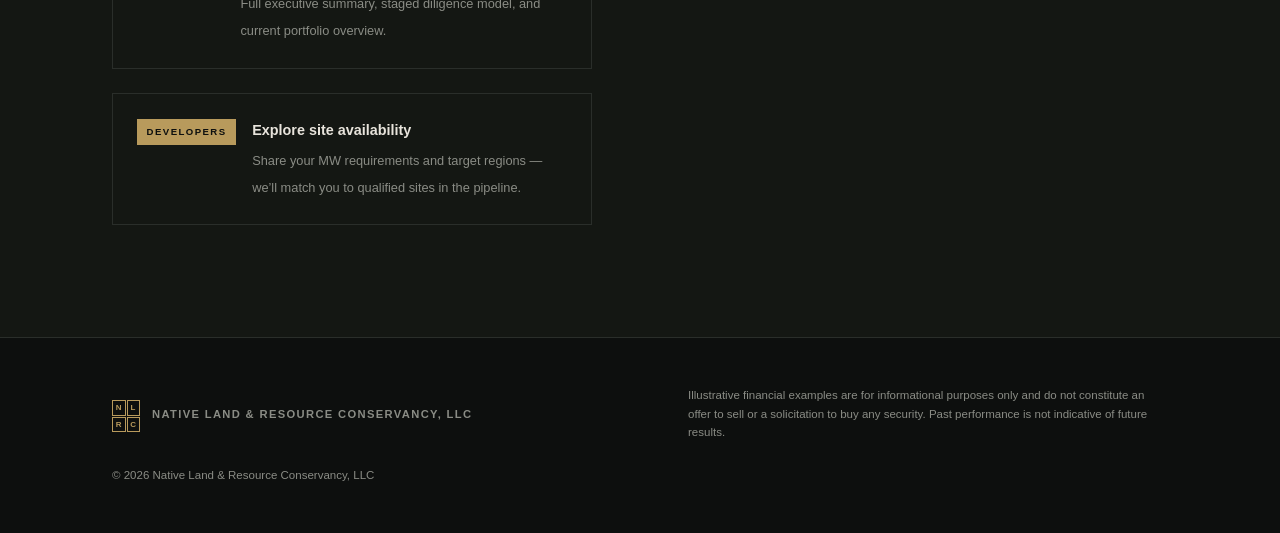
==== commit 1fd72bdf: "delaware" ====
--- a/index.html
+++ b/index.html
@@ -1202,8 +1202,7 @@
     </div>
     <p class="footer-note">Illustrative financial examples are for informational purposes only and do not constitute an offer to sell or a solicitation to buy any security. Past performance is not indicative of future results.</p>
     <div class="footer-right">
-      <div style="margin-bottom:0.4rem">&copy; 2026 Native Land &amp; Resource Conservancy, LLC</div>
-      <div>Delaware Limited Liability Company</div>
+      <div>&copy; 2026 Native Land &amp; Resource Conservancy, LLC</div>
     </div>
   </div>
 </footer>
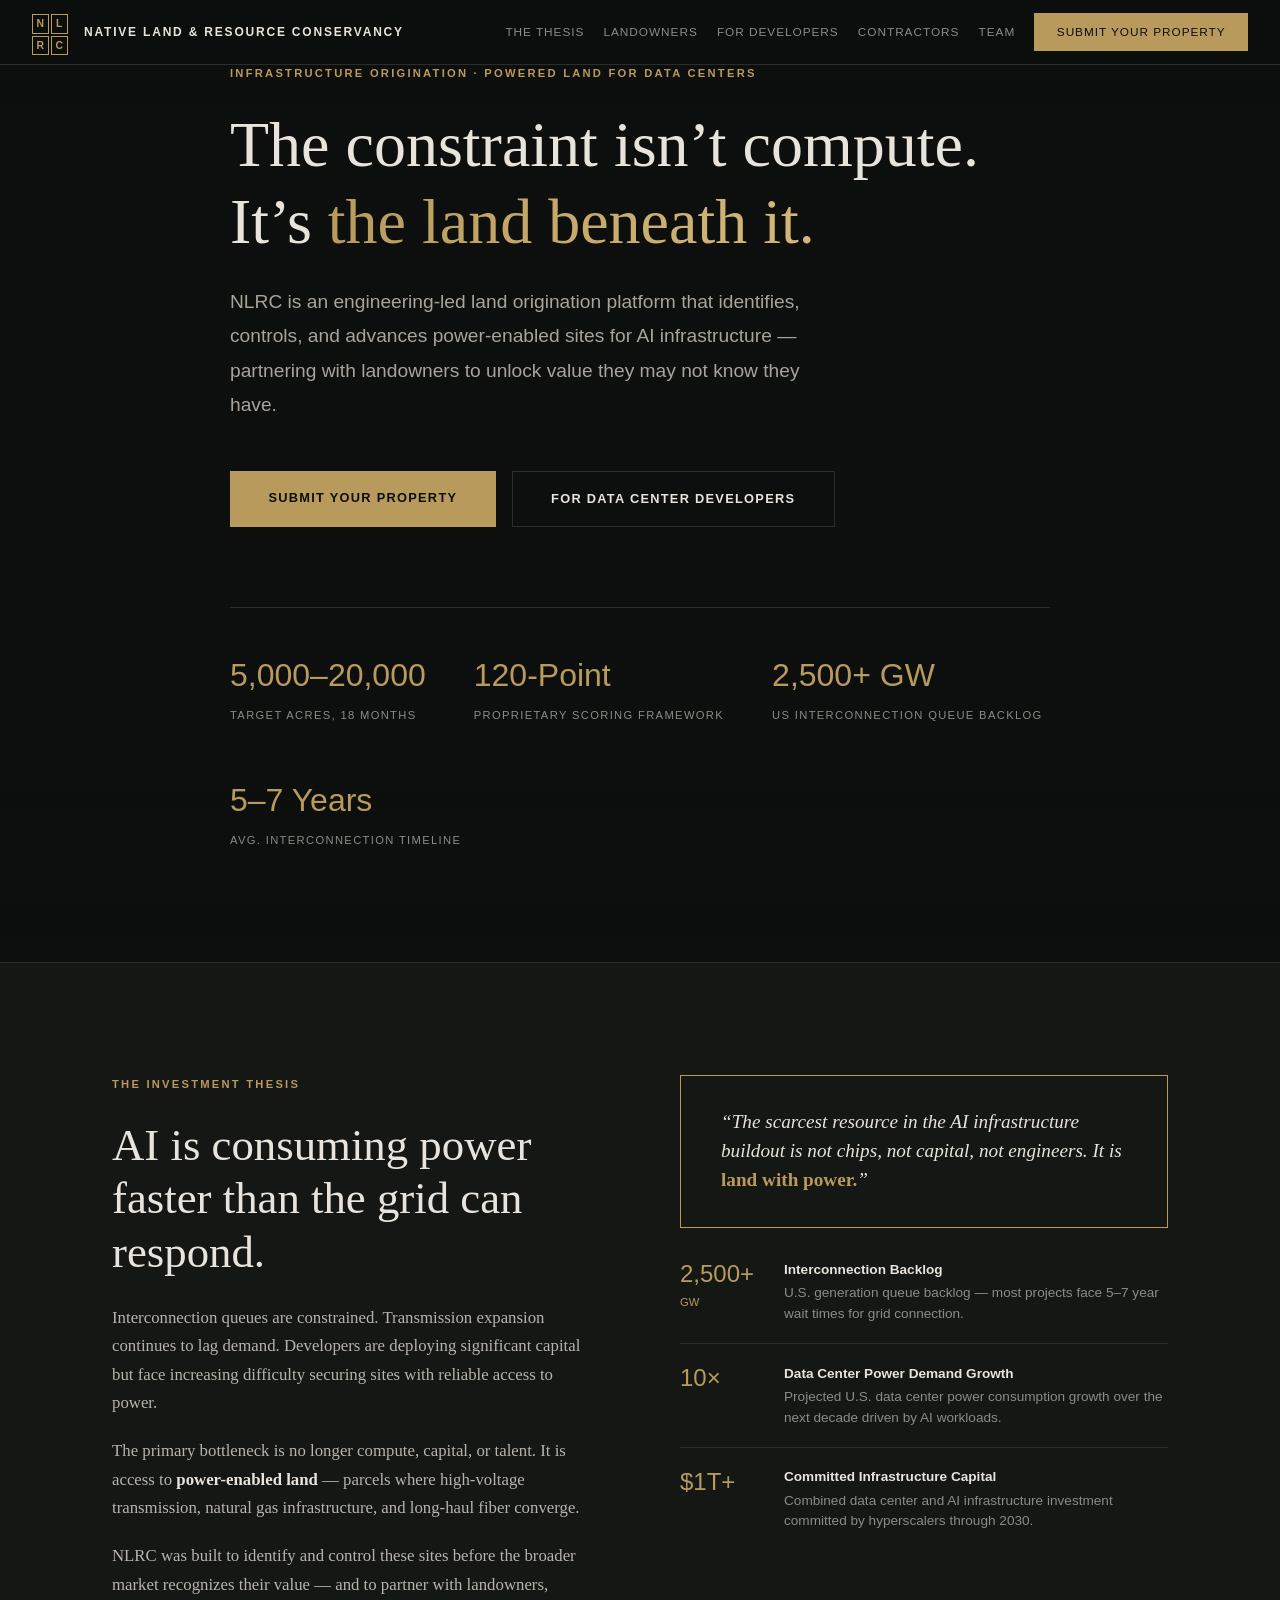
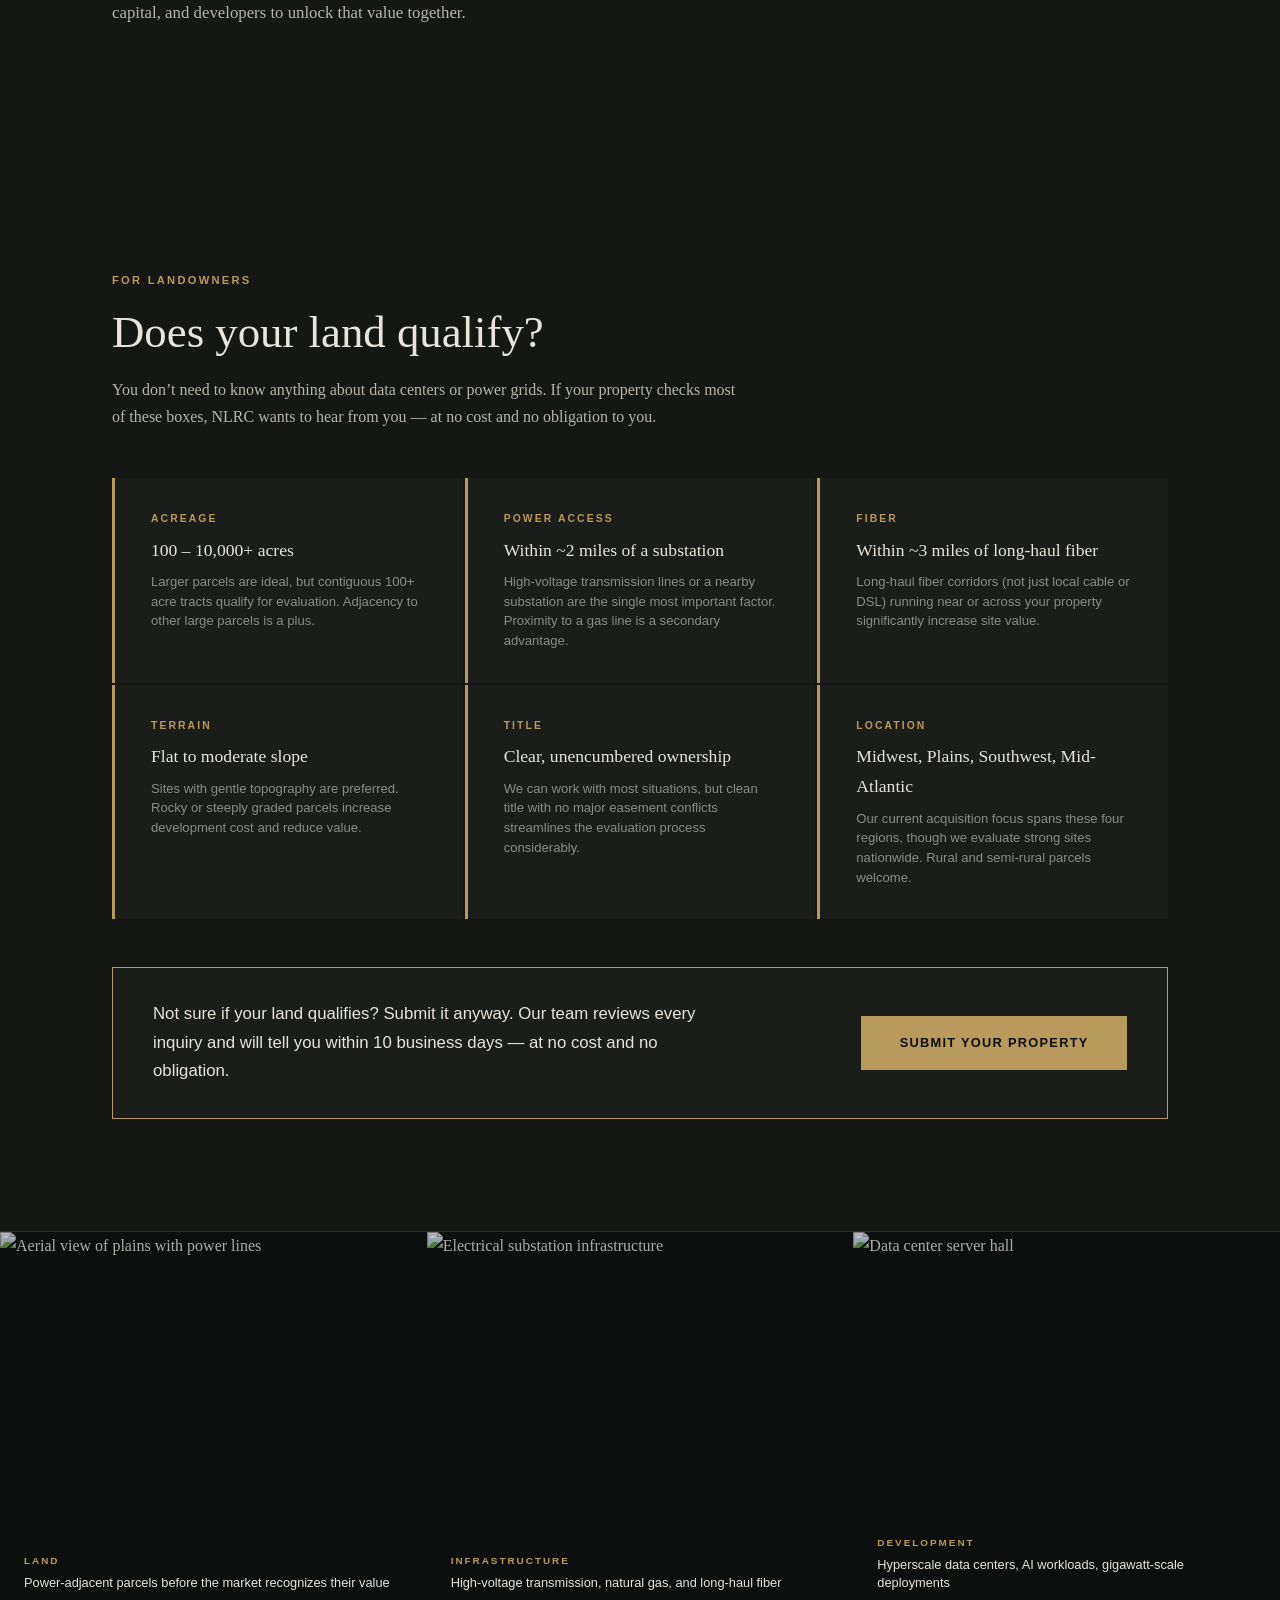
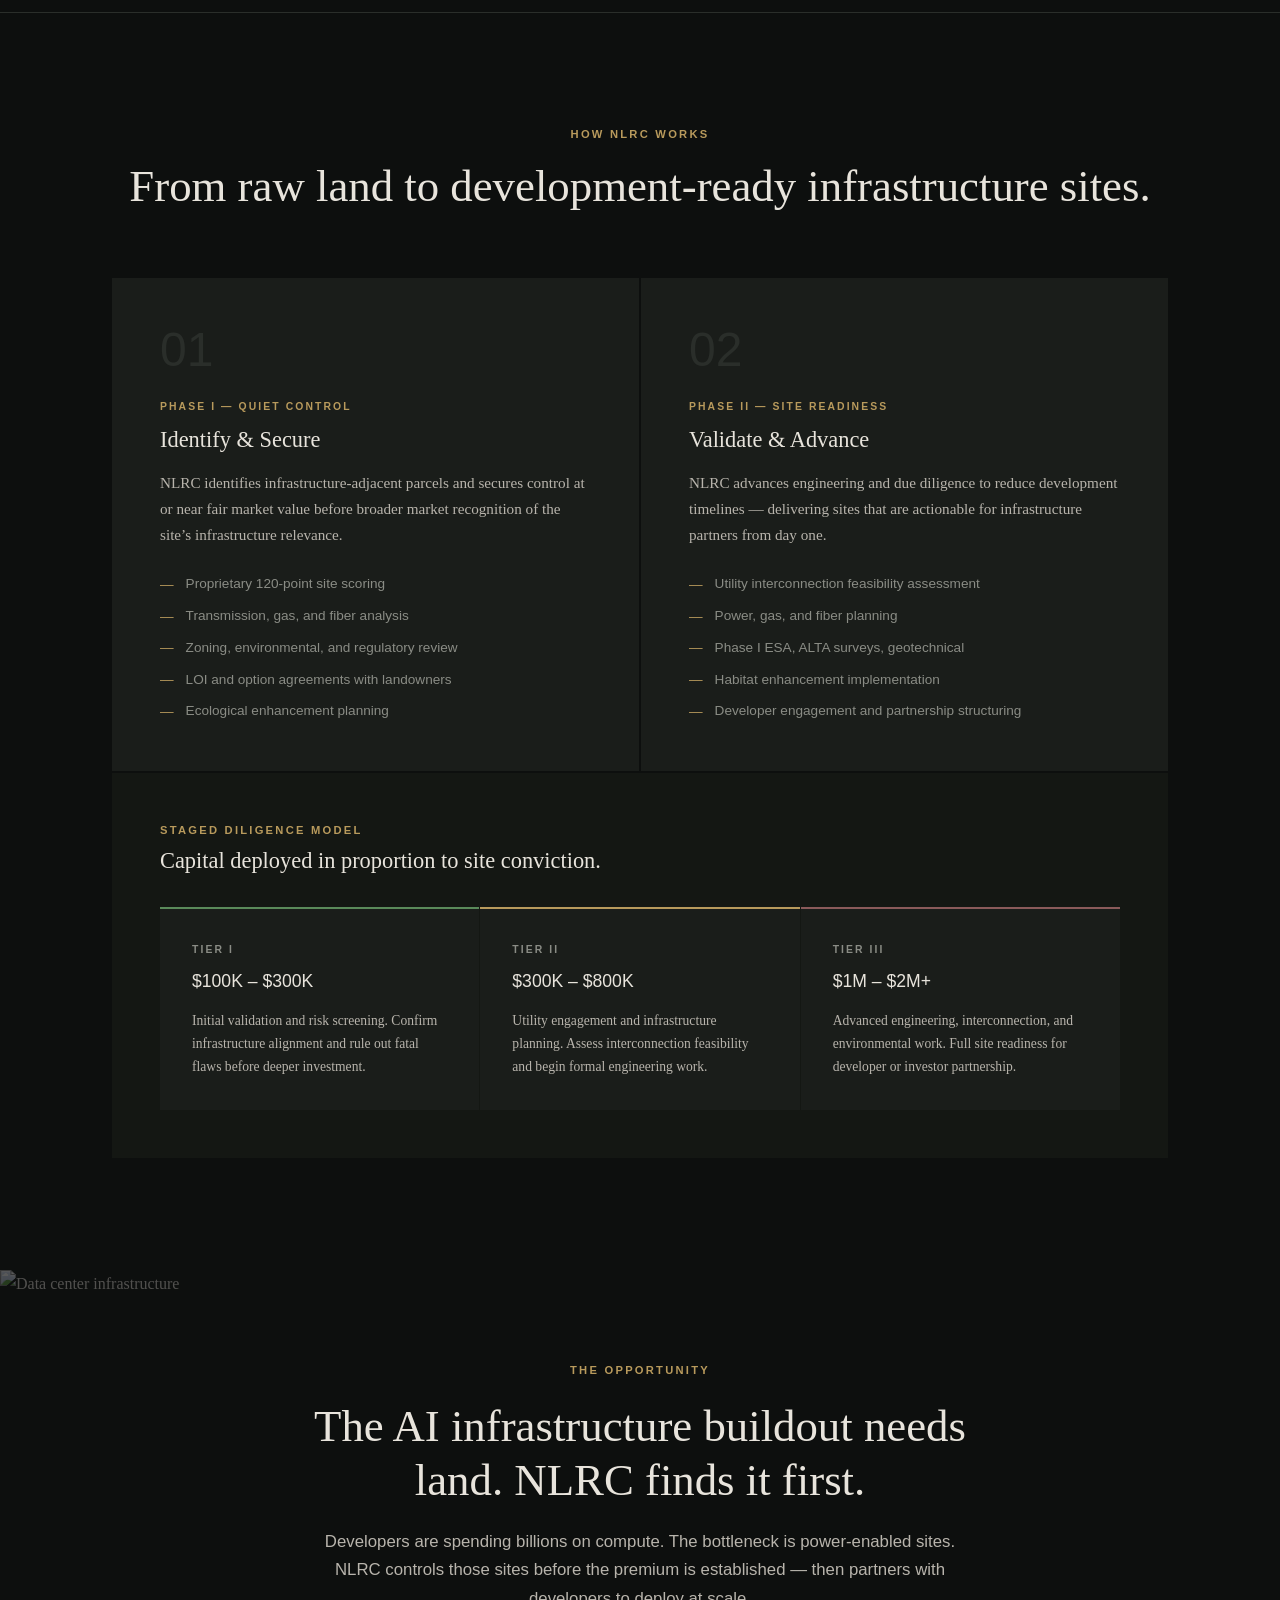
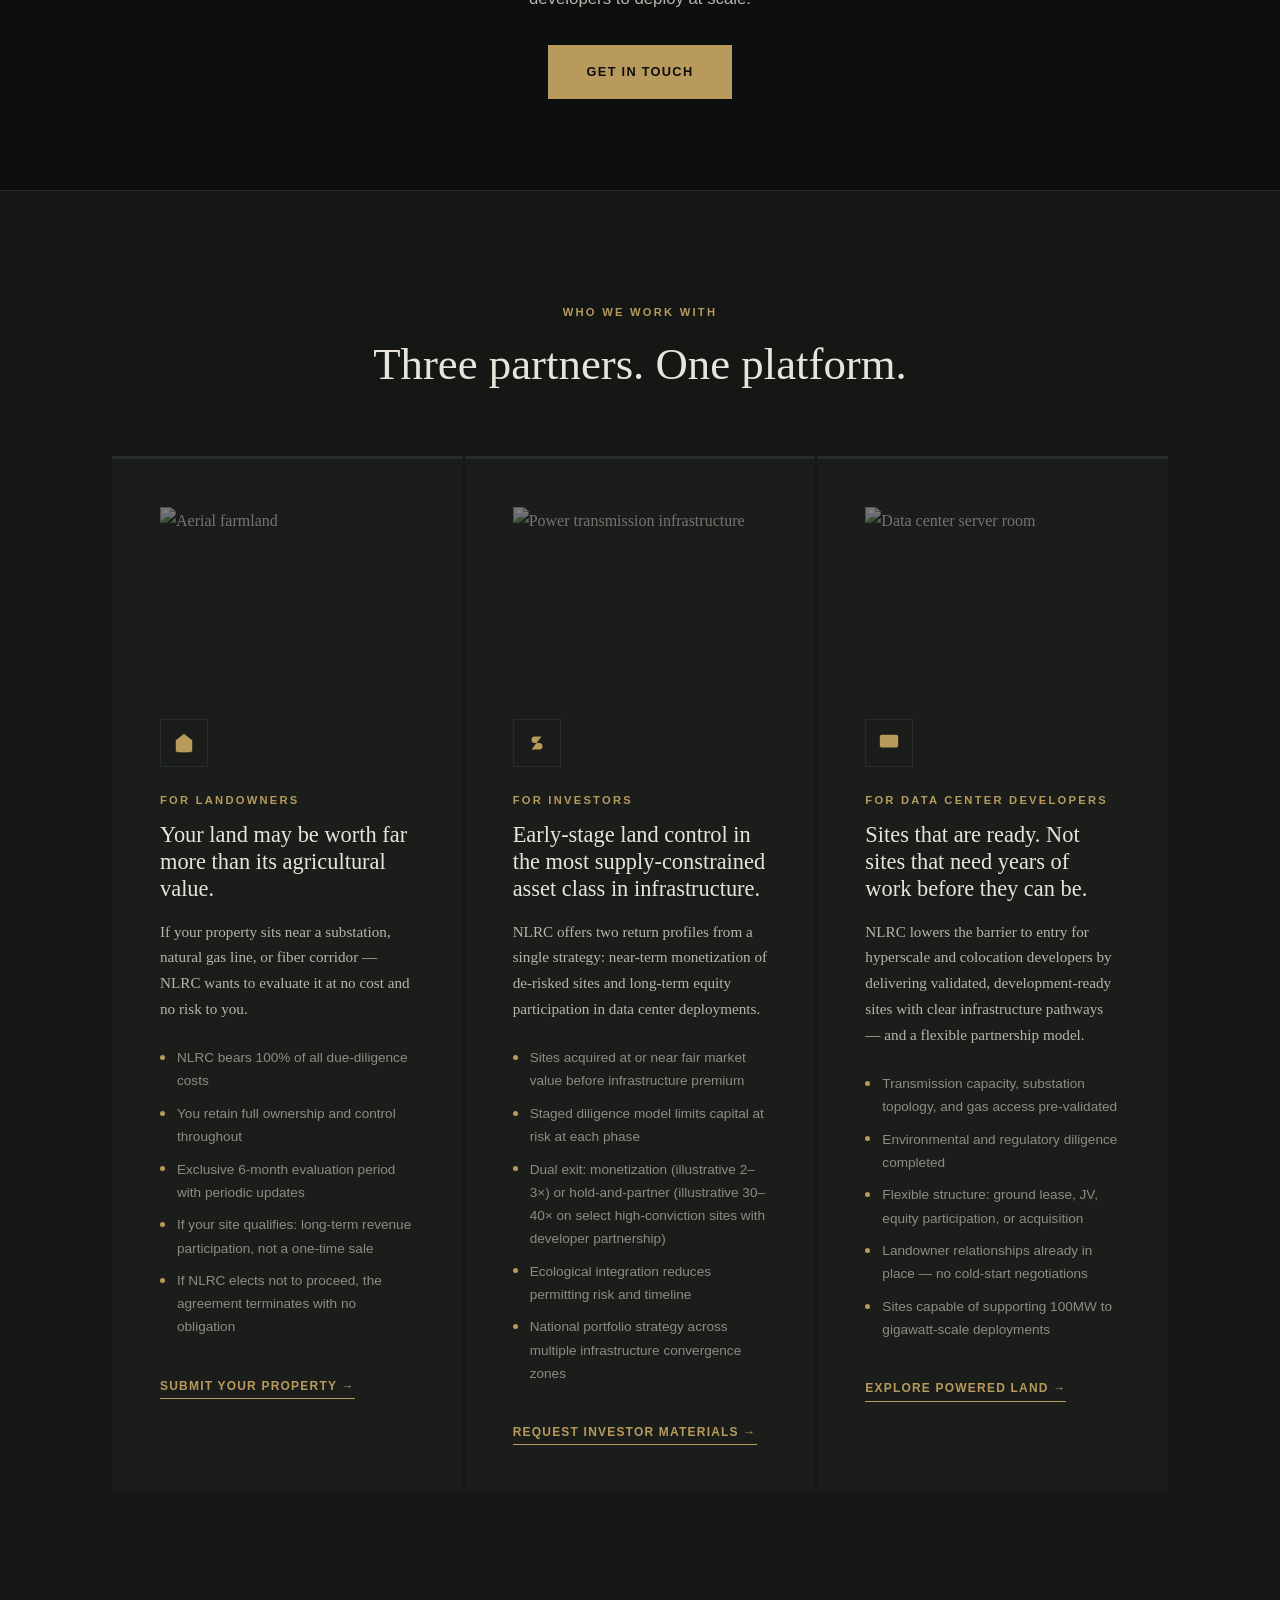
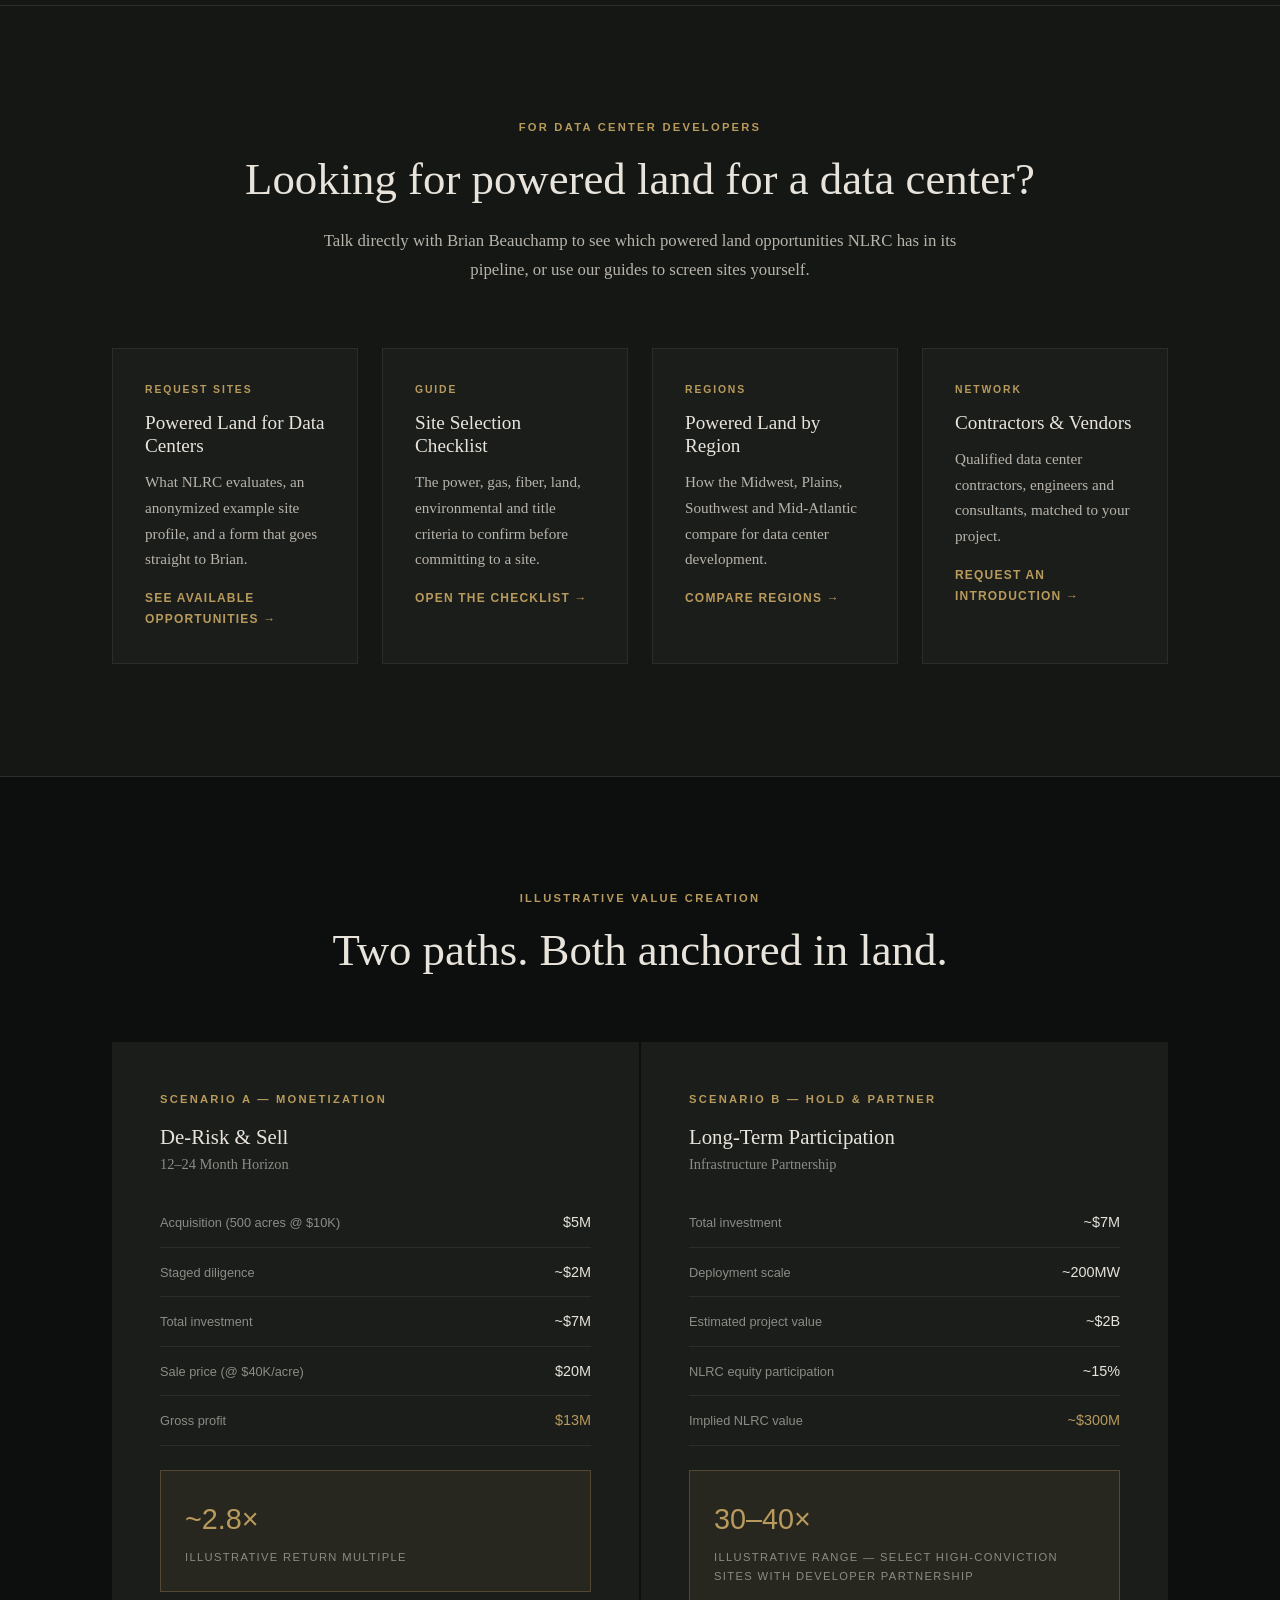
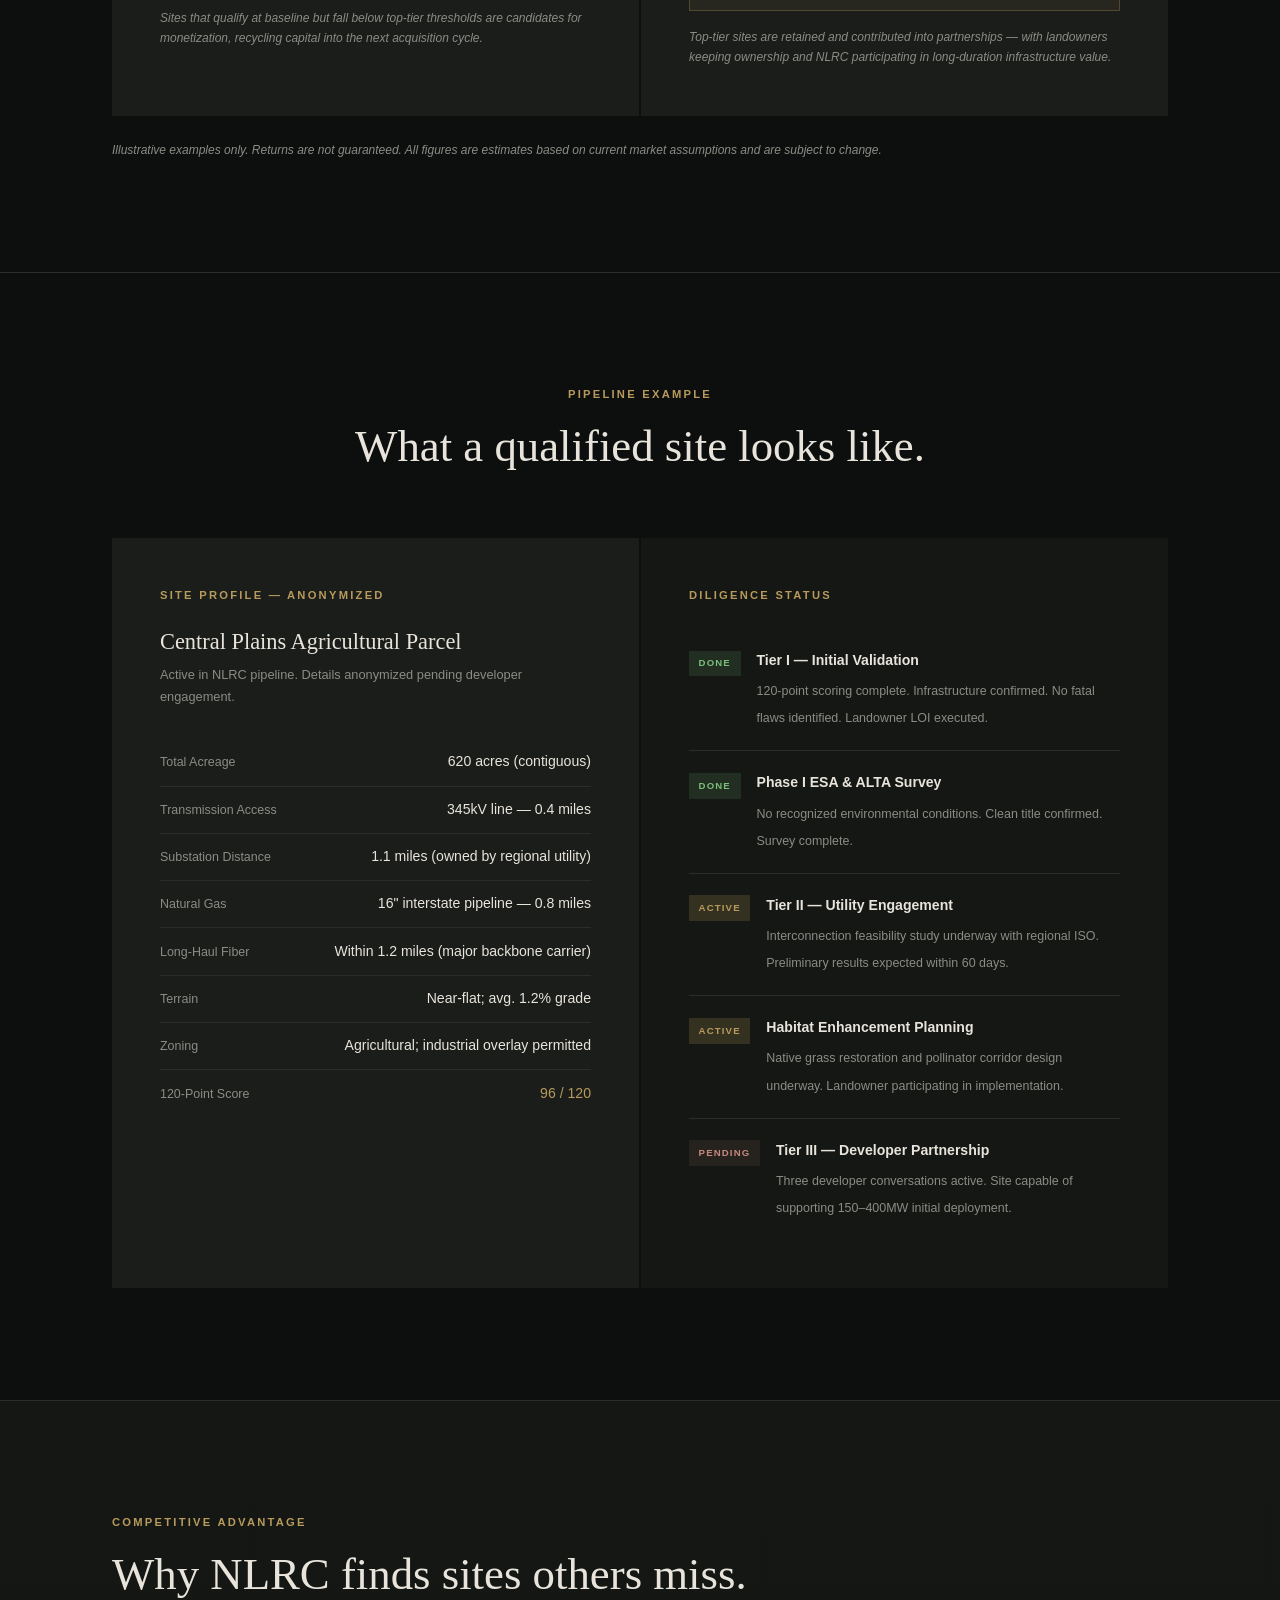
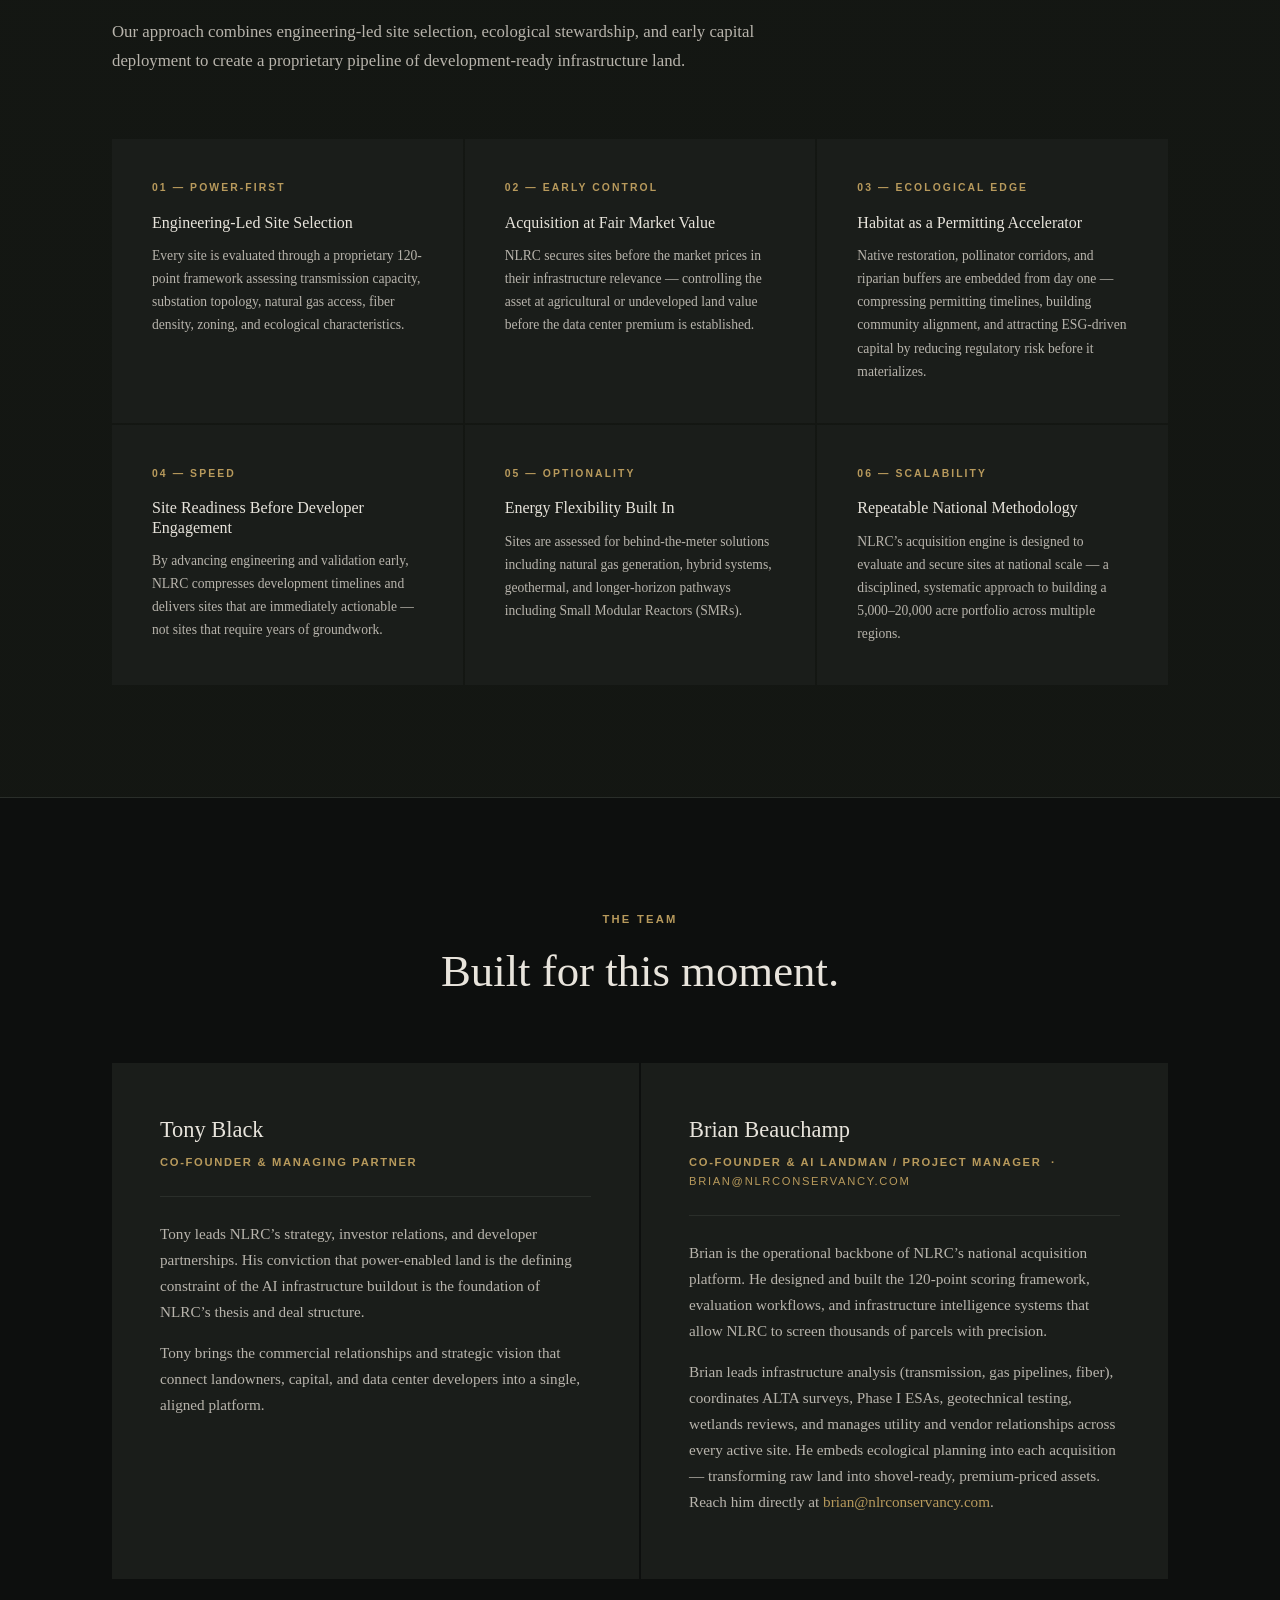
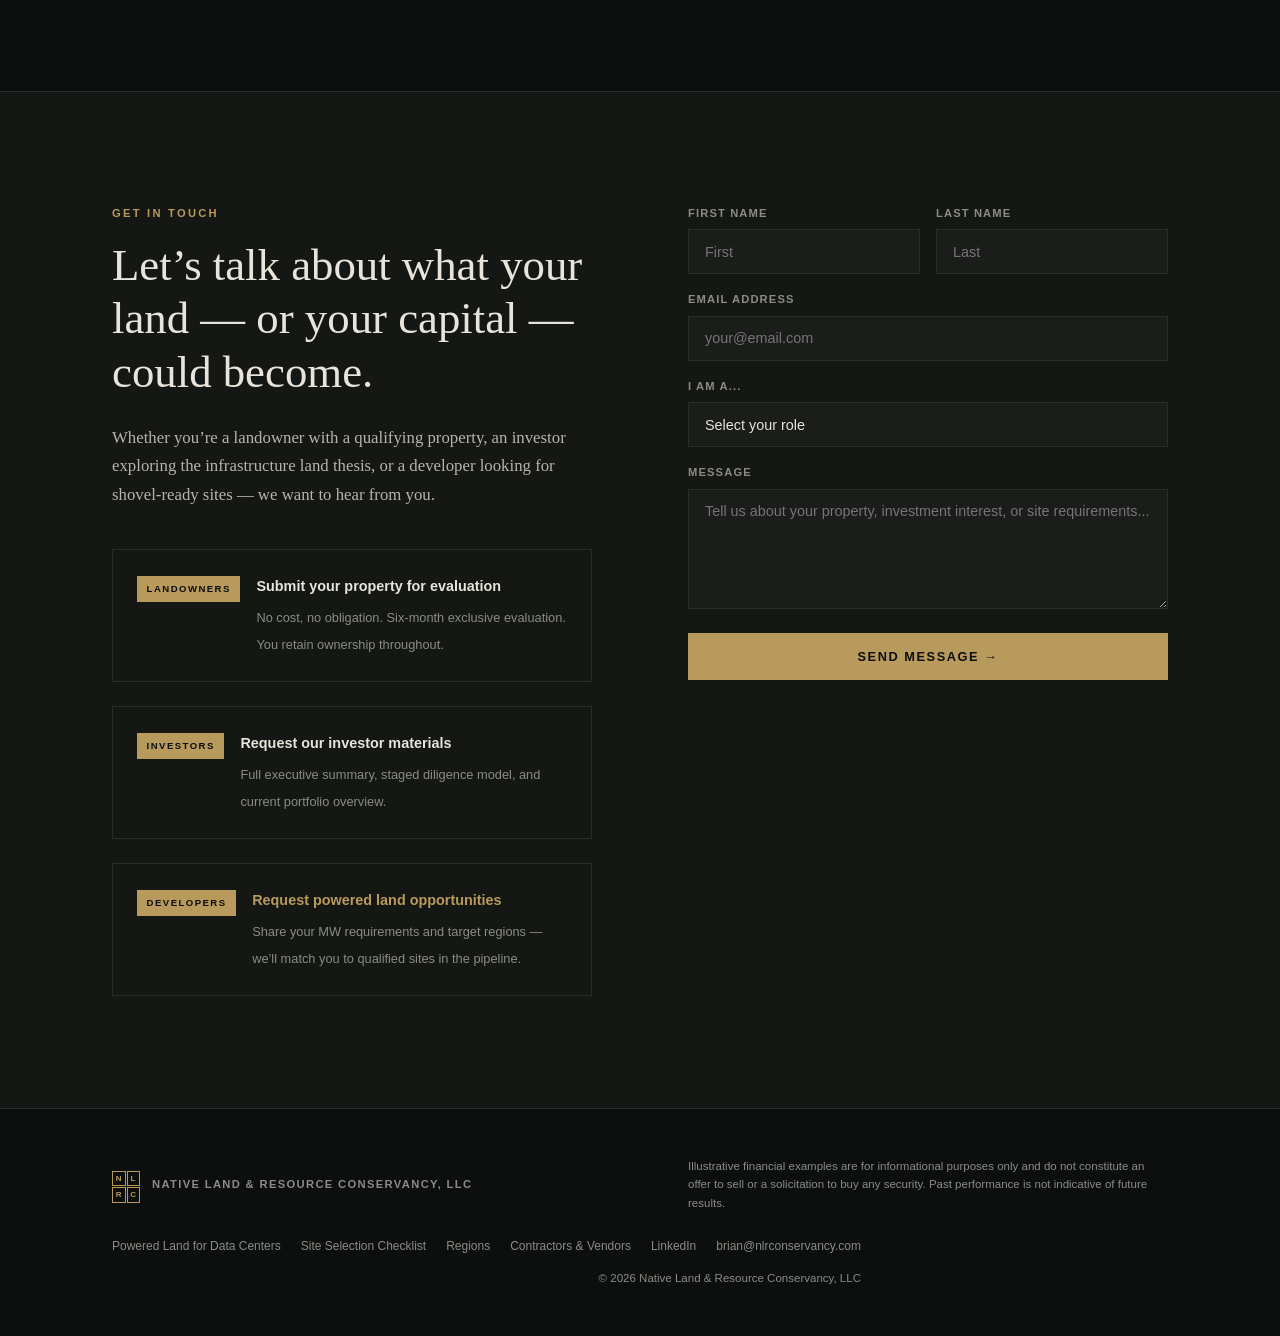
==== commit 9ee7b72e: "demand" ====
--- a/index.html
+++ b/index.html
@@ -3,634 +3,206 @@
 <head>
   <meta charset="UTF-8" />
   <meta name="viewport" content="width=device-width, initial-scale=1.0" />
-  <title>Native Land & Resource Conservancy | Power-Enabled Land for the AI Era</title>
-  <meta name="description" content="NLRC identifies, secures, and advances land where critical infrastructure converges — positioning sites for data centers, AI infrastructure, and large-scale energy deployment." />
-  <style>
-    /* ─── Reset & Base ─────────────────────────────────────────────── */
-    *, *::before, *::after { box-sizing: border-box; margin: 0; padding: 0; }
-    html { scroll-behavior: smooth; }
-    body {
-      font-family: 'Georgia', 'Times New Roman', serif;
-      background: #0d0f0e;
-      color: #e8e4dc;
-      line-height: 1.7;
+  <title>NLRC | Powered Land for Data Centers and Landowners</title>
+  <meta name="description" content="NLRC finds and advances powered land for data centers, with transmission, gas and fiber diligence upfront. Landowners: submit your property for evaluation." />
+  <link rel="canonical" href="https://www.nlrconservancy.com/" />
+  <meta name="robots" content="index, follow, max-image-preview:large, max-snippet:-1" />
+  <link rel="icon" type="image/svg+xml" href="/favicon.svg" />
+  <link rel="apple-touch-icon" href="/logo.png" />
+  <meta name="theme-color" content="#0d0f0e" />
+  <meta property="og:type" content="website" />
+  <meta property="og:site_name" content="Native Land &amp; Resource Conservancy" />
+  <meta property="og:locale" content="en_US" />
+  <meta property="og:url" content="https://www.nlrconservancy.com/" />
+  <meta property="og:title" content="NLRC | Powered Land for Data Centers and Landowners" />
+  <meta property="og:description" content="NLRC finds and advances powered land for data centers, with transmission, gas and fiber diligence upfront. Landowners: submit your property for evaluation." />
+  <meta property="og:image" content="https://www.nlrconservancy.com/og-image.png" />
+  <meta property="og:image:width" content="1200" />
+  <meta property="og:image:height" content="630" />
+  <meta property="og:image:alt" content="NLRC: powered land for data centers" />
+  <meta name="twitter:card" content="summary_large_image" />
+  <meta name="twitter:title" content="NLRC | Powered Land for Data Centers and Landowners" />
+  <meta name="twitter:description" content="NLRC finds and advances powered land for data centers, with transmission, gas and fiber diligence upfront. Landowners: submit your property for evaluation." />
+  <meta name="twitter:image" content="https://www.nlrconservancy.com/og-image.png" />
+  <script type="application/ld+json">
+{
+  "@context": "https://schema.org",
+  "@graph": [
+    {
+      "@type": "Organization",
+      "@id": "https://www.nlrconservancy.com/#organization",
+      "name": "Native Land & Resource Conservancy",
+      "legalName": "Native Land & Resource Conservancy, LLC",
+      "alternateName": [
+        "NLRC",
+        "Native Land and Resource Conservancy"
+      ],
+      "url": "https://www.nlrconservancy.com/",
+      "logo": {
+        "@type": "ImageObject",
+        "url": "https://www.nlrconservancy.com/logo.png",
+        "width": 512,
+        "height": 512
+      },
+      "image": "https://www.nlrconservancy.com/og-image.png",
+      "description": "NLRC is an engineering-led land origination company that identifies, diligences and advances powered land (power-enabled land) for data center developers and AI infrastructure, in partnership with landowners.",
+      "foundingDate": "2026",
+      "email": "brian@nlrconservancy.com",
+      "areaServed": {
+        "@type": "Country",
+        "name": "United States"
+      },
+      "knowsAbout": [
+        "powered land for data centers",
+        "data center site selection",
+        "utility interconnection feasibility",
+        "transmission and substation access",
+        "natural gas and fiber infrastructure diligence",
+        "Phase I environmental site assessments",
+        "landowner partnerships"
+      ],
+      "founder": [
+        {
+          "@type": "Person",
+          "name": "Tony Black",
+          "jobTitle": "Co-Founder & Managing Partner"
+        },
+        {
+          "@type": "Person",
+          "@id": "https://www.nlrconservancy.com/#brian-beauchamp",
+          "name": "Brian Beauchamp",
+          "jobTitle": "Co-Founder & AI Landman / Project Manager",
+          "email": "brian@nlrconservancy.com",
+          "worksFor": {
+            "@id": "https://www.nlrconservancy.com/#organization"
+          }
+        }
+      ],
+      "contactPoint": [
+        {
+          "@type": "ContactPoint",
+          "contactType": "data center developer inquiries",
+          "email": "brian@nlrconservancy.com",
+          "areaServed": "US",
+          "availableLanguage": "English"
+        }
+      ],
+      "sameAs": [
+        "https://www.linkedin.com/company/native-land-and-resource-conservancy/"
+      ]
+    },
+    {
+      "@type": "WebSite",
+      "@id": "https://www.nlrconservancy.com/#website",
+      "url": "https://www.nlrconservancy.com/",
+      "name": "Native Land & Resource Conservancy",
+      "publisher": {
+        "@id": "https://www.nlrconservancy.com/#organization"
+      },
+      "inLanguage": "en-US"
+    },
+    {
+      "@type": "WebPage",
+      "@id": "https://www.nlrconservancy.com/#webpage",
+      "url": "https://www.nlrconservancy.com/",
+      "name": "Native Land & Resource Conservancy: Powered Land for Data Centers",
+      "description": "NLRC finds and advances powered land for data centers, with transmission, gas and fiber diligence upfront. Landowners: submit your property for evaluation.",
+      "isPartOf": {
+        "@type": "WebSite",
+        "@id": "https://www.nlrconservancy.com/#website",
+        "url": "https://www.nlrconservancy.com/",
+        "name": "Native Land & Resource Conservancy",
+        "publisher": {
+          "@id": "https://www.nlrconservancy.com/#organization"
+        }
+      },
+      "about": {
+        "@id": "https://www.nlrconservancy.com/#organization"
+      },
+      "inLanguage": "en-US",
+      "dateModified": "2026-11-16"
+    },
+    {
+      "@type": "FAQPage",
+      "mainEntity": [
+        {
+          "@type": "Question",
+          "name": "What is NLRC?",
+          "acceptedAnswer": {
+            "@type": "Answer",
+            "text": "Native Land & Resource Conservancy (NLRC) is an engineering-led land origination company that identifies, diligences and advances powered land (power-enabled land) for data centers and AI infrastructure, in partnership with landowners."
+          }
+        },
+        {
+          "@type": "Question",
+          "name": "What is powered land?",
+          "acceptedAnswer": {
+            "@type": "Answer",
+            "text": "Powered land is land with a realistic path to electrical power at data center scale, typically near high-voltage transmission and a substation with natural gas and long-haul fiber nearby."
+          }
+        },
+        {
+          "@type": "Question",
+          "name": "How do data center developers connect with NLRC?",
+          "acceptedAnswer": {
+            "@type": "Answer",
+            "text": "Developers can request powered land opportunities through the form at nlrconservancy.com/powered-land-for-data-centers/ or email Brian Beauchamp at brian@nlrconservancy.com."
+          }
+        },
+        {
+          "@type": "Question",
+          "name": "How do landowners submit property to NLRC?",
+          "acceptedAnswer": {
+            "@type": "Answer",
+            "text": "Landowners can submit a property for evaluation through the contact form on the NLRC homepage. NLRC bears the due diligence costs and the landowner keeps ownership throughout the evaluation."
+          }
+        }
+      ]
     }
-    a { color: inherit; text-decoration: none; }
-
-    /* ─── Tokens ───────────────────────────────────────────────────── */
-    :root {
-      --gold:    #b89a5c;
-      --gold-lt: #d4b87a;
-      --dark:    #0d0f0e;
-      --panel:   #141713;
-      --card:    #1a1d1a;
-      --border:  #2a2e2a;
-      --muted:   #8a8c85;
-      --light:   #e8e4dc;
-    }
-
-    /* ─── Typography helpers ───────────────────────────────────────── */
-    .eyebrow {
-      font-family: 'Helvetica Neue', Arial, sans-serif;
-      font-size: 0.7rem;
-      font-weight: 600;
-      letter-spacing: 0.2em;
-      text-transform: uppercase;
-      color: var(--gold);
-    }
-    h1, h2, h3 { font-weight: normal; line-height: 1.2; }
-    h1 { font-size: clamp(2.4rem, 5vw, 4rem); }
-    h2 { font-size: clamp(1.8rem, 3.5vw, 2.8rem); }
-    h3 { font-size: clamp(1.1rem, 2vw, 1.4rem); }
-    p { color: #b8b4ac; font-size: 1.05rem; }
-    .sans { font-family: 'Helvetica Neue', Arial, sans-serif; }
-
-    /* ─── Layout ───────────────────────────────────────────────────── */
-    .container { max-width: 1120px; margin: 0 auto; padding: 0 2rem; }
-    section { padding: 7rem 0; }
-    .divider { border: none; border-top: 1px solid var(--border); margin: 0; }
-
-    /* ─── Nav ──────────────────────────────────────────────────────── */
-    nav {
-      position: fixed; top: 0; left: 0; right: 0; z-index: 100;
-      background: rgba(13,15,14,0.92);
-      backdrop-filter: blur(12px);
-      border-bottom: 1px solid var(--border);
-    }
-    .nav-inner {
-      display: flex; align-items: center; justify-content: space-between;
-      max-width: 1120px; margin: 0 auto; padding: 0 2rem; height: 64px;
-    }
-    .nav-logo { display: flex; align-items: center; gap: 1rem; }
-    .logo-mark {
-      width: 36px; height: 36px;
-      display: grid; grid-template-columns: 1fr 1fr;
-      gap: 2px;
-    }
-    .logo-mark span {
-      display: flex; align-items: center; justify-content: center;
-      font-family: 'Helvetica Neue', Arial, sans-serif;
-      font-size: 0.65rem; font-weight: 700; letter-spacing: 0.05em;
-      color: var(--gold);
-      border: 1px solid var(--gold);
-    }
-    .nav-wordmark {
-      font-family: 'Helvetica Neue', Arial, sans-serif;
-      font-size: 0.75rem; font-weight: 600; letter-spacing: 0.15em;
-      text-transform: uppercase; color: var(--light);
-    }
-    .nav-links { display: flex; gap: 2rem; align-items: center; }
-    .nav-links a {
-      font-family: 'Helvetica Neue', Arial, sans-serif;
-      font-size: 0.8rem; font-weight: 500; letter-spacing: 0.08em;
-      text-transform: uppercase; color: var(--muted);
-      transition: color 0.2s;
-    }
-    .nav-links a:hover { color: var(--light); }
-    .btn-nav {
-      font-family: 'Helvetica Neue', Arial, sans-serif;
-      font-size: 0.75rem; font-weight: 600; letter-spacing: 0.1em;
-      text-transform: uppercase; color: var(--dark) !important;
-      background: var(--gold); border: none;
-      padding: 0.55rem 1.4rem; cursor: pointer;
-      transition: background 0.2s;
-    }
-    .btn-nav:hover { background: var(--gold-lt); }
-
-    /* ─── Hero ─────────────────────────────────────────────────────── */
-    #hero {
-      min-height: 100vh;
-      display: flex; align-items: center;
-      background:
-        linear-gradient(to bottom, rgba(13,15,14,0.55) 0%, rgba(13,15,14,0.75) 55%, #0d0f0e 100%),
-        url('https://images.unsplash.com/photo-1578946832384-21272913f243?auto=format&fit=crop&w=1920&q=85') center/cover no-repeat;
-      padding-top: 64px;
-    }
-    .hero-inner { max-width: 820px; }
-    .hero-inner .eyebrow { margin-bottom: 1.5rem; }
-    .hero-inner h1 { margin-bottom: 1.5rem; color: var(--light); }
-    .hero-inner h1 em {
-      font-style: normal;
-      background: linear-gradient(90deg, var(--gold), var(--gold-lt));
-      -webkit-background-clip: text; -webkit-text-fill-color: transparent;
-    }
-    .hero-sub {
-      font-size: 1.2rem; color: #a8a49c; max-width: 600px;
-      margin-bottom: 3rem; font-family: 'Helvetica Neue', Arial, sans-serif;
-      font-weight: 300; line-height: 1.8;
-    }
-    .hero-ctas { display: flex; gap: 1rem; flex-wrap: wrap; }
-    .btn-primary {
-      display: inline-block;
-      font-family: 'Helvetica Neue', Arial, sans-serif;
-      font-size: 0.8rem; font-weight: 600; letter-spacing: 0.1em;
-      text-transform: uppercase; color: var(--dark);
-      background: var(--gold); padding: 1rem 2.4rem;
-      transition: background 0.2s;
-    }
-    .btn-primary:hover { background: var(--gold-lt); }
-    .btn-secondary {
-      display: inline-block;
-      font-family: 'Helvetica Neue', Arial, sans-serif;
-      font-size: 0.8rem; font-weight: 600; letter-spacing: 0.1em;
-      text-transform: uppercase; color: var(--light);
-      border: 1px solid var(--border); padding: 1rem 2.4rem;
-      transition: border-color 0.2s, color 0.2s;
-    }
-    .btn-secondary:hover { border-color: var(--gold); color: var(--gold); }
-    .hero-stats {
-      margin-top: 5rem; display: flex; gap: 3rem; flex-wrap: wrap;
-      border-top: 1px solid var(--border); padding-top: 2.5rem;
-    }
-    .stat-item {}
-    .stat-number {
-      font-size: 2rem; color: var(--gold);
-      font-family: 'Helvetica Neue', Arial, sans-serif; font-weight: 300;
-    }
-    .stat-label {
-      font-family: 'Helvetica Neue', Arial, sans-serif;
-      font-size: 0.7rem; letter-spacing: 0.12em; text-transform: uppercase;
-      color: var(--muted); margin-top: 0.25rem;
-    }
-
-    /* ─── Thesis ───────────────────────────────────────────────────── */
-    #thesis { background: var(--panel); }
-    .thesis-grid {
-      display: grid; grid-template-columns: 1fr 1fr;
-      gap: 5rem; align-items: start;
-    }
-    .thesis-left .eyebrow { margin-bottom: 1.5rem; }
-    .thesis-left h2 { color: var(--light); margin-bottom: 1.5rem; }
-    .thesis-left p { margin-bottom: 1.2rem; }
-    .thesis-right {}
-    .constraint-box {
-      border: 1px solid var(--gold);
-      padding: 2rem 2.5rem;
-      margin-bottom: 2rem;
-    }
-    .constraint-box .big-text {
-      font-size: clamp(1rem, 2vw, 1.2rem);
-      color: var(--light); line-height: 1.5;
-      font-style: italic;
-    }
-    .constraint-box .big-text strong {
-      color: var(--gold); font-style: normal;
-    }
-    .market-stats { display: flex; flex-direction: column; gap: 1.2rem; }
-    .market-stat {
-      display: flex; gap: 1.5rem; align-items: flex-start;
-      padding-bottom: 1.2rem; border-bottom: 1px solid var(--border);
-    }
-    .market-stat:last-child { border-bottom: none; padding-bottom: 0; }
-    .market-stat-num {
-      font-family: 'Helvetica Neue', Arial, sans-serif;
-      font-size: 1.5rem; font-weight: 300; color: var(--gold);
-      min-width: 80px; line-height: 1;
-      padding-top: 0.15rem;
-    }
-    .market-stat-desc {
-      font-family: 'Helvetica Neue', Arial, sans-serif;
-      font-size: 0.85rem; color: var(--muted); line-height: 1.5;
-    }
-    .market-stat-desc strong { color: var(--light); display: block; margin-bottom: 0.2rem; }
-
-    /* ─── How It Works ─────────────────────────────────────────────── */
-    #how { background: var(--dark); }
-    .section-header { text-align: center; margin-bottom: 4rem; }
-    .section-header .eyebrow { margin-bottom: 1rem; }
-    .section-header h2 { color: var(--light); }
-    .phases { display: grid; grid-template-columns: 1fr 1fr; gap: 2px; }
-    .phase {
-      background: var(--card);
-      padding: 3rem;
-      position: relative;
-    }
-    .phase-num {
-      font-family: 'Helvetica Neue', Arial, sans-serif;
-      font-size: 3rem; font-weight: 200; color: var(--border);
-      line-height: 1; margin-bottom: 1.5rem;
-    }
-    .phase-label {
-      font-family: 'Helvetica Neue', Arial, sans-serif;
-      font-size: 0.65rem; font-weight: 700; letter-spacing: 0.2em;
-      text-transform: uppercase; color: var(--gold);
-      margin-bottom: 0.75rem;
-    }
-    .phase h3 { color: var(--light); margin-bottom: 1rem; }
-    .phase p { font-size: 0.95rem; }
-    .phase-items { margin-top: 1.5rem; display: flex; flex-direction: column; gap: 0.5rem; }
-    .phase-item {
-      display: flex; gap: 0.75rem; align-items: flex-start;
-      font-family: 'Helvetica Neue', Arial, sans-serif;
-      font-size: 0.85rem; color: var(--muted);
-    }
-    .phase-item::before {
-      content: '—'; color: var(--gold); flex-shrink: 0; margin-top: 0.05rem;
-    }
-    .tiers { grid-column: 1 / -1; background: var(--panel); padding: 3rem; }
-    .tiers-header { margin-bottom: 2rem; }
-    .tiers-header .eyebrow { margin-bottom: 0.5rem; }
-    .tiers-header h3 { color: var(--light); }
-    .tiers-grid { display: grid; grid-template-columns: 1fr 1fr 1fr; gap: 1px; }
-    .tier {
-      background: var(--card); padding: 2rem;
-      border-top: 2px solid transparent;
-    }
-    .tier:nth-child(1) { border-top-color: #5a8a5a; }
-    .tier:nth-child(2) { border-top-color: var(--gold); }
-    .tier:nth-child(3) { border-top-color: #8a5a5a; }
-    .tier-label {
-      font-family: 'Helvetica Neue', Arial, sans-serif;
-      font-size: 0.65rem; font-weight: 700; letter-spacing: 0.2em;
-      text-transform: uppercase; color: var(--muted);
-      margin-bottom: 0.5rem;
-    }
-    .tier-range {
-      font-family: 'Helvetica Neue', Arial, sans-serif;
-      font-size: 1.1rem; color: var(--light); margin-bottom: 0.75rem;
-    }
-    .tier p { font-size: 0.85rem; }
-
-    /* ─── Image Strip ──────────────────────────────────────────────── */
-    .img-strip { display: grid; grid-template-columns: 1fr 1fr 1fr; height: 380px; }
-    .img-strip-item {
-      position: relative; overflow: hidden;
-    }
-    .img-strip-item img {
-      width: 100%; height: 100%; object-fit: cover;
-      filter: brightness(0.75) saturate(0.8);
-      transition: transform 0.6s ease, filter 0.4s ease;
-      display: block;
-    }
-    .img-strip-item:hover img { transform: scale(1.04); filter: brightness(0.9) saturate(1); }
-    .img-strip-caption {
-      position: absolute; bottom: 0; left: 0; right: 0;
-      padding: 1.5rem 1.5rem 1.25rem;
-      background: linear-gradient(to top, rgba(13,15,14,0.85) 0%, transparent 100%);
-    }
-    .img-strip-caption .eyebrow { font-size: 0.62rem; }
-    .img-strip-caption p {
-      font-family: 'Helvetica Neue', Arial, sans-serif;
-      font-size: 0.8rem; color: var(--light); margin-top: 0.25rem; line-height: 1.4;
-    }
-    @media (max-width: 700px) { .img-strip { grid-template-columns: 1fr; height: auto; } .img-strip-item { height: 240px; } }
-
-    /* ─── Fullbleed DC ──────────────────────────────────────────────── */
-    .fullbleed-dc {
-      position: relative; height: 520px; overflow: hidden;
-      display: flex; align-items: center; justify-content: center;
-    }
-    .fullbleed-dc img {
-      position: absolute; inset: 0; width: 100%; height: 100%;
-      object-fit: cover; filter: brightness(0.35) saturate(0.7);
-    }
-    .fullbleed-dc-content {
-      position: relative; z-index: 1; text-align: center;
-      max-width: 720px; padding: 0 2rem;
-    }
-    .fullbleed-dc-content .eyebrow { margin-bottom: 1.25rem; }
-    .fullbleed-dc-content h2 { color: var(--light); margin-bottom: 1.25rem; }
-    .fullbleed-dc-content p {
-      font-family: 'Helvetica Neue', Arial, sans-serif;
-      font-size: 1.05rem; color: #b8b4ac; margin-bottom: 2rem;
-    }
-
-    /* ─── Audiences ────────────────────────────────────────────────── */
-    #audiences { background: var(--panel); }
-    .audience-tabs {
-      display: grid; grid-template-columns: 1fr 1fr 1fr; gap: 2px;
-      margin-top: 3rem;
-    }
-    .audience {
-      background: var(--card); padding: 3rem;
-      border-top: 3px solid var(--border);
-      transition: border-color 0.3s;
-    }
-    .audience:hover { border-top-color: var(--gold); }
-    .audience-icon {
-      width: 48px; height: 48px; margin-bottom: 1.5rem;
-      border: 1px solid var(--border);
-      display: flex; align-items: center; justify-content: center;
-    }
-    .audience-icon svg { width: 22px; height: 22px; fill: var(--gold); }
-    .audience .eyebrow { margin-bottom: 0.75rem; }
-    .audience h3 { color: var(--light); margin-bottom: 1rem; }
-    .audience p { font-size: 0.95rem; margin-bottom: 1.5rem; }
-    .audience-points { display: flex; flex-direction: column; gap: 0.6rem; margin-bottom: 2rem; }
-    .audience-point {
-      display: flex; gap: 0.75rem; align-items: flex-start;
-      font-family: 'Helvetica Neue', Arial, sans-serif;
-      font-size: 0.85rem; color: var(--muted);
-    }
-    .audience-point .dot {
-      width: 5px; height: 5px; background: var(--gold);
-      border-radius: 50%; flex-shrink: 0; margin-top: 0.55rem;
-    }
-    .btn-audience {
-      display: inline-block;
-      font-family: 'Helvetica Neue', Arial, sans-serif;
-      font-size: 0.75rem; font-weight: 600; letter-spacing: 0.1em;
-      text-transform: uppercase; color: var(--gold);
-      border-bottom: 1px solid var(--gold); padding-bottom: 2px;
-      transition: color 0.2s;
-    }
-    .btn-audience:hover { color: var(--gold-lt); }
-
-    .audience-img {
-      width: 100%; height: 180px; object-fit: cover;
-      filter: brightness(0.5) saturate(0.6);
-      display: block; margin-bottom: 2rem;
-      transition: filter 0.4s;
-    }
-    .audience:hover .audience-img { filter: brightness(0.65) saturate(0.8); }
-
-    /* ─── Returns ──────────────────────────────────────────────────── */
-    #returns { background: var(--dark); }
-    .returns-grid { display: grid; grid-template-columns: 1fr 1fr; gap: 2px; margin-top: 3rem; }
-    .return-card { background: var(--card); padding: 3rem; }
-    .return-card .eyebrow { margin-bottom: 1rem; }
-    .return-card h3 { color: var(--light); margin-bottom: 1.5rem; font-size: 1.3rem; }
-    .return-line {
-      display: flex; justify-content: space-between; align-items: baseline;
-      padding: 0.75rem 0; border-bottom: 1px solid var(--border);
-      font-family: 'Helvetica Neue', Arial, sans-serif;
-    }
-    .return-line:last-of-type { border-bottom: none; }
-    .return-line-label { font-size: 0.8rem; color: var(--muted); }
-    .return-line-val { font-size: 0.9rem; color: var(--light); }
-    .return-highlight {
-      margin-top: 1.5rem; padding: 1.5rem;
-      background: rgba(184,154,92,0.08); border: 1px solid rgba(184,154,92,0.3);
-    }
-    .return-highlight-val {
-      font-family: 'Helvetica Neue', Arial, sans-serif;
-      font-size: 1.8rem; font-weight: 300; color: var(--gold);
-    }
-    .return-highlight-label {
-      font-family: 'Helvetica Neue', Arial, sans-serif;
-      font-size: 0.7rem; letter-spacing: 0.12em; text-transform: uppercase;
-      color: var(--muted); margin-top: 0.25rem;
-    }
-    .return-note {
-      font-family: 'Helvetica Neue', Arial, sans-serif;
-      font-size: 0.75rem; color: var(--muted); font-style: italic;
-      margin-top: 1rem;
-    }
-
-    /* ─── Framework ────────────────────────────────────────────────── */
-    #framework {
-      background:
-        linear-gradient(to bottom, rgba(20,23,19,0.97) 0%, rgba(20,23,19,0.92) 100%),
-        url('https://images.unsplash.com/photo-1646516447226-e2eb0e6e3f36?auto=format&fit=crop&w=1920&q=70') center/cover no-repeat fixed;
-    }
-    .framework-intro { max-width: 680px; margin-bottom: 4rem; }
-    .framework-intro .eyebrow { margin-bottom: 1rem; }
-    .framework-intro h2 { color: var(--light); margin-bottom: 1rem; }
-    .pillars { display: grid; grid-template-columns: repeat(3, 1fr); gap: 2px; }
-    .pillar { background: var(--card); padding: 2.5rem; }
-    .pillar-num {
-      font-family: 'Helvetica Neue', Arial, sans-serif;
-      font-size: 0.65rem; font-weight: 700; letter-spacing: 0.2em;
-      color: var(--gold); margin-bottom: 1rem;
-    }
-    .pillar h3 { color: var(--light); margin-bottom: 0.75rem; font-size: 1rem; }
-    .pillar p { font-size: 0.85rem; }
-
-    /* ─── Team ─────────────────────────────────────────────────────── */
-    #team { background: var(--dark); }
-    .team-grid { display: grid; grid-template-columns: 1fr 1fr; gap: 2px; margin-top: 3rem; }
-    .team-card { background: var(--card); padding: 3rem; }
-    .team-name { font-size: 1.4rem; color: var(--light); margin-bottom: 0.25rem; }
-    .team-title {
-      font-family: 'Helvetica Neue', Arial, sans-serif;
-      font-size: 0.7rem; font-weight: 600; letter-spacing: 0.15em;
-      text-transform: uppercase; color: var(--gold);
-      margin-bottom: 1.5rem; padding-bottom: 1.5rem;
-      border-bottom: 1px solid var(--border);
-    }
-    .team-card p { font-size: 0.95rem; margin-bottom: 1rem; }
-
-    /* ─── Contact ──────────────────────────────────────────────────── */
-    #contact { background: var(--panel); }
-    .contact-grid { display: grid; grid-template-columns: 1fr 1fr; gap: 6rem; align-items: start; }
-    .contact-left .eyebrow { margin-bottom: 1rem; }
-    .contact-left h2 { color: var(--light); margin-bottom: 1.5rem; }
-    .contact-left p { margin-bottom: 2rem; }
-    .contact-paths { display: flex; flex-direction: column; gap: 1.5rem; margin-top: 2.5rem; }
-    .contact-path {
-      padding: 1.5rem; border: 1px solid var(--border);
-      display: flex; gap: 1rem; align-items: flex-start;
-    }
-    .contact-path-tag {
-      font-family: 'Helvetica Neue', Arial, sans-serif;
-      font-size: 0.6rem; font-weight: 700; letter-spacing: 0.15em;
-      text-transform: uppercase; color: var(--dark);
-      background: var(--gold); padding: 0.3rem 0.6rem;
-      flex-shrink: 0; margin-top: 0.1rem;
-    }
-    .contact-path-text strong {
-      display: block; color: var(--light);
-      font-family: 'Helvetica Neue', Arial, sans-serif;
-      font-size: 0.9rem; margin-bottom: 0.25rem;
-    }
-    .contact-path-text span {
-      font-family: 'Helvetica Neue', Arial, sans-serif;
-      font-size: 0.8rem; color: var(--muted);
-    }
-    form { display: flex; flex-direction: column; gap: 1rem; }
-    .form-row { display: grid; grid-template-columns: 1fr 1fr; gap: 1rem; }
-    .form-group { display: flex; flex-direction: column; gap: 0.4rem; }
-    label {
-      font-family: 'Helvetica Neue', Arial, sans-serif;
-      font-size: 0.7rem; font-weight: 600; letter-spacing: 0.1em;
-      text-transform: uppercase; color: var(--muted);
-    }
-    input, select, textarea {
-      background: var(--card); border: 1px solid var(--border);
-      color: var(--light); padding: 0.85rem 1rem;
-      font-family: 'Helvetica Neue', Arial, sans-serif; font-size: 0.9rem;
-      outline: none; transition: border-color 0.2s;
-      -webkit-appearance: none;
-    }
-    input:focus, select:focus, textarea:focus { border-color: var(--gold); }
-    select option { background: var(--card); }
-    textarea { resize: vertical; min-height: 120px; }
-    .btn-submit {
-      background: var(--gold); color: var(--dark);
-      border: none; padding: 1rem 2rem; cursor: pointer;
-      font-family: 'Helvetica Neue', Arial, sans-serif;
-      font-size: 0.8rem; font-weight: 700; letter-spacing: 0.12em;
-      text-transform: uppercase; margin-top: 0.5rem;
-      transition: background 0.2s;
-    }
-    .btn-submit:hover { background: var(--gold-lt); }
-
-    /* ─── Footer ───────────────────────────────────────────────────── */
-    footer {
-      background: var(--dark);
-      border-top: 1px solid var(--border);
-      padding: 3rem 0;
-    }
-    .footer-inner {
-      max-width: 1120px; margin: 0 auto; padding: 0 2rem;
-      display: flex; justify-content: space-between; align-items: center;
-      flex-wrap: wrap; gap: 1.5rem;
-    }
-    .footer-logo { display: flex; align-items: center; gap: 0.75rem; }
-    .footer-wordmark {
-      font-family: 'Helvetica Neue', Arial, sans-serif;
-      font-size: 0.7rem; font-weight: 600; letter-spacing: 0.12em;
-      text-transform: uppercase; color: var(--muted);
-    }
-    .footer-note {
-      font-family: 'Helvetica Neue', Arial, sans-serif;
-      font-size: 0.72rem; color: var(--muted); max-width: 480px; line-height: 1.6;
-    }
-    .footer-right {
-      font-family: 'Helvetica Neue', Arial, sans-serif;
-      font-size: 0.72rem; color: var(--muted); text-align: right;
-    }
-    .footer-right a { color: var(--muted); transition: color 0.2s; }
-    .footer-right a:hover { color: var(--gold); }
-
-    /* ─── What Qualifies ──────────────────────────────────────────────── */
-    #qualifies { background: var(--panel); }
-    .qualifies-intro { max-width: 640px; margin-bottom: 3rem; }
-    .qualifies-intro .eyebrow { margin-bottom: 1rem; }
-    .qualifies-intro h2 { color: var(--light); margin-bottom: 1rem; }
-    .qualifies-intro p { font-size: 1rem; }
-    .qualifies-grid {
-      display: grid; grid-template-columns: repeat(3, 1fr);
-      gap: 2px; margin-bottom: 3rem;
-    }
-    .qualify-item {
-      background: var(--card); padding: 2rem 2.25rem;
-      border-left: 3px solid var(--gold);
-    }
-    .qualify-label {
-      font-family: 'Helvetica Neue', Arial, sans-serif;
-      font-size: 0.65rem; font-weight: 700; letter-spacing: 0.2em;
-      text-transform: uppercase; color: var(--gold); margin-bottom: 0.5rem;
-    }
-    .qualify-value {
-      font-size: 1.1rem; color: var(--light); margin-bottom: 0.4rem;
-    }
-    .qualify-detail {
-      font-family: 'Helvetica Neue', Arial, sans-serif;
-      font-size: 0.82rem; color: var(--muted); line-height: 1.5;
-    }
-    .qualifies-cta-bar {
-      background: var(--card); border: 1px solid var(--gold);
-      padding: 2rem 2.5rem;
-      display: flex; justify-content: space-between; align-items: center;
-      gap: 2rem; flex-wrap: wrap;
-    }
-    .qualifies-cta-bar p {
-      font-size: 1.05rem; color: var(--light);
-      font-family: 'Helvetica Neue', Arial, sans-serif;
-      font-weight: 300; max-width: 560px;
-    }
-
-    /* ─── Case Study ──────────────────────────────────────────────────── */
-    #casestudy { background: var(--dark); }
-    .casestudy-grid {
-      display: grid; grid-template-columns: 1fr 1fr;
-      gap: 2px; margin-top: 3rem;
-    }
-    .casestudy-specs { background: var(--card); padding: 3rem; }
-    .casestudy-specs .eyebrow { margin-bottom: 1.5rem; }
-    .casestudy-specs h3 { color: var(--light); margin-bottom: 0.5rem; }
-    .casestudy-specs .cs-sub {
-      font-family: 'Helvetica Neue', Arial, sans-serif;
-      font-size: 0.8rem; color: var(--muted); margin-bottom: 2rem;
-    }
-    .cs-line {
-      display: flex; justify-content: space-between; align-items: baseline;
-      padding: 0.7rem 0; border-bottom: 1px solid var(--border);
-      font-family: 'Helvetica Neue', Arial, sans-serif;
-    }
-    .cs-line:last-of-type { border-bottom: none; }
-    .cs-line-label { font-size: 0.78rem; color: var(--muted); }
-    .cs-line-val { font-size: 0.88rem; color: var(--light); }
-    .casestudy-status { background: var(--panel); padding: 3rem; }
-    .casestudy-status .eyebrow { margin-bottom: 1.5rem; }
-    .cs-status-item {
-      padding: 1.25rem 0; border-bottom: 1px solid var(--border);
-      display: flex; gap: 1rem; align-items: flex-start;
-    }
-    .cs-status-item:last-child { border-bottom: none; }
-    .cs-badge {
-      font-family: 'Helvetica Neue', Arial, sans-serif;
-      font-size: 0.6rem; font-weight: 700; letter-spacing: 0.12em;
-      text-transform: uppercase; padding: 0.3rem 0.6rem;
-      flex-shrink: 0; margin-top: 0.1rem;
-    }
-    .cs-badge.done { background: rgba(90,138,90,0.2); color: #7abf7a; }
-    .cs-badge.active { background: rgba(184,154,92,0.2); color: var(--gold); }
-    .cs-badge.pending { background: rgba(138,92,90,0.15); color: #c48880; }
-    .cs-status-text strong {
-      display: block; color: var(--light);
-      font-family: 'Helvetica Neue', Arial, sans-serif;
-      font-size: 0.88rem; margin-bottom: 0.2rem;
-    }
-    .cs-status-text span {
-      font-family: 'Helvetica Neue', Arial, sans-serif;
-      font-size: 0.78rem; color: var(--muted);
-    }
-
-    /* ─── Responsive ───────────────────────────────────────────────── */
-    @media (max-width: 900px) {
-      .thesis-grid, .phases, .returns-grid,
-      .audience-tabs, .team-grid, .contact-grid,
-      .qualifies-grid, .casestudy-grid { grid-template-columns: 1fr; }
-      .form-row { grid-template-columns: 1fr; }
-      .pillars { grid-template-columns: 1fr 1fr; }
-      .tiers-grid { grid-template-columns: 1fr; }
-      .tiers { grid-column: 1; }
-      .nav-links { display: none; }
-    }
-    @media (max-width: 600px) {
-      .pillars { grid-template-columns: 1fr; }
-      section { padding: 4rem 0; }
-    }
-  </style>
+  ]
+}
+  </script>
+  <link rel="stylesheet" href="/assets/site.css" />
 </head>
 <body>
+<body>
+<a class="skip-link" href="#main">Skip to content</a>
 
 <!-- ════════════════════════════════════════════════════════════════
      NAV
 ═══════════════════════════════════════════════════════════════════ -->
-<nav>
+<nav aria-label="Primary">
   <div class="nav-inner">
-    <a href="#hero" class="nav-logo">
-      <div class="logo-mark">
-        <span>N</span><span>L</span>
-        <span>R</span><span>C</span>
-      </div>
+    <a href="#hero" class="nav-logo" aria-label="Native Land &amp; Resource Conservancy home">
+      <div class="logo-mark" aria-hidden="true"><span>N</span><span>L</span><span>R</span><span>C</span></div>
       <div class="nav-wordmark">Native Land &amp; Resource Conservancy</div>
     </a>
-    <div class="nav-links">
+    <button class="nav-toggle" type="button" aria-label="Open menu" aria-expanded="false" aria-controls="nav-links">&#9776;</button>
+    <div class="nav-links" id="nav-links">
       <a href="#thesis">The Thesis</a>
-      <a href="#qualifies">Does It Qualify?</a>
-      <a href="#audiences">Who We Serve</a>
+      <a href="#qualifies">Landowners</a>
+      <a href="/powered-land-for-data-centers/">For Developers</a>
+      <a href="/data-center-contractors-and-vendors/">Contractors</a>
       <a href="#team">Team</a>
       <a href="#contact" class="btn-nav">Submit Your Property</a>
     </div>
   </div>
 </nav>
 
+
 <!-- ════════════════════════════════════════════════════════════════
      HERO
 ═══════════════════════════════════════════════════════════════════ -->
+<main id="main">
 <section id="hero">
   <div class="container">
     <div class="hero-inner">
-      <div class="eyebrow">Infrastructure Origination &middot; Power-Enabled Land</div>
+      <div class="eyebrow">Infrastructure Origination &middot; Powered Land for Data Centers</div>
       <h1>The constraint isn&rsquo;t compute.<br>It&rsquo;s <em>the land beneath it.</em></h1>
       <p class="hero-sub sans">NLRC is an engineering-led land origination platform that identifies, controls, and advances power-enabled sites for AI infrastructure — partnering with landowners to unlock value they may not know they have.</p>
       <div class="hero-ctas">
         <a href="#contact" class="btn-primary">Submit Your Property</a>
-        <a href="#thesis" class="btn-secondary">The Opportunity</a>
+        <a href="/powered-land-for-data-centers/" class="btn-secondary">For Data Center Developers</a>
       </div>
       <div class="hero-stats">
         <div class="stat-item">
@@ -915,9 +487,27 @@
           <div class="audience-point"><span class="dot"></span><span>Landowner relationships already in place — no cold-start negotiations</span></div>
           <div class="audience-point"><span class="dot"></span><span>Sites capable of supporting 100MW to gigawatt-scale deployments</span></div>
         </div>
-        <a href="#contact" class="btn-audience">Explore Site Availability &rarr;</a>
-      </div>
-
+        <a href="/powered-land-for-data-centers/#connect" class="btn-audience">Explore Powered Land &rarr;</a>
+      </div>
+
+    </div>
+  </div>
+</section>
+
+<hr class="divider">
+
+<section id="developers" class="dev-band">
+  <div class="container">
+    <div class="section-header">
+      <div class="eyebrow">For Data Center Developers</div>
+      <h2>Looking for powered land for a data center?</h2>
+      <p style="max-width:680px;margin:1.25rem auto 0">Talk directly with Brian Beauchamp to see which powered land opportunities NLRC has in its pipeline, or use our guides to screen sites yourself.</p>
+    </div>
+    <div class="card-grid">
+      <div class="info-card"><span class="card-num">REQUEST SITES</span><h3>Powered Land for Data Centers</h3><p>What NLRC evaluates, an anonymized example site profile, and a form that goes straight to Brian.</p><a class="card-link" href="/powered-land-for-data-centers/">See available opportunities &rarr;</a></div>
+      <div class="info-card"><span class="card-num">GUIDE</span><h3>Site Selection Checklist</h3><p>The power, gas, fiber, land, environmental and title criteria to confirm before committing to a site.</p><a class="card-link" href="/data-center-site-selection-checklist/">Open the checklist &rarr;</a></div>
+      <div class="info-card"><span class="card-num">REGIONS</span><h3>Powered Land by Region</h3><p>How the Midwest, Plains, Southwest and Mid-Atlantic compare for data center development.</p><a class="card-link" href="/powered-land-by-region/">Compare regions &rarr;</a></div>
+      <div class="info-card"><span class="card-num">NETWORK</span><h3>Contractors &amp; Vendors</h3><p>Qualified data center contractors, engineers and consultants, matched to your project.</p><a class="card-link" href="/data-center-contractors-and-vendors/">Request an introduction &rarr;</a></div>
     </div>
   </div>
 </section>
@@ -1145,7 +735,7 @@
           <div class="contact-path">
             <span class="contact-path-tag">Developers</span>
             <div class="contact-path-text">
-              <strong>Explore site availability</strong>
+              <strong><a href="/powered-land-for-data-centers/#connect" style="color:var(--gold)">Request powered land opportunities</a></strong>
               <span>Share your MW requirements and target regions — we&rsquo;ll match you to qualified sites in the pipeline.</span>
             </div>
           </div>
@@ -1174,6 +764,7 @@
               <option value="landowner">Landowner</option>
               <option value="investor">Investor</option>
               <option value="developer">Data Center Developer</option>
+              <option value="contractor">Contractor / Consultant / Service Provider</option>
               <option value="other">Other</option>
             </select>
           </div>
@@ -1188,13 +779,14 @@
   </div>
 </section>
 
+</main>
 <!-- ════════════════════════════════════════════════════════════════
      FOOTER
 ═══════════════════════════════════════════════════════════════════ -->
 <footer>
   <div class="footer-inner">
     <div class="footer-logo">
-      <div class="logo-mark" style="width:28px;height:28px;gap:1px">
+      <div class="logo-mark" style="width:28px;height:28px;gap:1px" aria-hidden="true">
         <span style="font-size:0.5rem">N</span><span style="font-size:0.5rem">L</span>
         <span style="font-size:0.5rem">R</span><span style="font-size:0.5rem">C</span>
       </div>
@@ -1202,6 +794,14 @@
     </div>
     <p class="footer-note">Illustrative financial examples are for informational purposes only and do not constitute an offer to sell or a solicitation to buy any security. Past performance is not indicative of future results.</p>
     <div class="footer-right">
+      <div class="footer-links">
+        <a href="/powered-land-for-data-centers/">Powered Land for Data Centers</a>
+        <a href="/data-center-site-selection-checklist/">Site Selection Checklist</a>
+        <a href="/powered-land-by-region/">Regions</a>
+        <a href="/data-center-contractors-and-vendors/">Contractors &amp; Vendors</a>
+        <a href="https://www.linkedin.com/company/native-land-and-resource-conservancy/" rel="noopener" target="_blank">LinkedIn</a>
+        <a href="mailto:brian@nlrconservancy.com">brian@nlrconservancy.com</a>
+      </div>
       <div>&copy; 2026 Native Land &amp; Resource Conservancy, LLC</div>
     </div>
   </div>
@@ -1224,5 +824,6 @@
   });
 </script>
 
+<script src="/assets/site.js" defer></script>
 </body>
 </html>
--- a/assets/site.css
+++ b/assets/site.css
@@ -0,0 +1,701 @@
+    /* ─── Reset & Base ─────────────────────────────────────────────── */
+    *, *::before, *::after { box-sizing: border-box; margin: 0; padding: 0; }
+    html { scroll-behavior: smooth; }
+    body {
+      font-family: 'Georgia', 'Times New Roman', serif;
+      background: #0d0f0e;
+      color: #e8e4dc;
+      line-height: 1.7;
+    }
+    a { color: inherit; text-decoration: none; }
+
+    /* ─── Tokens ───────────────────────────────────────────────────── */
+    :root {
+      --gold:    #b89a5c;
+      --gold-lt: #d4b87a;
+      --dark:    #0d0f0e;
+      --panel:   #141713;
+      --card:    #1a1d1a;
+      --border:  #2a2e2a;
+      --muted:   #8a8c85;
+      --light:   #e8e4dc;
+    }
+
+    /* ─── Typography helpers ───────────────────────────────────────── */
+    .eyebrow {
+      font-family: 'Helvetica Neue', Arial, sans-serif;
+      font-size: 0.7rem;
+      font-weight: 600;
+      letter-spacing: 0.2em;
+      text-transform: uppercase;
+      color: var(--gold);
+    }
+    h1, h2, h3 { font-weight: normal; line-height: 1.2; }
+    h1 { font-size: clamp(2.4rem, 5vw, 4rem); }
+    h2 { font-size: clamp(1.8rem, 3.5vw, 2.8rem); }
+    h3 { font-size: clamp(1.1rem, 2vw, 1.4rem); }
+    p { color: #b8b4ac; font-size: 1.05rem; }
+    .sans { font-family: 'Helvetica Neue', Arial, sans-serif; }
+
+    /* ─── Layout ───────────────────────────────────────────────────── */
+    .container { max-width: 1120px; margin: 0 auto; padding: 0 2rem; }
+    section { padding: 7rem 0; }
+    .divider { border: none; border-top: 1px solid var(--border); margin: 0; }
+
+    /* ─── Nav ──────────────────────────────────────────────────────── */
+    nav {
+      position: fixed; top: 0; left: 0; right: 0; z-index: 100;
+      background: rgba(13,15,14,0.92);
+      backdrop-filter: blur(12px);
+      border-bottom: 1px solid var(--border);
+    }
+    .nav-inner {
+      display: flex; align-items: center; justify-content: space-between;
+      max-width: 1120px; margin: 0 auto; padding: 0 2rem; height: 64px;
+    }
+    .nav-logo { display: flex; align-items: center; gap: 1rem; }
+    .logo-mark {
+      width: 36px; height: 36px;
+      display: grid; grid-template-columns: 1fr 1fr;
+      gap: 2px;
+    }
+    .logo-mark span {
+      display: flex; align-items: center; justify-content: center;
+      font-family: 'Helvetica Neue', Arial, sans-serif;
+      font-size: 0.65rem; font-weight: 700; letter-spacing: 0.05em;
+      color: var(--gold);
+      border: 1px solid var(--gold);
+    }
+    .nav-wordmark {
+      font-family: 'Helvetica Neue', Arial, sans-serif;
+      font-size: 0.75rem; font-weight: 600; letter-spacing: 0.15em;
+      text-transform: uppercase; color: var(--light);
+    }
+    .nav-links { display: flex; gap: 2rem; align-items: center; }
+    .nav-links a {
+      font-family: 'Helvetica Neue', Arial, sans-serif;
+      font-size: 0.8rem; font-weight: 500; letter-spacing: 0.08em;
+      text-transform: uppercase; color: var(--muted);
+      transition: color 0.2s;
+    }
+    .nav-links a:hover { color: var(--light); }
+    .btn-nav {
+      font-family: 'Helvetica Neue', Arial, sans-serif;
+      font-size: 0.75rem; font-weight: 600; letter-spacing: 0.1em;
+      text-transform: uppercase; color: var(--dark) !important;
+      background: var(--gold); border: none;
+      padding: 0.55rem 1.4rem; cursor: pointer;
+      transition: background 0.2s;
+    }
+    .btn-nav:hover { background: var(--gold-lt); }
+
+    /* ─── Hero ─────────────────────────────────────────────────────── */
+    #hero {
+      min-height: 100vh;
+      display: flex; align-items: center;
+      background:
+        linear-gradient(to bottom, rgba(13,15,14,0.55) 0%, rgba(13,15,14,0.75) 55%, #0d0f0e 100%),
+        url('https://images.unsplash.com/photo-1578946832384-21272913f243?auto=format&fit=crop&w=1920&q=85') center/cover no-repeat;
+      padding-top: 64px;
+    }
+    .hero-inner { max-width: 820px; }
+    .hero-inner .eyebrow { margin-bottom: 1.5rem; }
+    .hero-inner h1 { margin-bottom: 1.5rem; color: var(--light); }
+    .hero-inner h1 em {
+      font-style: normal;
+      background: linear-gradient(90deg, var(--gold), var(--gold-lt));
+      -webkit-background-clip: text; -webkit-text-fill-color: transparent;
+    }
+    .hero-sub {
+      font-size: 1.2rem; color: #a8a49c; max-width: 600px;
+      margin-bottom: 3rem; font-family: 'Helvetica Neue', Arial, sans-serif;
+      font-weight: 300; line-height: 1.8;
+    }
+    .hero-ctas { display: flex; gap: 1rem; flex-wrap: wrap; }
+    .btn-primary {
+      display: inline-block;
+      font-family: 'Helvetica Neue', Arial, sans-serif;
+      font-size: 0.8rem; font-weight: 600; letter-spacing: 0.1em;
+      text-transform: uppercase; color: var(--dark);
+      background: var(--gold); padding: 1rem 2.4rem;
+      transition: background 0.2s;
+    }
+    .btn-primary:hover { background: var(--gold-lt); }
+    .btn-secondary {
+      display: inline-block;
+      font-family: 'Helvetica Neue', Arial, sans-serif;
+      font-size: 0.8rem; font-weight: 600; letter-spacing: 0.1em;
+      text-transform: uppercase; color: var(--light);
+      border: 1px solid var(--border); padding: 1rem 2.4rem;
+      transition: border-color 0.2s, color 0.2s;
+    }
+    .btn-secondary:hover { border-color: var(--gold); color: var(--gold); }
+    .hero-stats {
+      margin-top: 5rem; display: flex; gap: 3rem; flex-wrap: wrap;
+      border-top: 1px solid var(--border); padding-top: 2.5rem;
+    }
+    .stat-item {}
+    .stat-number {
+      font-size: 2rem; color: var(--gold);
+      font-family: 'Helvetica Neue', Arial, sans-serif; font-weight: 300;
+    }
+    .stat-label {
+      font-family: 'Helvetica Neue', Arial, sans-serif;
+      font-size: 0.7rem; letter-spacing: 0.12em; text-transform: uppercase;
+      color: var(--muted); margin-top: 0.25rem;
+    }
+
+    /* ─── Thesis ───────────────────────────────────────────────────── */
+    #thesis { background: var(--panel); }
+    .thesis-grid {
+      display: grid; grid-template-columns: 1fr 1fr;
+      gap: 5rem; align-items: start;
+    }
+    .thesis-left .eyebrow { margin-bottom: 1.5rem; }
+    .thesis-left h2 { color: var(--light); margin-bottom: 1.5rem; }
+    .thesis-left p { margin-bottom: 1.2rem; }
+    .thesis-right {}
+    .constraint-box {
+      border: 1px solid var(--gold);
+      padding: 2rem 2.5rem;
+      margin-bottom: 2rem;
+    }
+    .constraint-box .big-text {
+      font-size: clamp(1rem, 2vw, 1.2rem);
+      color: var(--light); line-height: 1.5;
+      font-style: italic;
+    }
+    .constraint-box .big-text strong {
+      color: var(--gold); font-style: normal;
+    }
+    .market-stats { display: flex; flex-direction: column; gap: 1.2rem; }
+    .market-stat {
+      display: flex; gap: 1.5rem; align-items: flex-start;
+      padding-bottom: 1.2rem; border-bottom: 1px solid var(--border);
+    }
+    .market-stat:last-child { border-bottom: none; padding-bottom: 0; }
+    .market-stat-num {
+      font-family: 'Helvetica Neue', Arial, sans-serif;
+      font-size: 1.5rem; font-weight: 300; color: var(--gold);
+      min-width: 80px; line-height: 1;
+      padding-top: 0.15rem;
+    }
+    .market-stat-desc {
+      font-family: 'Helvetica Neue', Arial, sans-serif;
+      font-size: 0.85rem; color: var(--muted); line-height: 1.5;
+    }
+    .market-stat-desc strong { color: var(--light); display: block; margin-bottom: 0.2rem; }
+
+    /* ─── How It Works ─────────────────────────────────────────────── */
+    #how { background: var(--dark); }
+    .section-header { text-align: center; margin-bottom: 4rem; }
+    .section-header .eyebrow { margin-bottom: 1rem; }
+    .section-header h2 { color: var(--light); }
+    .phases { display: grid; grid-template-columns: 1fr 1fr; gap: 2px; }
+    .phase {
+      background: var(--card);
+      padding: 3rem;
+      position: relative;
+    }
+    .phase-num {
+      font-family: 'Helvetica Neue', Arial, sans-serif;
+      font-size: 3rem; font-weight: 200; color: var(--border);
+      line-height: 1; margin-bottom: 1.5rem;
+    }
+    .phase-label {
+      font-family: 'Helvetica Neue', Arial, sans-serif;
+      font-size: 0.65rem; font-weight: 700; letter-spacing: 0.2em;
+      text-transform: uppercase; color: var(--gold);
+      margin-bottom: 0.75rem;
+    }
+    .phase h3 { color: var(--light); margin-bottom: 1rem; }
+    .phase p { font-size: 0.95rem; }
+    .phase-items { margin-top: 1.5rem; display: flex; flex-direction: column; gap: 0.5rem; }
+    .phase-item {
+      display: flex; gap: 0.75rem; align-items: flex-start;
+      font-family: 'Helvetica Neue', Arial, sans-serif;
+      font-size: 0.85rem; color: var(--muted);
+    }
+    .phase-item::before {
+      content: '—'; color: var(--gold); flex-shrink: 0; margin-top: 0.05rem;
+    }
+    .tiers { grid-column: 1 / -1; background: var(--panel); padding: 3rem; }
+    .tiers-header { margin-bottom: 2rem; }
+    .tiers-header .eyebrow { margin-bottom: 0.5rem; }
+    .tiers-header h3 { color: var(--light); }
+    .tiers-grid { display: grid; grid-template-columns: 1fr 1fr 1fr; gap: 1px; }
+    .tier {
+      background: var(--card); padding: 2rem;
+      border-top: 2px solid transparent;
+    }
+    .tier:nth-child(1) { border-top-color: #5a8a5a; }
+    .tier:nth-child(2) { border-top-color: var(--gold); }
+    .tier:nth-child(3) { border-top-color: #8a5a5a; }
+    .tier-label {
+      font-family: 'Helvetica Neue', Arial, sans-serif;
+      font-size: 0.65rem; font-weight: 700; letter-spacing: 0.2em;
+      text-transform: uppercase; color: var(--muted);
+      margin-bottom: 0.5rem;
+    }
+    .tier-range {
+      font-family: 'Helvetica Neue', Arial, sans-serif;
+      font-size: 1.1rem; color: var(--light); margin-bottom: 0.75rem;
+    }
+    .tier p { font-size: 0.85rem; }
+
+    /* ─── Image Strip ──────────────────────────────────────────────── */
+    .img-strip { display: grid; grid-template-columns: 1fr 1fr 1fr; height: 380px; }
+    .img-strip-item {
+      position: relative; overflow: hidden;
+    }
+    .img-strip-item img {
+      width: 100%; height: 100%; object-fit: cover;
+      filter: brightness(0.75) saturate(0.8);
+      transition: transform 0.6s ease, filter 0.4s ease;
+      display: block;
+    }
+    .img-strip-item:hover img { transform: scale(1.04); filter: brightness(0.9) saturate(1); }
+    .img-strip-caption {
+      position: absolute; bottom: 0; left: 0; right: 0;
+      padding: 1.5rem 1.5rem 1.25rem;
+      background: linear-gradient(to top, rgba(13,15,14,0.85) 0%, transparent 100%);
+    }
+    .img-strip-caption .eyebrow { font-size: 0.62rem; }
+    .img-strip-caption p {
+      font-family: 'Helvetica Neue', Arial, sans-serif;
+      font-size: 0.8rem; color: var(--light); margin-top: 0.25rem; line-height: 1.4;
+    }
+    @media (max-width: 700px) { .img-strip { grid-template-columns: 1fr; height: auto; } .img-strip-item { height: 240px; } }
+
+    /* ─── Fullbleed DC ──────────────────────────────────────────────── */
+    .fullbleed-dc {
+      position: relative; height: 520px; overflow: hidden;
+      display: flex; align-items: center; justify-content: center;
+    }
+    .fullbleed-dc img {
+      position: absolute; inset: 0; width: 100%; height: 100%;
+      object-fit: cover; filter: brightness(0.35) saturate(0.7);
+    }
+    .fullbleed-dc-content {
+      position: relative; z-index: 1; text-align: center;
+      max-width: 720px; padding: 0 2rem;
+    }
+    .fullbleed-dc-content .eyebrow { margin-bottom: 1.25rem; }
+    .fullbleed-dc-content h2 { color: var(--light); margin-bottom: 1.25rem; }
+    .fullbleed-dc-content p {
+      font-family: 'Helvetica Neue', Arial, sans-serif;
+      font-size: 1.05rem; color: #b8b4ac; margin-bottom: 2rem;
+    }
+
+    /* ─── Audiences ────────────────────────────────────────────────── */
+    #audiences { background: var(--panel); }
+    .audience-tabs {
+      display: grid; grid-template-columns: 1fr 1fr 1fr; gap: 2px;
+      margin-top: 3rem;
+    }
+    .audience {
+      background: var(--card); padding: 3rem;
+      border-top: 3px solid var(--border);
+      transition: border-color 0.3s;
+    }
+    .audience:hover { border-top-color: var(--gold); }
+    .audience-icon {
+      width: 48px; height: 48px; margin-bottom: 1.5rem;
+      border: 1px solid var(--border);
+      display: flex; align-items: center; justify-content: center;
+    }
+    .audience-icon svg { width: 22px; height: 22px; fill: var(--gold); }
+    .audience .eyebrow { margin-bottom: 0.75rem; }
+    .audience h3 { color: var(--light); margin-bottom: 1rem; }
+    .audience p { font-size: 0.95rem; margin-bottom: 1.5rem; }
+    .audience-points { display: flex; flex-direction: column; gap: 0.6rem; margin-bottom: 2rem; }
+    .audience-point {
+      display: flex; gap: 0.75rem; align-items: flex-start;
+      font-family: 'Helvetica Neue', Arial, sans-serif;
+      font-size: 0.85rem; color: var(--muted);
+    }
+    .audience-point .dot {
+      width: 5px; height: 5px; background: var(--gold);
+      border-radius: 50%; flex-shrink: 0; margin-top: 0.55rem;
+    }
+    .btn-audience {
+      display: inline-block;
+      font-family: 'Helvetica Neue', Arial, sans-serif;
+      font-size: 0.75rem; font-weight: 600; letter-spacing: 0.1em;
+      text-transform: uppercase; color: var(--gold);
+      border-bottom: 1px solid var(--gold); padding-bottom: 2px;
+      transition: color 0.2s;
+    }
+    .btn-audience:hover { color: var(--gold-lt); }
+
+    .audience-img {
+      width: 100%; height: 180px; object-fit: cover;
+      filter: brightness(0.5) saturate(0.6);
+      display: block; margin-bottom: 2rem;
+      transition: filter 0.4s;
+    }
+    .audience:hover .audience-img { filter: brightness(0.65) saturate(0.8); }
+
+    /* ─── Returns ──────────────────────────────────────────────────── */
+    #returns { background: var(--dark); }
+    .returns-grid { display: grid; grid-template-columns: 1fr 1fr; gap: 2px; margin-top: 3rem; }
+    .return-card { background: var(--card); padding: 3rem; }
+    .return-card .eyebrow { margin-bottom: 1rem; }
+    .return-card h3 { color: var(--light); margin-bottom: 1.5rem; font-size: 1.3rem; }
+    .return-line {
+      display: flex; justify-content: space-between; align-items: baseline;
+      padding: 0.75rem 0; border-bottom: 1px solid var(--border);
+      font-family: 'Helvetica Neue', Arial, sans-serif;
+    }
+    .return-line:last-of-type { border-bottom: none; }
+    .return-line-label { font-size: 0.8rem; color: var(--muted); }
+    .return-line-val { font-size: 0.9rem; color: var(--light); }
+    .return-highlight {
+      margin-top: 1.5rem; padding: 1.5rem;
+      background: rgba(184,154,92,0.08); border: 1px solid rgba(184,154,92,0.3);
+    }
+    .return-highlight-val {
+      font-family: 'Helvetica Neue', Arial, sans-serif;
+      font-size: 1.8rem; font-weight: 300; color: var(--gold);
+    }
+    .return-highlight-label {
+      font-family: 'Helvetica Neue', Arial, sans-serif;
+      font-size: 0.7rem; letter-spacing: 0.12em; text-transform: uppercase;
+      color: var(--muted); margin-top: 0.25rem;
+    }
+    .return-note {
+      font-family: 'Helvetica Neue', Arial, sans-serif;
+      font-size: 0.75rem; color: var(--muted); font-style: italic;
+      margin-top: 1rem;
+    }
+
+    /* ─── Framework ────────────────────────────────────────────────── */
+    #framework {
+      background:
+        linear-gradient(to bottom, rgba(20,23,19,0.97) 0%, rgba(20,23,19,0.92) 100%),
+        url('https://images.unsplash.com/photo-1646516447226-e2eb0e6e3f36?auto=format&fit=crop&w=1920&q=70') center/cover no-repeat fixed;
+    }
+    .framework-intro { max-width: 680px; margin-bottom: 4rem; }
+    .framework-intro .eyebrow { margin-bottom: 1rem; }
+    .framework-intro h2 { color: var(--light); margin-bottom: 1rem; }
+    .pillars { display: grid; grid-template-columns: repeat(3, 1fr); gap: 2px; }
+    .pillar { background: var(--card); padding: 2.5rem; }
+    .pillar-num {
+      font-family: 'Helvetica Neue', Arial, sans-serif;
+      font-size: 0.65rem; font-weight: 700; letter-spacing: 0.2em;
+      color: var(--gold); margin-bottom: 1rem;
+    }
+    .pillar h3 { color: var(--light); margin-bottom: 0.75rem; font-size: 1rem; }
+    .pillar p { font-size: 0.85rem; }
+
+    /* ─── Team ─────────────────────────────────────────────────────── */
+    #team { background: var(--dark); }
+    .team-grid { display: grid; grid-template-columns: 1fr 1fr; gap: 2px; margin-top: 3rem; }
+    .team-card { background: var(--card); padding: 3rem; }
+    .team-name { font-size: 1.4rem; color: var(--light); margin-bottom: 0.25rem; }
+    .team-title {
+      font-family: 'Helvetica Neue', Arial, sans-serif;
+      font-size: 0.7rem; font-weight: 600; letter-spacing: 0.15em;
+      text-transform: uppercase; color: var(--gold);
+      margin-bottom: 1.5rem; padding-bottom: 1.5rem;
+      border-bottom: 1px solid var(--border);
+    }
+    .team-card p { font-size: 0.95rem; margin-bottom: 1rem; }
+
+    /* ─── Contact ──────────────────────────────────────────────────── */
+    #contact { background: var(--panel); }
+    .contact-grid { display: grid; grid-template-columns: 1fr 1fr; gap: 6rem; align-items: start; }
+    .contact-left .eyebrow { margin-bottom: 1rem; }
+    .contact-left h2 { color: var(--light); margin-bottom: 1.5rem; }
+    .contact-left p { margin-bottom: 2rem; }
+    .contact-paths { display: flex; flex-direction: column; gap: 1.5rem; margin-top: 2.5rem; }
+    .contact-path {
+      padding: 1.5rem; border: 1px solid var(--border);
+      display: flex; gap: 1rem; align-items: flex-start;
+    }
+    .contact-path-tag {
+      font-family: 'Helvetica Neue', Arial, sans-serif;
+      font-size: 0.6rem; font-weight: 700; letter-spacing: 0.15em;
+      text-transform: uppercase; color: var(--dark);
+      background: var(--gold); padding: 0.3rem 0.6rem;
+      flex-shrink: 0; margin-top: 0.1rem;
+    }
+    .contact-path-text strong {
+      display: block; color: var(--light);
+      font-family: 'Helvetica Neue', Arial, sans-serif;
+      font-size: 0.9rem; margin-bottom: 0.25rem;
+    }
+    .contact-path-text span {
+      font-family: 'Helvetica Neue', Arial, sans-serif;
+      font-size: 0.8rem; color: var(--muted);
+    }
+    form { display: flex; flex-direction: column; gap: 1rem; }
+    .form-row { display: grid; grid-template-columns: 1fr 1fr; gap: 1rem; }
+    .form-group { display: flex; flex-direction: column; gap: 0.4rem; }
+    label {
+      font-family: 'Helvetica Neue', Arial, sans-serif;
+      font-size: 0.7rem; font-weight: 600; letter-spacing: 0.1em;
+      text-transform: uppercase; color: var(--muted);
+    }
+    input, select, textarea {
+      background: var(--card); border: 1px solid var(--border);
+      color: var(--light); padding: 0.85rem 1rem;
+      font-family: 'Helvetica Neue', Arial, sans-serif; font-size: 0.9rem;
+      outline: none; transition: border-color 0.2s;
+      -webkit-appearance: none;
+    }
+    input:focus, select:focus, textarea:focus { border-color: var(--gold); }
+    select option { background: var(--card); }
+    textarea { resize: vertical; min-height: 120px; }
+    .btn-submit {
+      background: var(--gold); color: var(--dark);
+      border: none; padding: 1rem 2rem; cursor: pointer;
+      font-family: 'Helvetica Neue', Arial, sans-serif;
+      font-size: 0.8rem; font-weight: 700; letter-spacing: 0.12em;
+      text-transform: uppercase; margin-top: 0.5rem;
+      transition: background 0.2s;
+    }
+    .btn-submit:hover { background: var(--gold-lt); }
+
+    /* ─── Footer ───────────────────────────────────────────────────── */
+    footer {
+      background: var(--dark);
+      border-top: 1px solid var(--border);
+      padding: 3rem 0;
+    }
+    .footer-inner {
+      max-width: 1120px; margin: 0 auto; padding: 0 2rem;
+      display: flex; justify-content: space-between; align-items: center;
+      flex-wrap: wrap; gap: 1.5rem;
+    }
+    .footer-logo { display: flex; align-items: center; gap: 0.75rem; }
+    .footer-wordmark {
+      font-family: 'Helvetica Neue', Arial, sans-serif;
+      font-size: 0.7rem; font-weight: 600; letter-spacing: 0.12em;
+      text-transform: uppercase; color: var(--muted);
+    }
+    .footer-note {
+      font-family: 'Helvetica Neue', Arial, sans-serif;
+      font-size: 0.72rem; color: var(--muted); max-width: 480px; line-height: 1.6;
+    }
+    .footer-right {
+      font-family: 'Helvetica Neue', Arial, sans-serif;
+      font-size: 0.72rem; color: var(--muted); text-align: right;
+    }
+    .footer-right a { color: var(--muted); transition: color 0.2s; }
+    .footer-right a:hover { color: var(--gold); }
+
+    /* ─── What Qualifies ──────────────────────────────────────────────── */
+    #qualifies { background: var(--panel); }
+    .qualifies-intro { max-width: 640px; margin-bottom: 3rem; }
+    .qualifies-intro .eyebrow { margin-bottom: 1rem; }
+    .qualifies-intro h2 { color: var(--light); margin-bottom: 1rem; }
+    .qualifies-intro p { font-size: 1rem; }
+    .qualifies-grid {
+      display: grid; grid-template-columns: repeat(3, 1fr);
+      gap: 2px; margin-bottom: 3rem;
+    }
+    .qualify-item {
+      background: var(--card); padding: 2rem 2.25rem;
+      border-left: 3px solid var(--gold);
+    }
+    .qualify-label {
+      font-family: 'Helvetica Neue', Arial, sans-serif;
+      font-size: 0.65rem; font-weight: 700; letter-spacing: 0.2em;
+      text-transform: uppercase; color: var(--gold); margin-bottom: 0.5rem;
+    }
+    .qualify-value {
+      font-size: 1.1rem; color: var(--light); margin-bottom: 0.4rem;
+    }
+    .qualify-detail {
+      font-family: 'Helvetica Neue', Arial, sans-serif;
+      font-size: 0.82rem; color: var(--muted); line-height: 1.5;
+    }
+    .qualifies-cta-bar {
+      background: var(--card); border: 1px solid var(--gold);
+      padding: 2rem 2.5rem;
+      display: flex; justify-content: space-between; align-items: center;
+      gap: 2rem; flex-wrap: wrap;
+    }
+    .qualifies-cta-bar p {
+      font-size: 1.05rem; color: var(--light);
+      font-family: 'Helvetica Neue', Arial, sans-serif;
+      font-weight: 300; max-width: 560px;
+    }
+
+    /* ─── Case Study ──────────────────────────────────────────────────── */
+    #casestudy { background: var(--dark); }
+    .casestudy-grid {
+      display: grid; grid-template-columns: 1fr 1fr;
+      gap: 2px; margin-top: 3rem;
+    }
+    .casestudy-specs { background: var(--card); padding: 3rem; }
+    .casestudy-specs .eyebrow { margin-bottom: 1.5rem; }
+    .casestudy-specs h3 { color: var(--light); margin-bottom: 0.5rem; }
+    .casestudy-specs .cs-sub {
+      font-family: 'Helvetica Neue', Arial, sans-serif;
+      font-size: 0.8rem; color: var(--muted); margin-bottom: 2rem;
+    }
+    .cs-line {
+      display: flex; justify-content: space-between; align-items: baseline;
+      padding: 0.7rem 0; border-bottom: 1px solid var(--border);
+      font-family: 'Helvetica Neue', Arial, sans-serif;
+    }
+    .cs-line:last-of-type { border-bottom: none; }
+    .cs-line-label { font-size: 0.78rem; color: var(--muted); }
+    .cs-line-val { font-size: 0.88rem; color: var(--light); }
+    .casestudy-status { background: var(--panel); padding: 3rem; }
+    .casestudy-status .eyebrow { margin-bottom: 1.5rem; }
+    .cs-status-item {
+      padding: 1.25rem 0; border-bottom: 1px solid var(--border);
+      display: flex; gap: 1rem; align-items: flex-start;
+    }
+    .cs-status-item:last-child { border-bottom: none; }
+    .cs-badge {
+      font-family: 'Helvetica Neue', Arial, sans-serif;
+      font-size: 0.6rem; font-weight: 700; letter-spacing: 0.12em;
+      text-transform: uppercase; padding: 0.3rem 0.6rem;
+      flex-shrink: 0; margin-top: 0.1rem;
+    }
+    .cs-badge.done { background: rgba(90,138,90,0.2); color: #7abf7a; }
+    .cs-badge.active { background: rgba(184,154,92,0.2); color: var(--gold); }
+    .cs-badge.pending { background: rgba(138,92,90,0.15); color: #c48880; }
+    .cs-status-text strong {
+      display: block; color: var(--light);
+      font-family: 'Helvetica Neue', Arial, sans-serif;
+      font-size: 0.88rem; margin-bottom: 0.2rem;
+    }
+    .cs-status-text span {
+      font-family: 'Helvetica Neue', Arial, sans-serif;
+      font-size: 0.78rem; color: var(--muted);
+    }
+
+    /* ─── Responsive ───────────────────────────────────────────────── */
+    @media (max-width: 900px) {
+      .thesis-grid, .phases, .returns-grid,
+      .audience-tabs, .team-grid, .contact-grid,
+      .qualifies-grid, .casestudy-grid { grid-template-columns: 1fr; }
+      .form-row { grid-template-columns: 1fr; }
+      .pillars { grid-template-columns: 1fr 1fr; }
+      .tiers-grid { grid-template-columns: 1fr; }
+      .tiers { grid-column: 1; }
+      .nav-links { display: none; }
+    }
+    @media (max-width: 600px) {
+      .pillars { grid-template-columns: 1fr; }
+      section { padding: 4rem 0; }
+    }
+
+    /* ═══ Additions: mobile nav, subpages, GEO/answer components ═══ */
+    .skip-link { position: absolute; left: -999px; top: 0; background: var(--gold); color: var(--dark); padding: .6rem 1rem; z-index: 200; font-family: 'Helvetica Neue', Arial, sans-serif; }
+    .skip-link:focus { left: 0; }
+    .nav-toggle { display: none; background: none; border: 1px solid var(--border); color: var(--light); font-size: 1.4rem; line-height: 1; width: 44px; height: 44px; cursor: pointer; }
+    .nav-toggle:hover { border-color: var(--gold); color: var(--gold); }
+    @media (max-width: 1200px) {
+      .nav-toggle { display: block; }
+      .nav-links {
+        display: none; position: absolute; top: 64px; left: 0; right: 0;
+        flex-direction: column; align-items: stretch; gap: 0;
+        background: #0d0f0e; border-bottom: 1px solid var(--border);
+        padding: .5rem 2rem 1.25rem; max-height: calc(100vh - 64px); overflow-y: auto;
+      }
+      .nav-links.open { display: flex; }
+      .nav-links a { padding: .9rem 0; border-bottom: 1px solid var(--border); font-size: .85rem; }
+      .nav-links a.btn-nav { margin-top: 1rem; text-align: center; border-bottom: none; padding: .9rem 1.4rem; }
+    }
+    .nav-wordmark { white-space: nowrap; }
+    @media (max-width: 520px) { .nav-wordmark { font-size: .6rem; letter-spacing: .08em; white-space: normal; max-width: 190px; line-height: 1.3; } }
+
+    /* Subpage hero */
+    .page-hero { padding: 10rem 0 5rem; border-bottom: 1px solid var(--border);
+      background: linear-gradient(to bottom, rgba(13,15,14,.7), #0d0f0e 100%), url('https://images.unsplash.com/photo-1558494949-ef010cbdcc31?auto=format&fit=crop&w=1920&q=70') center/cover no-repeat; }
+    .page-hero .eyebrow { margin-bottom: 1.25rem; }
+    .page-hero h1 { color: var(--light); font-size: clamp(2.1rem, 4.6vw, 3.5rem); max-width: 900px; margin-bottom: 1.5rem; }
+    .page-hero .lede { font-family: 'Helvetica Neue', Arial, sans-serif; font-weight: 300; font-size: 1.2rem; color: #b5b1a8; max-width: 760px; line-height: 1.8; margin-bottom: 2.25rem; }
+    .breadcrumbs { font-family: 'Helvetica Neue', Arial, sans-serif; font-size: .75rem; color: var(--muted); margin-bottom: 1.5rem; letter-spacing: .05em; }
+    .breadcrumbs a { color: var(--gold); } .breadcrumbs a:hover { color: var(--gold-lt); }
+    .breadcrumbs span { margin: 0 .5rem; }
+
+    .sub-section { padding: 5rem 0; }
+    .sub-section.alt { background: var(--panel); }
+    .prose { max-width: 800px; }
+    .prose h2 { color: var(--light); margin-bottom: 1.25rem; }
+    .prose h3 { color: var(--light); margin: 2rem 0 .75rem; }
+    .prose p { margin-bottom: 1.1rem; }
+    .prose ul, .prose ol { margin: 0 0 1.25rem 1.4rem; color: #b8b4ac; }
+    .prose li { margin-bottom: .55rem; font-size: 1.02rem; }
+    .prose a, .inline-link { color: var(--gold); border-bottom: 1px solid rgba(184,154,92,.4); } .prose a:hover, .inline-link:hover { color: var(--gold-lt); }
+    .prose strong { color: var(--light); font-weight: normal; }
+
+    .answer-box { border-left: 3px solid var(--gold); background: var(--card); padding: 1.5rem 1.75rem; margin: 0 0 2.5rem; max-width: 800px; }
+    .answer-box .eyebrow { display: block; margin-bottom: .6rem; }
+    .answer-box p { color: var(--light); font-size: 1.1rem; margin: 0; }
+
+    .card-grid { display: grid; grid-template-columns: repeat(auto-fit, minmax(300px, 1fr)); gap: 1.5rem; margin-top: 2rem; }
+    .info-card { background: var(--card); border: 1px solid var(--border); padding: 2rem; }
+    .info-card h3 { color: var(--light); margin-bottom: .75rem; font-size: 1.2rem; }
+    .info-card p { font-size: .95rem; }
+    .info-card .card-num { font-family: 'Helvetica Neue', Arial, sans-serif; font-size: .65rem; font-weight: 700; letter-spacing: .18em; color: var(--gold); margin-bottom: .75rem; display: block; }
+    .info-card a.card-link { display: inline-block; margin-top: 1rem; font-family: 'Helvetica Neue', Arial, sans-serif; font-size: .75rem; font-weight: 600; letter-spacing: .1em; text-transform: uppercase; color: var(--gold); }
+
+    .spec-table { width: 100%; border-collapse: collapse; margin: 1.5rem 0 2rem; font-family: 'Helvetica Neue', Arial, sans-serif; font-size: .92rem; }
+    .spec-table th, .spec-table td { text-align: left; padding: .9rem 1rem; border-bottom: 1px solid var(--border); vertical-align: top; }
+    .spec-table th { color: var(--gold); font-size: .7rem; letter-spacing: .12em; text-transform: uppercase; font-weight: 600; }
+    .spec-table td { color: #b8b4ac; } .spec-table td:first-child { color: var(--light); }
+    .table-wrap { overflow-x: auto; }
+
+    .steps { counter-reset: step; list-style: none; margin: 1.5rem 0 !important; }
+    .steps li { counter-increment: step; position: relative; padding: 0 0 1.5rem 3.5rem; margin: 0; }
+    .steps li::before { content: counter(step); position: absolute; left: 0; top: 0; width: 2.2rem; height: 2.2rem; border: 1px solid var(--gold); color: var(--gold); display: flex; align-items: center; justify-content: center; font-family: 'Helvetica Neue', Arial, sans-serif; font-size: .85rem; }
+    .steps li strong { display: block; color: var(--light); margin-bottom: .25rem; }
+
+    .checklist { list-style: none; margin-left: 0 !important; }
+    .checklist li { padding-left: 1.75rem; position: relative; }
+    .checklist li::before { content: ""; position: absolute; left: 0; top: .62em; width: .75rem; height: .75rem; border: 1px solid var(--gold); }
+
+    .faq { max-width: 800px; margin-top: 1.5rem; }
+    .faq details { border-top: 1px solid var(--border); padding: 1.25rem 0; }
+    .faq details:last-child { border-bottom: 1px solid var(--border); }
+    .faq summary { cursor: pointer; color: var(--light); font-size: 1.15rem; list-style: none; padding-right: 2rem; position: relative; }
+    .faq summary::-webkit-details-marker { display: none; }
+    .faq summary::after { content: "+"; position: absolute; right: 0; top: 0; color: var(--gold); font-size: 1.4rem; line-height: 1; }
+    .faq details[open] summary::after { content: "\2212"; }
+    .faq details p { margin-top: .9rem; }
+
+    .cta-band { background: var(--panel); border-top: 1px solid var(--border); border-bottom: 1px solid var(--border); padding: 4rem 0; text-align: center; }
+    .cta-band h2 { color: var(--light); margin-bottom: 1rem; font-size: clamp(1.6rem, 3vw, 2.3rem); }
+    .cta-band p { max-width: 640px; margin: 0 auto 2rem; }
+    .cta-band .hero-ctas { justify-content: center; }
+
+    .connect-grid { display: grid; grid-template-columns: 1fr 1fr; gap: 5rem; align-items: start; }
+    @media (max-width: 900px) { .connect-grid { grid-template-columns: 1fr; gap: 3rem; } .page-hero { padding: 8rem 0 3.5rem; } }
+    .brian-card { border: 1px solid var(--border); background: var(--card); padding: 1.75rem; margin-top: 2rem; }
+    .brian-card .team-name { font-size: 1.25rem; }
+    .brian-card .team-title { margin-bottom: 1rem; padding-bottom: 1rem; }
+    .brian-card a { color: var(--gold); }
+    .form-note { font-family: 'Helvetica Neue', Arial, sans-serif; font-size: .75rem; color: var(--muted); line-height: 1.6; }
+    .check-row { display: flex; gap: .75rem; align-items: flex-start; }
+    .check-row input { width: 1.1rem; height: 1.1rem; margin-top: .2rem; flex-shrink: 0; -webkit-appearance: checkbox; appearance: auto; padding: 0; }
+    .check-row label { text-transform: none; letter-spacing: 0; font-size: .8rem; font-weight: 400; line-height: 1.5; }
+    fieldset { border: 1px solid var(--border); padding: 1rem 1.25rem; display: flex; flex-wrap: wrap; gap: .6rem 1.5rem; }
+    fieldset legend { font-family: 'Helvetica Neue', Arial, sans-serif; font-size: .7rem; font-weight: 600; letter-spacing: .1em; text-transform: uppercase; color: var(--muted); padding: 0 .5rem; }
+    fieldset .check-row { flex: 1 1 220px; }
+    .footer-links { display: flex; gap: 1.25rem; flex-wrap: wrap; font-family: 'Helvetica Neue', Arial, sans-serif; font-size: .75rem; }
+    .footer-links a { color: var(--muted); } .footer-links a:hover { color: var(--gold); }
+    .footer-right { display: flex; flex-direction: column; gap: .75rem; align-items: flex-end; }
+    @media (max-width: 700px) { .footer-right { align-items: flex-start; } }
+    .sr-only { position: absolute; width: 1px; height: 1px; overflow: hidden; clip: rect(0 0 0 0); white-space: nowrap; }
+    .updated { font-family: 'Helvetica Neue', Arial, sans-serif; font-size: .75rem; color: var(--muted); margin-top: 2rem; }
+    .prose a.btn-primary { color: var(--dark); border-bottom: 0; }
+    .prose a.btn-primary:hover { color: var(--dark); }
+    .dev-band { background: var(--panel); }
+    .dev-band .card-grid { margin-top: 2.5rem; }
+    .nav-links { gap: 1.2rem; }
+    .nav-inner { max-width: 1280px; }
+    .nav-links a { font-size: .74rem; }
+    fieldset { min-width: 0; }
+    .connect-grid > div, .form-row > .form-group { min-width: 0; }
+    input, select, textarea { width: 100%; min-width: 0; }
+    .check-row input { width: 1.1rem; }
+    .nav-links a { white-space: nowrap; }
+    .dev-band .card-grid { grid-template-columns: repeat(auto-fit, minmax(240px, 1fr)); }
